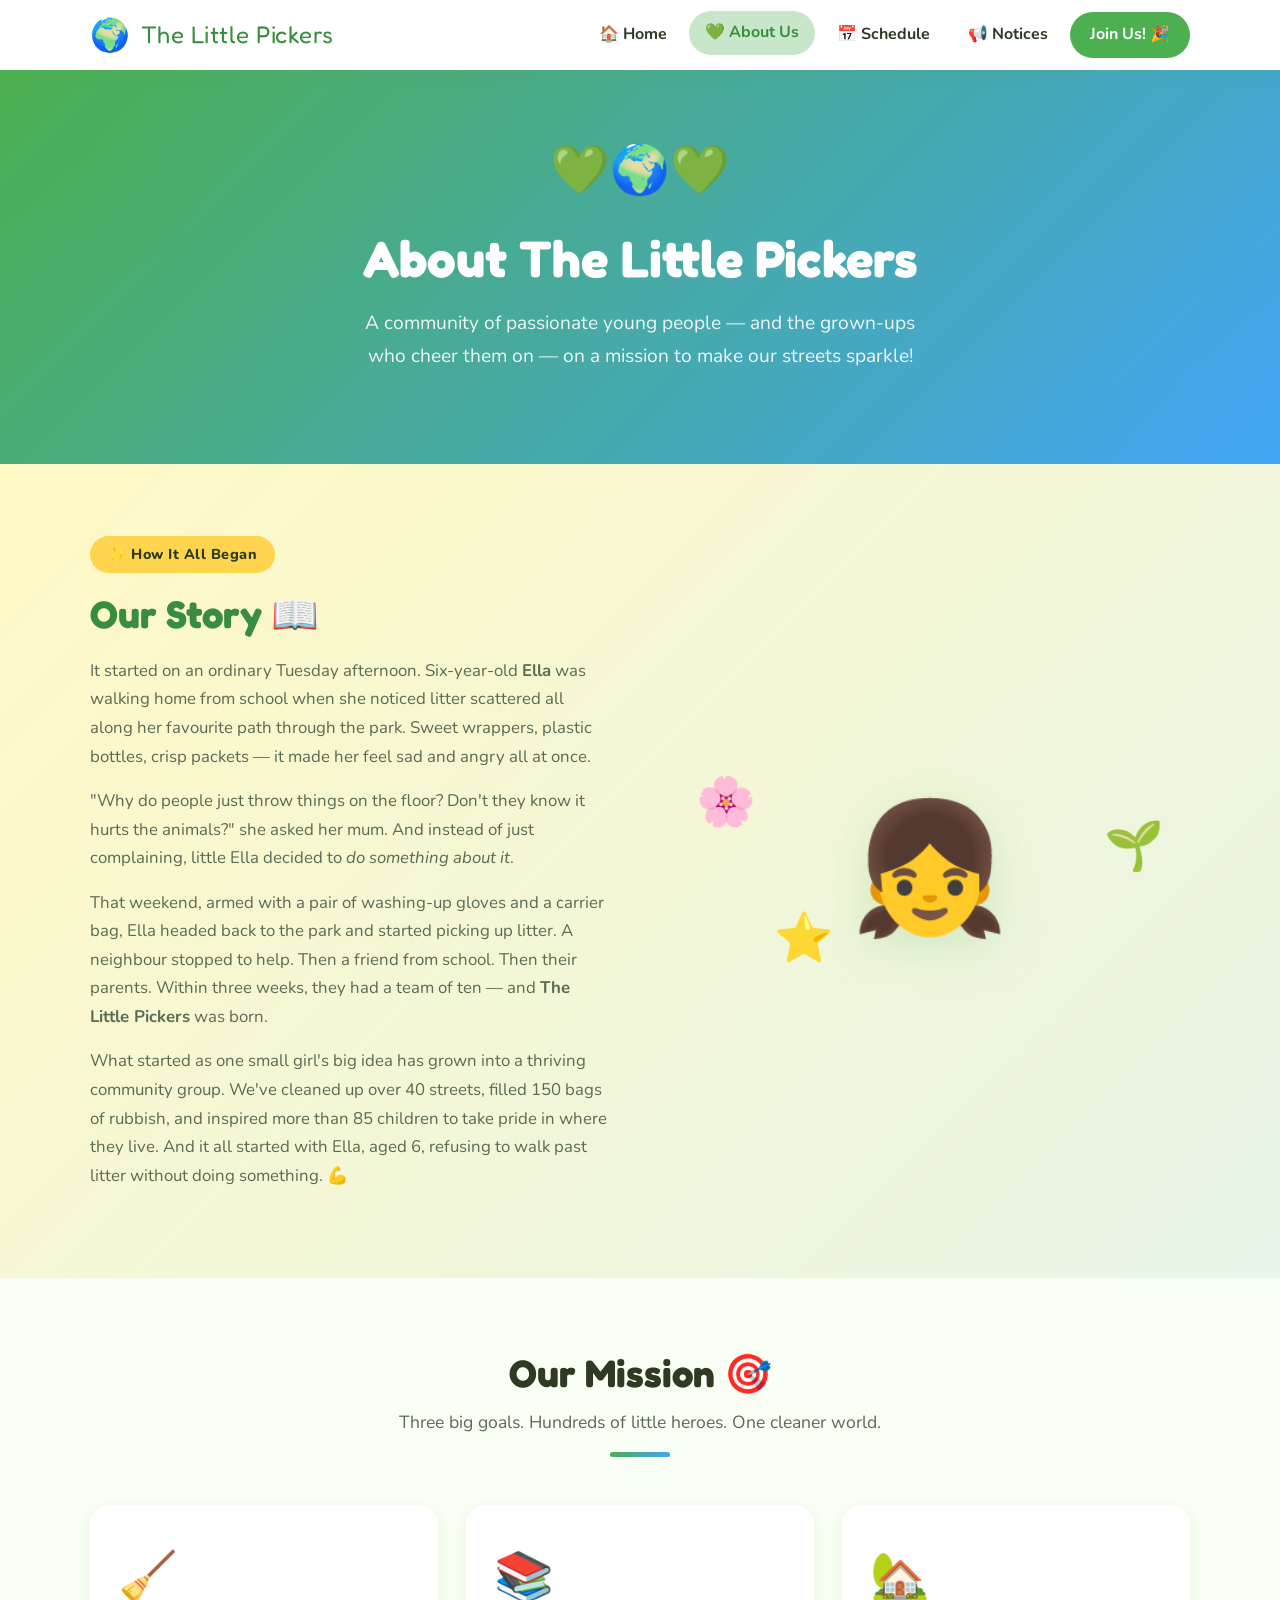
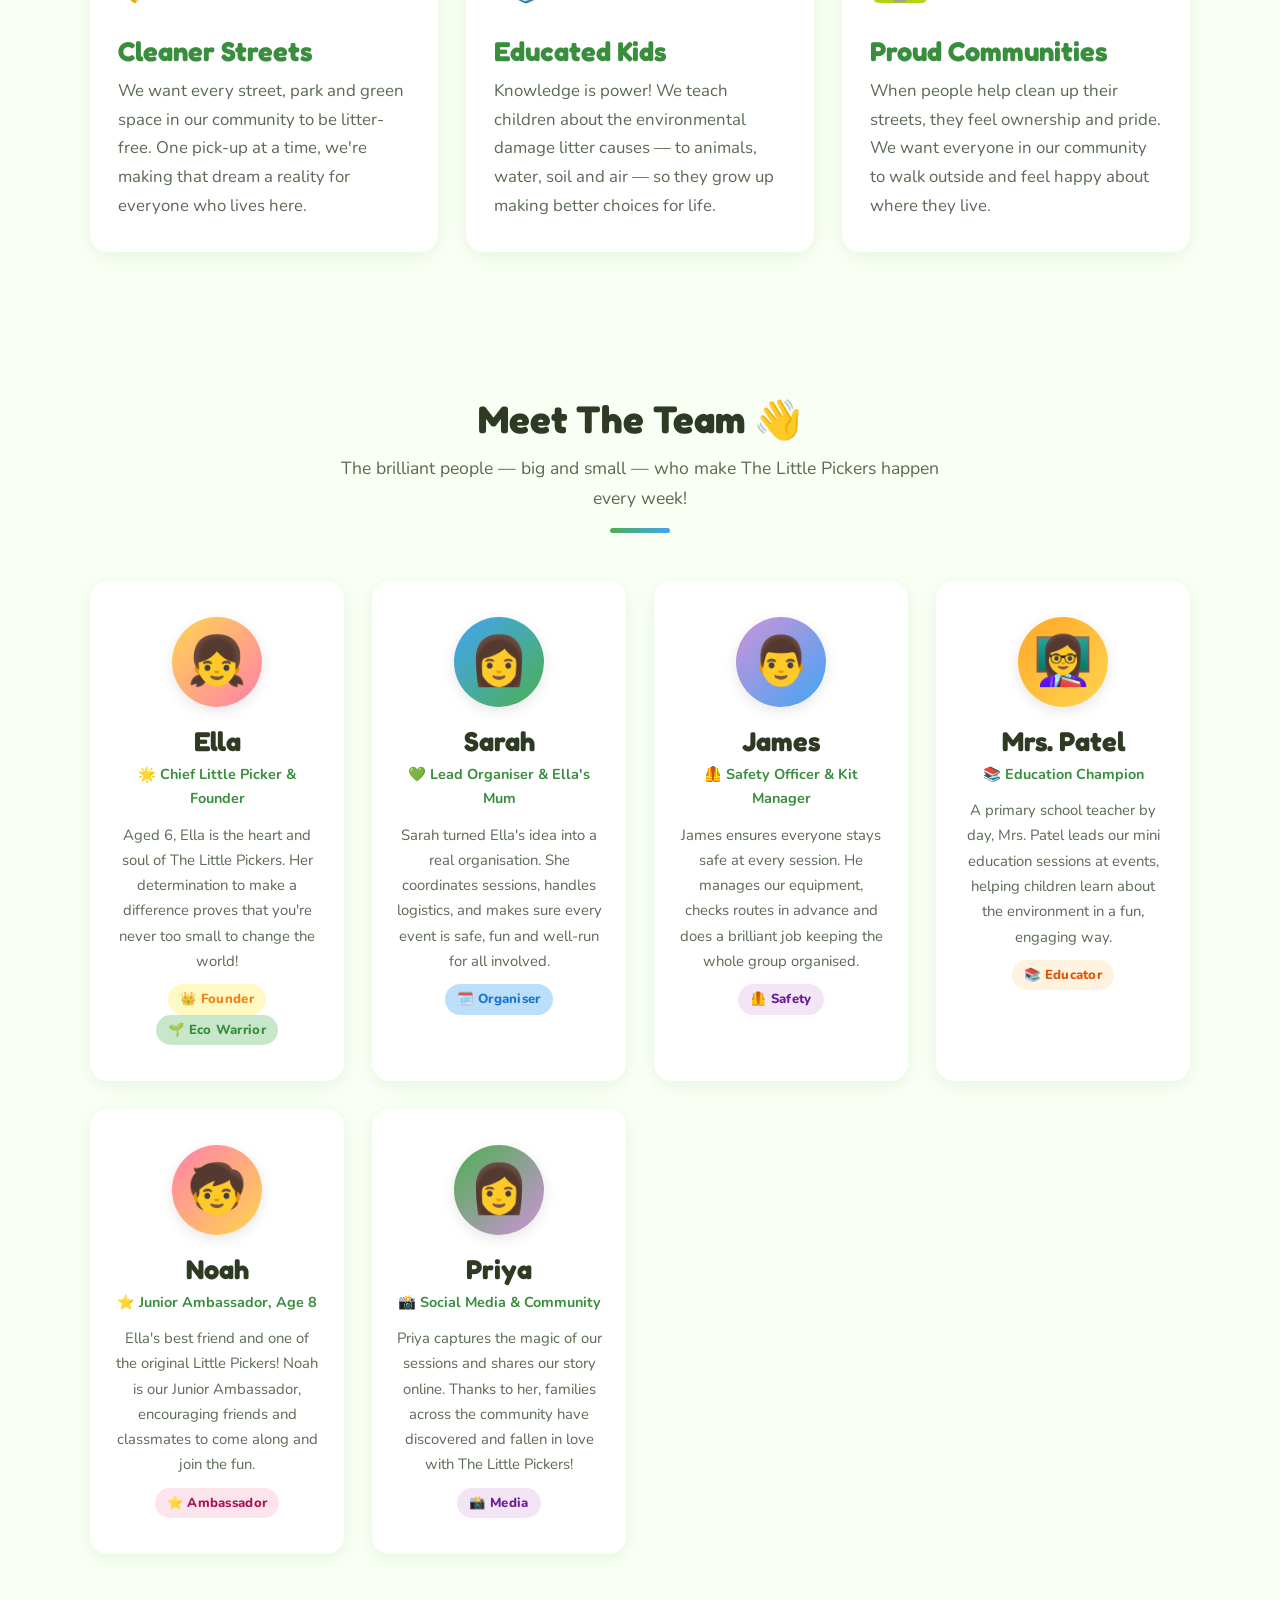
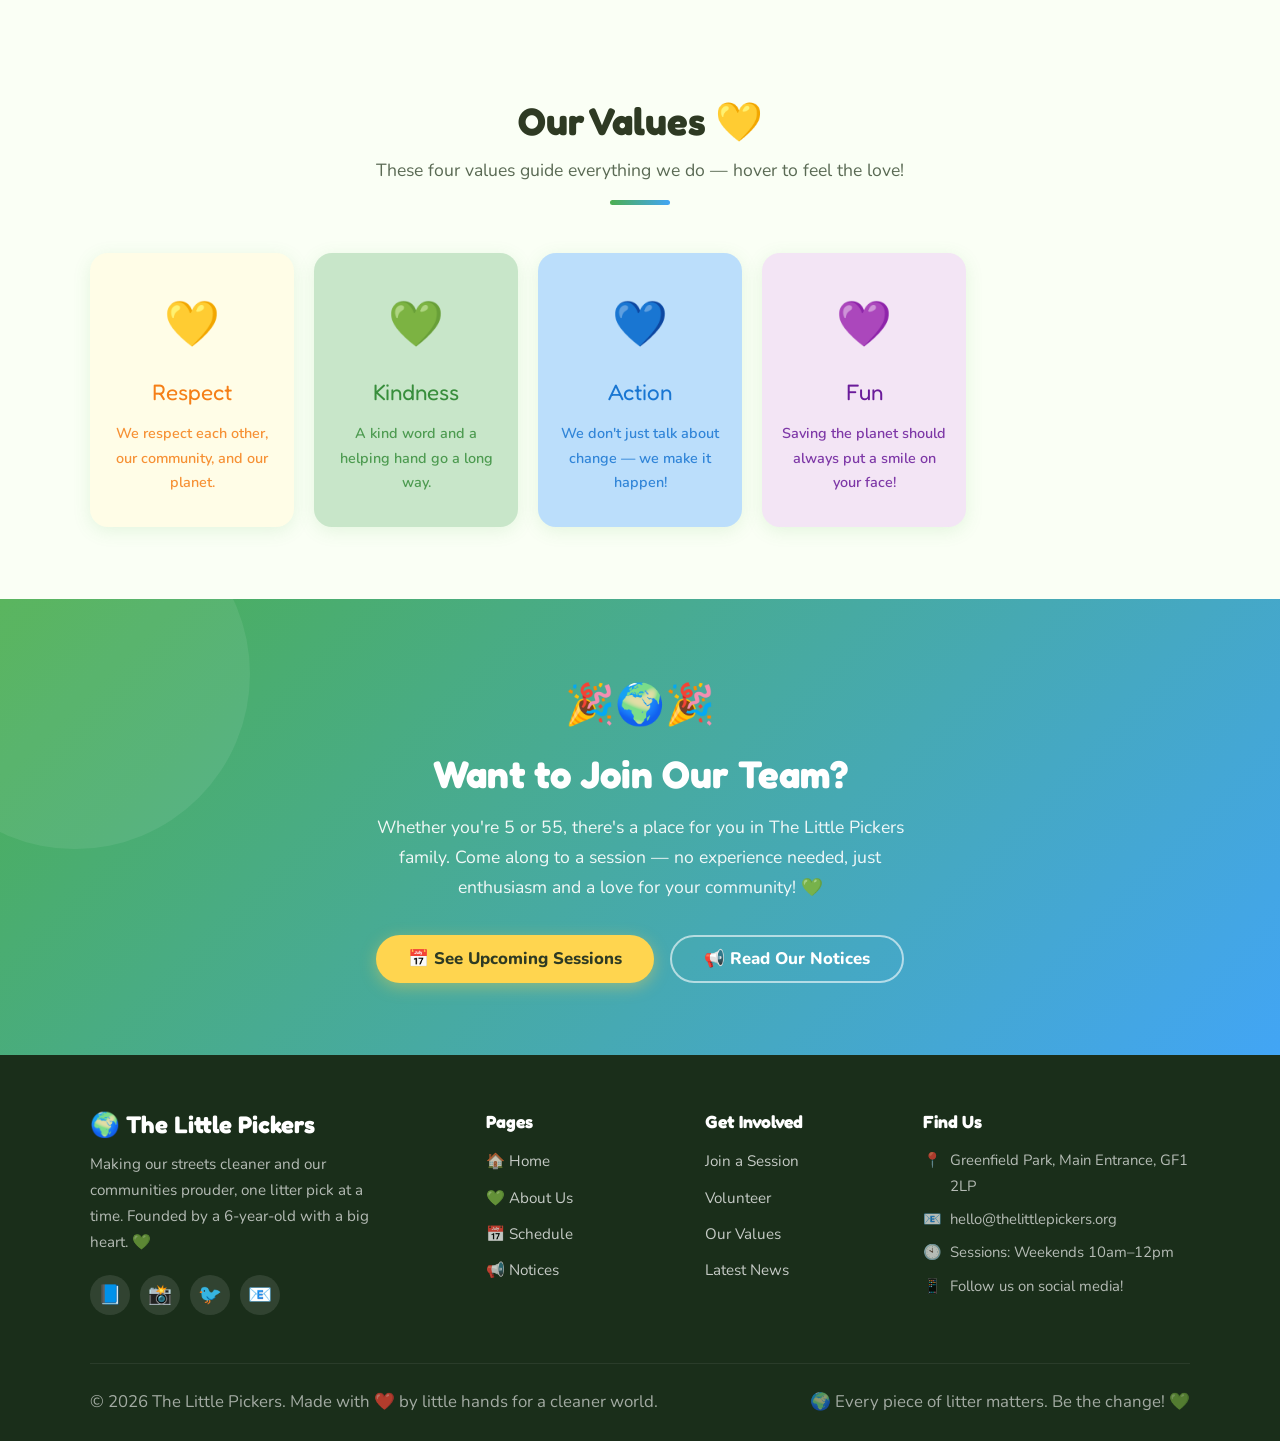
==== about.html @ 487d0db6 "Add complete static website for The Little Pickers Build full 4-page static HTML/CSS/JS website:  - " ====
<!DOCTYPE html>
<html lang="en">
<head>
  <meta charset="UTF-8" />
  <meta name="viewport" content="width=device-width, initial-scale=1.0" />
  <meta name="description" content="Learn about The Little Pickers – founded by 6-year-old Ella to clean up litter and make communities proud. Meet our team and discover our mission." />
  <title>About Us 💚 – The Little Pickers</title>
  <link rel="stylesheet" href="css/styles.css" />
</head>
<body>

  <!-- ===== NAVIGATION ===== -->
  <nav class="navbar" role="navigation" aria-label="Main navigation">
    <div class="container">
      <a href="index.html" class="nav-logo" aria-label="The Little Pickers home">
        <span class="logo-emoji">🌍</span>
        <span>The Little Pickers</span>
      </a>
      <ul class="nav-links" role="list">
        <li><a href="index.html">🏠 Home</a></li>
        <li><a href="about.html" class="active">💚 About Us</a></li>
        <li><a href="schedule.html">📅 Schedule</a></li>
        <li><a href="notifications.html">📢 Notices</a></li>
        <li><a href="schedule.html" class="nav-cta">Join Us! 🎉</a></li>
      </ul>
      <button class="hamburger" aria-label="Open menu" aria-expanded="false" aria-controls="mobile-nav">
        <span></span><span></span><span></span>
      </button>
    </div>
  </nav>

  <nav class="mobile-nav" id="mobile-nav" aria-label="Mobile navigation">
    <a href="index.html">🏠 Home</a>
    <a href="about.html" class="active">💚 About Us</a>
    <a href="schedule.html">📅 Schedule</a>
    <a href="notifications.html">📢 Notices</a>
    <a href="schedule.html" class="nav-cta">Join Us! 🎉</a>
  </nav>

  <!-- ===== HERO ===== -->
  <section class="hero hero-inner-hero" aria-labelledby="about-hero-heading">
    <div class="container">
      <div class="hero-emojis" aria-hidden="true">💚🌍💚</div>
      <h1 id="about-hero-heading">About The Little Pickers</h1>
      <p>A community of passionate young people — and the grown-ups who cheer them on — on a mission to make our streets sparkle!</p>
    </div>
  </section>

  <!-- ===== OUR STORY ===== -->
  <section class="story-section" aria-labelledby="story-heading">
    <div class="container">
      <div class="story-grid">
        <div class="story-text">
          <div class="hero-badge" style="animation:none;margin-bottom:18px;">✨ How It All Began</div>
          <h2 id="story-heading">Our Story 📖</h2>
          <p>It started on an ordinary Tuesday afternoon. Six-year-old <strong>Ella</strong> was walking home from school when she noticed litter scattered all along her favourite path through the park. Sweet wrappers, plastic bottles, crisp packets — it made her feel sad and angry all at once.</p>
          <p>"Why do people just throw things on the floor? Don't they know it hurts the animals?" she asked her mum. And instead of just complaining, little Ella decided to <em>do something about it</em>.</p>
          <p>That weekend, armed with a pair of washing-up gloves and a carrier bag, Ella headed back to the park and started picking up litter. A neighbour stopped to help. Then a friend from school. Then their parents. Within three weeks, they had a team of ten — and <strong>The Little Pickers</strong> was born.</p>
          <p>What started as one small girl's big idea has grown into a thriving community group. We've cleaned up over 40 streets, filled 150 bags of rubbish, and inspired more than 85 children to take pride in where they live. And it all started with Ella, aged 6, refusing to walk past litter without doing something. 💪</p>
        </div>
        <div class="story-visual" aria-hidden="true">
          <span class="story-emoji-main">👧</span>
          <span class="story-emoji-float">🌸</span>
          <span class="story-emoji-float">🌱</span>
          <span class="story-emoji-float">⭐</span>
        </div>
      </div>
    </div>
  </section>

  <!-- ===== OUR MISSION ===== -->
  <section class="mission-section section" aria-labelledby="mission-heading">
    <div class="container">
      <div class="section-header">
        <h2 id="mission-heading">Our Mission 🎯</h2>
        <p>Three big goals. Hundreds of little heroes. One cleaner world.</p>
        <div class="section-divider" aria-hidden="true"></div>
      </div>
      <div class="card-grid">
        <div class="card">
          <span class="card-icon" aria-hidden="true">🧹</span>
          <h3>Cleaner Streets</h3>
          <p>We want every street, park and green space in our community to be litter-free. One pick-up at a time, we're making that dream a reality for everyone who lives here.</p>
        </div>
        <div class="card">
          <span class="card-icon" aria-hidden="true">📚</span>
          <h3>Educated Kids</h3>
          <p>Knowledge is power! We teach children about the environmental damage litter causes — to animals, water, soil and air — so they grow up making better choices for life.</p>
        </div>
        <div class="card">
          <span class="card-icon" aria-hidden="true">🏡</span>
          <h3>Proud Communities</h3>
          <p>When people help clean up their streets, they feel ownership and pride. We want everyone in our community to walk outside and feel happy about where they live.</p>
        </div>
      </div>
    </div>
  </section>

  <!-- ===== MEET THE TEAM ===== -->
  <section class="team-section" id="team" aria-labelledby="team-heading">
    <div class="container">
      <div class="section-header">
        <h2 id="team-heading">Meet The Team 👋</h2>
        <p>The brilliant people — big and small — who make The Little Pickers happen every week!</p>
        <div class="section-divider" aria-hidden="true"></div>
      </div>
      <div class="team-grid">

        <div class="team-card">
          <div class="team-avatar" style="background:linear-gradient(135deg,#FFD54F,#FF80AB);" aria-hidden="true">👧</div>
          <h3>Ella</h3>
          <div class="team-role">🌟 Chief Little Picker &amp; Founder</div>
          <p>Aged 6, Ella is the heart and soul of The Little Pickers. Her determination to make a difference proves that you're never too small to change the world!</p>
          <div style="margin-top:10px;"><span class="badge badge-yellow">👑 Founder</span> <span class="badge badge-green">🌱 Eco Warrior</span></div>
        </div>

        <div class="team-card">
          <div class="team-avatar" style="background:linear-gradient(135deg,#42A5F5,#4CAF50);" aria-hidden="true">👩</div>
          <h3>Sarah</h3>
          <div class="team-role">💚 Lead Organiser &amp; Ella's Mum</div>
          <p>Sarah turned Ella's idea into a real organisation. She coordinates sessions, handles logistics, and makes sure every event is safe, fun and well-run for all involved.</p>
          <div style="margin-top:10px;"><span class="badge badge-blue">🗓️ Organiser</span></div>
        </div>

        <div class="team-card">
          <div class="team-avatar" style="background:linear-gradient(135deg,#CE93D8,#42A5F5);" aria-hidden="true">👨</div>
          <h3>James</h3>
          <div class="team-role">🦺 Safety Officer &amp; Kit Manager</div>
          <p>James ensures everyone stays safe at every session. He manages our equipment, checks routes in advance and does a brilliant job keeping the whole group organised.</p>
          <div style="margin-top:10px;"><span class="badge badge-purple">🦺 Safety</span></div>
        </div>

        <div class="team-card">
          <div class="team-avatar" style="background:linear-gradient(135deg,#FFA726,#FFD54F);" aria-hidden="true">👩‍🏫</div>
          <h3>Mrs. Patel</h3>
          <div class="team-role">📚 Education Champion</div>
          <p>A primary school teacher by day, Mrs. Patel leads our mini education sessions at events, helping children learn about the environment in a fun, engaging way.</p>
          <div style="margin-top:10px;"><span class="badge badge-orange">📚 Educator</span></div>
        </div>

        <div class="team-card">
          <div class="team-avatar" style="background:linear-gradient(135deg,#FF80AB,#FFD54F);" aria-hidden="true">🧒</div>
          <h3>Noah</h3>
          <div class="team-role">⭐ Junior Ambassador, Age 8</div>
          <p>Ella's best friend and one of the original Little Pickers! Noah is our Junior Ambassador, encouraging friends and classmates to come along and join the fun.</p>
          <div style="margin-top:10px;"><span class="badge badge-pink">⭐ Ambassador</span></div>
        </div>

        <div class="team-card">
          <div class="team-avatar" style="background:linear-gradient(135deg,#4CAF50,#CE93D8);" aria-hidden="true">👩</div>
          <h3>Priya</h3>
          <div class="team-role">📸 Social Media &amp; Community</div>
          <p>Priya captures the magic of our sessions and shares our story online. Thanks to her, families across the community have discovered and fallen in love with The Little Pickers!</p>
          <div style="margin-top:10px;"><span class="badge badge-purple">📸 Media</span></div>
        </div>

      </div>
    </div>
  </section>

  <!-- ===== OUR VALUES ===== -->
  <section class="values-section" id="values" aria-labelledby="values-heading">
    <div class="container">
      <div class="section-header">
        <h2 id="values-heading">Our Values 💛</h2>
        <p>These four values guide everything we do — hover to feel the love!</p>
        <div class="section-divider" aria-hidden="true"></div>
      </div>
      <div class="values-grid">
        <div class="value-block value-yellow">
          <span class="value-emoji" aria-hidden="true">💛</span>
          Respect
          <p style="font-family:var(--font-body);font-size:0.9rem;font-weight:600;margin-top:10px;opacity:0.85;">We respect each other, our community, and our planet.</p>
        </div>
        <div class="value-block value-green">
          <span class="value-emoji" aria-hidden="true">💚</span>
          Kindness
          <p style="font-family:var(--font-body);font-size:0.9rem;font-weight:600;margin-top:10px;opacity:0.85;">A kind word and a helping hand go a long way.</p>
        </div>
        <div class="value-block value-blue">
          <span class="value-emoji" aria-hidden="true">💙</span>
          Action
          <p style="font-family:var(--font-body);font-size:0.9rem;font-weight:600;margin-top:10px;opacity:0.85;">We don't just talk about change — we make it happen!</p>
        </div>
        <div class="value-block value-purple">
          <span class="value-emoji" aria-hidden="true">💜</span>
          Fun
          <p style="font-family:var(--font-body);font-size:0.9rem;font-weight:600;margin-top:10px;opacity:0.85;">Saving the planet should always put a smile on your face!</p>
        </div>
      </div>
    </div>
  </section>

  <!-- ===== WANT TO JOIN? ===== -->
  <section class="cta-section" aria-labelledby="join-cta-heading">
    <div class="container">
      <span class="cta-emojis" aria-hidden="true">🎉🌍🎉</span>
      <h2 id="join-cta-heading">Want to Join Our Team?</h2>
      <p>Whether you're 5 or 55, there's a place for you in The Little Pickers family. Come along to a session — no experience needed, just enthusiasm and a love for your community! 💚</p>
      <div style="display:flex;gap:16px;justify-content:center;flex-wrap:wrap;">
        <a href="schedule.html" class="btn btn-yellow">📅 See Upcoming Sessions</a>
        <a href="notifications.html" class="btn btn-outline" style="color:#fff;border-color:rgba(255,255,255,0.6);">📢 Read Our Notices</a>
      </div>
    </div>
  </section>

  <!-- ===== FOOTER ===== -->
  <footer class="footer" role="contentinfo">
    <div class="container">
      <div class="footer-grid">
        <div class="footer-brand">
          <h3>🌍 The Little Pickers</h3>
          <p>Making our streets cleaner and our communities prouder, one litter pick at a time. Founded by a 6-year-old with a big heart. 💚</p>
          <div class="footer-social">
            <a href="#" class="social-btn" aria-label="Facebook">📘</a>
            <a href="#" class="social-btn" aria-label="Instagram">📸</a>
            <a href="#" class="social-btn" aria-label="Twitter">🐦</a>
            <a href="#" class="social-btn" aria-label="Email">📧</a>
          </div>
        </div>
        <div class="footer-col">
          <h4>Pages</h4>
          <ul>
            <li><a href="index.html">🏠 Home</a></li>
            <li><a href="about.html">💚 About Us</a></li>
            <li><a href="schedule.html">📅 Schedule</a></li>
            <li><a href="notifications.html">📢 Notices</a></li>
          </ul>
        </div>
        <div class="footer-col">
          <h4>Get Involved</h4>
          <ul>
            <li><a href="schedule.html">Join a Session</a></li>
            <li><a href="about.html#team">Volunteer</a></li>
            <li><a href="about.html#values">Our Values</a></li>
            <li><a href="notifications.html">Latest News</a></li>
          </ul>
        </div>
        <div class="footer-col footer-contact">
          <h4>Find Us</h4>
          <p><span class="contact-emoji" aria-hidden="true">📍</span> Greenfield Park, Main Entrance, GF1 2LP</p>
          <p><span class="contact-emoji" aria-hidden="true">📧</span> hello@thelittlepickers.org</p>
          <p><span class="contact-emoji" aria-hidden="true">🕙</span> Sessions: Weekends 10am–12pm</p>
          <p><span class="contact-emoji" aria-hidden="true">📱</span> Follow us on social media!</p>
        </div>
      </div>
      <div class="footer-bottom">
        <p>© 2026 The Little Pickers. Made with <span class="footer-heart" aria-label="love">❤️</span> by little hands for a cleaner world.</p>
        <p>🌍 Every piece of litter matters. Be the change! 💚</p>
      </div>
    </div>
  </footer>

  <button class="back-to-top" aria-label="Back to top">⬆️</button>
  <script src="js/main.js"></script>
</body>
</html>
---- css/styles.css ----
/* =====================================================
   THE LITTLE PICKERS - Main Stylesheet
   Child-friendly, bright, fun design
   ===================================================== */

/* --- Google Fonts --- */
@import url('https://fonts.googleapis.com/css2?family=Fredoka+One&family=Nunito:wght@400;600;700;800&display=swap');

/* --- CSS Custom Properties --- */
:root {
  --green:      #4CAF50;
  --green-dark: #388E3C;
  --green-light:#C8E6C9;
  --blue:       #42A5F5;
  --blue-dark:  #1976D2;
  --blue-light: #BBDEFB;
  --yellow:     #FFD54F;
  --yellow-dark:#F9A825;
  --pink:       #FF80AB;
  --pink-dark:  #F50057;
  --pink-light: #FCE4EC;
  --orange:     #FFA726;
  --purple:     #CE93D8;
  --bg:         #FAFFF5;
  --bg-card:    #FFFFFF;
  --text:       #2E3A23;
  --text-light: #5a6a54;
  --shadow:     0 4px 18px rgba(76,175,80,0.13);
  --shadow-hover: 0 8px 32px rgba(76,175,80,0.22);
  --radius:     18px;
  --radius-sm:  10px;
  --radius-lg:  28px;
  --font-head:  'Fredoka One', cursive;
  --font-body:  'Nunito', sans-serif;
  --transition: 0.25s cubic-bezier(.4,0,.2,1);
  --nav-height: 70px;
}

/* --- Reset & Base --- */
*, *::before, *::after { box-sizing: border-box; margin: 0; padding: 0; }

html { scroll-behavior: smooth; font-size: 16px; }

body {
  font-family: var(--font-body);
  background: var(--bg);
  color: var(--text);
  line-height: 1.7;
  min-height: 100vh;
  overflow-x: hidden;
}

img { max-width: 100%; display: block; }
a { color: var(--green-dark); text-decoration: none; transition: color var(--transition); }
a:hover { color: var(--blue-dark); }
ul { list-style: none; }

/* --- Typography --- */
h1, h2, h3, h4 { font-family: var(--font-head); line-height: 1.2; }
h1 { font-size: clamp(2rem, 5vw, 3.2rem); }
h2 { font-size: clamp(1.6rem, 4vw, 2.4rem); }
h3 { font-size: clamp(1.2rem, 3vw, 1.7rem); }
h4 { font-size: 1.1rem; }
p  { font-size: 1.05rem; }

/* =====================================================
   NAVIGATION
   ===================================================== */
.navbar {
  position: sticky;
  top: 0;
  z-index: 1000;
  background: #fff;
  box-shadow: 0 2px 16px rgba(76,175,80,0.12);
  height: var(--nav-height);
  display: flex;
  align-items: center;
}

.navbar .container {
  display: flex;
  align-items: center;
  justify-content: space-between;
  width: 100%;
}

.nav-logo {
  display: flex;
  align-items: center;
  gap: 10px;
  font-family: var(--font-head);
  font-size: 1.5rem;
  color: var(--green-dark);
  text-decoration: none;
  letter-spacing: 0.5px;
}

.nav-logo .logo-emoji {
  font-size: 2rem;
  animation: float 3s ease-in-out infinite;
}

.nav-links {
  display: flex;
  align-items: center;
  gap: 6px;
}

.nav-links a {
  font-family: var(--font-body);
  font-weight: 700;
  font-size: 1rem;
  color: var(--text);
  padding: 8px 16px;
  border-radius: 50px;
  transition: background var(--transition), color var(--transition), transform var(--transition);
  display: flex;
  align-items: center;
  gap: 5px;
}

.nav-links a:hover,
.nav-links a.active {
  background: var(--green-light);
  color: var(--green-dark);
  transform: translateY(-2px);
}

.nav-links a.nav-cta {
  background: var(--green);
  color: #fff;
  padding: 9px 20px;
}
.nav-links a.nav-cta:hover {
  background: var(--green-dark);
  color: #fff;
  transform: translateY(-2px) scale(1.04);
}

/* Hamburger */
.hamburger {
  display: none;
  flex-direction: column;
  gap: 5px;
  cursor: pointer;
  padding: 6px;
  border-radius: var(--radius-sm);
  background: none;
  border: none;
  transition: background var(--transition);
}
.hamburger:hover { background: var(--green-light); }
.hamburger span {
  width: 26px; height: 3px;
  background: var(--green-dark);
  border-radius: 3px;
  transition: transform var(--transition), opacity var(--transition);
  display: block;
}
.hamburger.open span:nth-child(1) { transform: translateY(8px) rotate(45deg); }
.hamburger.open span:nth-child(2) { opacity: 0; }
.hamburger.open span:nth-child(3) { transform: translateY(-8px) rotate(-45deg); }

/* Mobile nav overlay */
.mobile-nav {
  display: none;
  position: fixed;
  top: var(--nav-height);
  left: 0; right: 0;
  background: #fff;
  padding: 24px 20px 32px;
  box-shadow: 0 8px 32px rgba(0,0,0,0.1);
  z-index: 999;
  flex-direction: column;
  gap: 8px;
  border-radius: 0 0 var(--radius-lg) var(--radius-lg);
  animation: slideDown 0.25s ease;
}
.mobile-nav.open { display: flex; }
.mobile-nav a {
  font-family: var(--font-body);
  font-weight: 700;
  font-size: 1.15rem;
  color: var(--text);
  padding: 12px 20px;
  border-radius: var(--radius);
  transition: background var(--transition), color var(--transition);
}
.mobile-nav a:hover, .mobile-nav a.active {
  background: var(--green-light);
  color: var(--green-dark);
}
.mobile-nav a.nav-cta {
  background: var(--green);
  color: #fff;
  text-align: center;
  margin-top: 8px;
}
.mobile-nav a.nav-cta:hover { background: var(--green-dark); }

/* =====================================================
   LAYOUT HELPERS
   ===================================================== */
.container {
  max-width: 1140px;
  margin: 0 auto;
  padding: 0 20px;
}

.section { padding: 72px 0; }
.section-sm { padding: 48px 0; }

.section-header { text-align: center; margin-bottom: 48px; }
.section-header h2 { margin-bottom: 12px; }
.section-header p { color: var(--text-light); font-size: 1.1rem; max-width: 600px; margin: 0 auto; }

.section-divider {
  width: 60px; height: 5px;
  background: linear-gradient(90deg, var(--green), var(--blue));
  border-radius: 3px;
  margin: 14px auto 0;
}

/* =====================================================
   HERO SECTIONS
   ===================================================== */
.hero {
  background: linear-gradient(135deg, #e8f5e9 0%, #e3f2fd 50%, #fce4ec 100%);
  padding: 90px 0 80px;
  text-align: center;
  position: relative;
  overflow: hidden;
}

.hero::before {
  content: '';
  position: absolute;
  top: -80px; left: -80px;
  width: 300px; height: 300px;
  background: radial-gradient(circle, rgba(76,175,80,0.12) 0%, transparent 70%);
  border-radius: 50%;
  pointer-events: none;
}
.hero::after {
  content: '';
  position: absolute;
  bottom: -60px; right: -60px;
  width: 250px; height: 250px;
  background: radial-gradient(circle, rgba(66,165,245,0.12) 0%, transparent 70%);
  border-radius: 50%;
  pointer-events: none;
}

.hero-badge {
  display: inline-block;
  background: var(--yellow);
  color: var(--text);
  font-weight: 800;
  font-size: 0.9rem;
  padding: 6px 18px;
  border-radius: 50px;
  margin-bottom: 20px;
  letter-spacing: 0.5px;
  animation: bounce 2s infinite;
}

.hero h1 { margin-bottom: 18px; color: var(--green-dark); }

.hero p {
  font-size: 1.2rem;
  color: var(--text-light);
  max-width: 580px;
  margin: 0 auto 32px;
}

.hero-emojis {
  font-size: 3rem;
  margin-bottom: 16px;
  animation: wiggle 3s ease-in-out infinite;
  display: inline-block;
}

.hero-inner-hero {
  background: linear-gradient(135deg, #4CAF50 0%, #42A5F5 100%);
  padding: 60px 0;
  text-align: center;
  color: #fff;
}
.hero-inner-hero h1 { color: #fff; }
.hero-inner-hero p { color: rgba(255,255,255,0.9); }

/* =====================================================
   BUTTONS
   ===================================================== */
.btn {
  display: inline-flex;
  align-items: center;
  gap: 8px;
  font-family: var(--font-body);
  font-weight: 800;
  font-size: 1.05rem;
  padding: 14px 32px;
  border-radius: 50px;
  border: none;
  cursor: pointer;
  transition: transform var(--transition), box-shadow var(--transition), background var(--transition);
  text-decoration: none;
  line-height: 1;
}
.btn:hover { transform: translateY(-3px) scale(1.04); }

.btn-primary {
  background: var(--green);
  color: #fff;
  box-shadow: 0 4px 16px rgba(76,175,80,0.35);
}
.btn-primary:hover {
  background: var(--green-dark);
  color: #fff;
  box-shadow: 0 8px 28px rgba(76,175,80,0.45);
}

.btn-secondary {
  background: var(--blue);
  color: #fff;
  box-shadow: 0 4px 16px rgba(66,165,245,0.3);
}
.btn-secondary:hover {
  background: var(--blue-dark);
  color: #fff;
  box-shadow: 0 8px 28px rgba(66,165,245,0.4);
}

.btn-outline {
  background: transparent;
  color: var(--green-dark);
  border: 2px solid var(--green);
  box-shadow: none;
}
.btn-outline:hover {
  background: var(--green);
  color: #fff;
  box-shadow: 0 4px 16px rgba(76,175,80,0.3);
}

.btn-yellow {
  background: var(--yellow);
  color: var(--text);
  box-shadow: 0 4px 16px rgba(255,213,79,0.4);
}
.btn-yellow:hover {
  background: var(--yellow-dark);
  color: #fff;
  box-shadow: 0 8px 28px rgba(255,213,79,0.5);
}

.btn-pink {
  background: var(--pink);
  color: #fff;
  box-shadow: 0 4px 16px rgba(255,128,171,0.35);
}
.btn-pink:hover {
  background: var(--pink-dark);
  box-shadow: 0 8px 28px rgba(255,128,171,0.45);
  color: #fff;
}

.btn-sm {
  padding: 9px 20px;
  font-size: 0.92rem;
}

/* =====================================================
   CARDS
   ===================================================== */
.card {
  background: var(--bg-card);
  border-radius: var(--radius);
  box-shadow: var(--shadow);
  padding: 32px 28px;
  transition: transform var(--transition), box-shadow var(--transition);
}
.card:hover {
  transform: translateY(-6px) scale(1.02);
  box-shadow: var(--shadow-hover);
}

.card-grid {
  display: grid;
  grid-template-columns: repeat(auto-fit, minmax(260px, 1fr));
  gap: 28px;
}

.card-icon {
  font-size: 3rem;
  margin-bottom: 16px;
  display: block;
  animation: float 4s ease-in-out infinite;
}

.card h3 { margin-bottom: 10px; color: var(--green-dark); }
.card p  { color: var(--text-light); }

/* =====================================================
   STATS BAR
   ===================================================== */
.stats-bar {
  background: linear-gradient(135deg, var(--green-dark) 0%, var(--blue-dark) 100%);
  padding: 48px 0;
  color: #fff;
}
.stats-grid {
  display: grid;
  grid-template-columns: repeat(auto-fit, minmax(180px, 1fr));
  gap: 24px;
  text-align: center;
}
.stat-item { padding: 16px; }
.stat-emoji { font-size: 2.8rem; display: block; margin-bottom: 8px; animation: bounce 2.5s infinite; }
.stat-number {
  font-family: var(--font-head);
  font-size: 2.8rem;
  color: var(--yellow);
  line-height: 1;
  margin-bottom: 4px;
  display: block;
}
.stat-label { font-size: 1rem; opacity: 0.9; font-weight: 600; }
.stat-item:nth-child(2) .stat-emoji { animation-delay: 0.3s; }
.stat-item:nth-child(3) .stat-emoji { animation-delay: 0.6s; }

/* =====================================================
   BADGES & TAGS
   ===================================================== */
.badge {
  display: inline-flex;
  align-items: center;
  gap: 4px;
  padding: 4px 12px;
  border-radius: 50px;
  font-size: 0.82rem;
  font-weight: 800;
  letter-spacing: 0.3px;
}
.badge-green  { background: var(--green-light);  color: var(--green-dark); }
.badge-blue   { background: var(--blue-light);   color: var(--blue-dark); }
.badge-yellow { background: #fff9c4;             color: #f57f17; }
.badge-pink   { background: var(--pink-light);   color: #ad1457; }
.badge-orange { background: #fff3e0;             color: #e65100; }
.badge-purple { background: #f3e5f5;             color: #6a1b9a; }

.tag {
  display: inline-block;
  padding: 3px 10px;
  border-radius: 50px;
  font-size: 0.78rem;
  font-weight: 700;
  background: var(--green-light);
  color: var(--green-dark);
  margin: 2px;
}

/* =====================================================
   NOTIFICATION BOARD
   ===================================================== */
.notice-board {
  background: var(--bg);
}

.pin-section { margin-bottom: 48px; }
.pin-label {
  display: inline-flex;
  align-items: center;
  gap: 8px;
  font-family: var(--font-head);
  font-size: 1.3rem;
  color: var(--pink-dark);
  margin-bottom: 20px;
}

.notice-card {
  background: #fff;
  border-radius: var(--radius);
  box-shadow: var(--shadow);
  padding: 28px;
  position: relative;
  transition: transform var(--transition), box-shadow var(--transition);
  border-left: 5px solid var(--green);
  overflow: hidden;
}
.notice-card:hover {
  transform: translateY(-4px);
  box-shadow: var(--shadow-hover);
}
.notice-card.pinned {
  border-left-color: var(--pink);
  background: linear-gradient(135deg, #fff9fc 0%, #fff 100%);
}
.notice-card.pinned::before {
  content: '📌';
  position: absolute;
  top: 16px; right: 16px;
  font-size: 1.4rem;
  animation: wiggle 3s ease-in-out infinite;
}
.notice-card.important { border-left-color: var(--yellow-dark); }
.notice-card.achievement { border-left-color: var(--green); }
.notice-card.event { border-left-color: var(--blue); }
.notice-card.update { border-left-color: var(--purple); }

.notice-meta {
  display: flex;
  align-items: center;
  gap: 10px;
  margin-bottom: 12px;
  flex-wrap: wrap;
}
.notice-date { font-size: 0.85rem; color: var(--text-light); font-weight: 600; }
.notice-card h3 { margin-bottom: 10px; color: var(--text); font-size: 1.2rem; }
.notice-card p  { color: var(--text-light); font-size: 0.98rem; }

.notice-grid {
  display: grid;
  grid-template-columns: repeat(auto-fill, minmax(300px, 1fr));
  gap: 24px;
}

/* Filter Buttons */
.filter-bar {
  display: flex;
  flex-wrap: wrap;
  gap: 10px;
  margin-bottom: 36px;
  justify-content: center;
}
.filter-btn {
  font-family: var(--font-body);
  font-weight: 700;
  font-size: 0.95rem;
  padding: 9px 20px;
  border-radius: 50px;
  border: 2px solid var(--green-light);
  background: #fff;
  color: var(--text-light);
  cursor: pointer;
  transition: all var(--transition);
}
.filter-btn:hover, .filter-btn.active {
  background: var(--green);
  color: #fff;
  border-color: var(--green);
  transform: translateY(-2px);
}
.filter-btn[data-filter="event"].active   { background: var(--blue);        border-color: var(--blue); }
.filter-btn[data-filter="achievement"].active { background: var(--green-dark);  border-color: var(--green-dark); }
.filter-btn[data-filter="important"].active   { background: var(--yellow-dark); border-color: var(--yellow-dark); }
.filter-btn[data-filter="update"].active  { background: var(--purple);      border-color: var(--purple); }

/* =====================================================
   SCHEDULE TABLE
   ===================================================== */
.schedule-section { padding: 72px 0; }

.schedule-grid {
  display: grid;
  grid-template-columns: repeat(auto-fill, minmax(320px, 1fr));
  gap: 24px;
}

.session-card {
  background: #fff;
  border-radius: var(--radius);
  box-shadow: var(--shadow);
  overflow: hidden;
  transition: transform var(--transition), box-shadow var(--transition);
  display: flex;
  flex-direction: column;
}
.session-card:hover {
  transform: translateY(-6px);
  box-shadow: var(--shadow-hover);
}

.session-date-strip {
  background: linear-gradient(135deg, var(--green) 0%, var(--blue) 100%);
  color: #fff;
  padding: 18px 24px;
  display: flex;
  align-items: center;
  justify-content: space-between;
}
.session-date-strip .date-big {
  font-family: var(--font-head);
  font-size: 2.2rem;
  line-height: 1;
}
.session-date-strip .date-month {
  font-size: 0.95rem;
  opacity: 0.85;
  font-weight: 700;
}
.session-date-strip .date-day {
  font-size: 0.85rem;
  opacity: 0.8;
}
.session-date-info { text-align: right; }

.session-body { padding: 22px 24px; flex: 1; }
.session-body h3 { color: var(--green-dark); margin-bottom: 10px; font-size: 1.15rem; }

.session-detail {
  display: flex;
  align-items: flex-start;
  gap: 8px;
  margin-bottom: 8px;
  font-size: 0.95rem;
  color: var(--text-light);
}
.session-detail-icon { font-size: 1.1rem; flex-shrink: 0; margin-top: 1px; }

.session-footer {
  padding: 14px 24px;
  background: var(--bg);
  border-top: 1px solid #f0f0f0;
  display: flex;
  align-items: center;
  justify-content: space-between;
  gap: 10px;
  flex-wrap: wrap;
}

.status-badge {
  display: inline-flex;
  align-items: center;
  gap: 5px;
  padding: 5px 14px;
  border-radius: 50px;
  font-size: 0.85rem;
  font-weight: 700;
}
.status-available { background: var(--green-light); color: var(--green-dark); }
.status-filling   { background: #fff3e0; color: #e65100; }
.status-full      { background: #fce4ec; color: #ad1457; }

.difficulty-badge {
  font-size: 0.8rem;
  font-weight: 700;
  padding: 4px 10px;
  border-radius: 50px;
}
.difficulty-easy   { background: var(--green-light); color: var(--green-dark); }
.difficulty-medium { background: #fff9c4; color: #f57f17; }

/* Schedule Filter */
.schedule-filters {
  display: flex;
  gap: 10px;
  flex-wrap: wrap;
  margin-bottom: 32px;
  justify-content: center;
}

/* =====================================================
   WHAT TO BRING CHECKLIST
   ===================================================== */
.bring-section { padding: 72px 0; background: linear-gradient(135deg, #e8f5e9 0%, #e3f2fd 100%); }

.bring-grid {
  display: grid;
  grid-template-columns: repeat(auto-fill, minmax(200px, 1fr));
  gap: 20px;
}

.bring-item {
  background: #fff;
  border-radius: var(--radius);
  padding: 24px 20px;
  text-align: center;
  box-shadow: var(--shadow);
  transition: transform var(--transition), box-shadow var(--transition);
}
.bring-item:hover { transform: translateY(-4px) rotate(-1deg); box-shadow: var(--shadow-hover); }
.bring-item .item-emoji { font-size: 2.6rem; margin-bottom: 10px; display: block; }
.bring-item h4 { font-family: var(--font-head); color: var(--green-dark); margin-bottom: 4px; }
.bring-item p  { font-size: 0.88rem; color: var(--text-light); }

/* =====================================================
   STEPS / HOW IT WORKS
   ===================================================== */
.steps-section { padding: 72px 0; }
.steps-grid {
  display: grid;
  grid-template-columns: repeat(auto-fit, minmax(240px, 1fr));
  gap: 32px;
  position: relative;
}
.step-card {
  text-align: center;
  padding: 36px 24px;
  background: #fff;
  border-radius: var(--radius);
  box-shadow: var(--shadow);
  position: relative;
  transition: transform var(--transition);
}
.step-card:hover { transform: translateY(-6px); }
.step-number {
  width: 56px; height: 56px;
  background: linear-gradient(135deg, var(--green), var(--blue));
  color: #fff;
  font-family: var(--font-head);
  font-size: 1.6rem;
  border-radius: 50%;
  display: flex;
  align-items: center;
  justify-content: center;
  margin: 0 auto 18px;
  box-shadow: 0 4px 14px rgba(76,175,80,0.3);
}
.step-emoji { font-size: 2.8rem; margin-bottom: 14px; display: block; }
.step-card h3 { margin-bottom: 8px; color: var(--green-dark); }
.step-card p  { color: var(--text-light); font-size: 0.97rem; }

/* =====================================================
   TEAM SECTION
   ===================================================== */
.team-section { padding: 72px 0; background: var(--bg); }
.team-grid {
  display: grid;
  grid-template-columns: repeat(auto-fill, minmax(220px, 1fr));
  gap: 28px;
}
.team-card {
  background: #fff;
  border-radius: var(--radius);
  box-shadow: var(--shadow);
  padding: 36px 24px;
  text-align: center;
  transition: transform var(--transition), box-shadow var(--transition);
}
.team-card:hover { transform: translateY(-6px) rotate(-1deg); box-shadow: var(--shadow-hover); }
.team-avatar {
  width: 90px; height: 90px;
  border-radius: 50%;
  margin: 0 auto 18px;
  font-size: 3rem;
  display: flex;
  align-items: center;
  justify-content: center;
  box-shadow: 0 4px 14px rgba(0,0,0,0.1);
}
.team-card h3 { margin-bottom: 4px; color: var(--text); }
.team-role {
  font-size: 0.9rem;
  font-weight: 700;
  color: var(--green-dark);
  margin-bottom: 12px;
}
.team-card p { font-size: 0.93rem; color: var(--text-light); }

/* =====================================================
   VALUES SECTION
   ===================================================== */
.values-section { padding: 72px 0; }
.values-grid {
  display: grid;
  grid-template-columns: repeat(auto-fill, minmax(200px, 1fr));
  gap: 20px;
}
.value-block {
  border-radius: var(--radius);
  padding: 32px 20px;
  text-align: center;
  font-family: var(--font-head);
  font-size: 1.4rem;
  box-shadow: var(--shadow);
  transition: transform var(--transition), box-shadow var(--transition);
  cursor: default;
}
.value-block:hover { transform: scale(1.06) rotate(2deg); box-shadow: var(--shadow-hover); }
.value-block .value-emoji { font-size: 2.8rem; display: block; margin-bottom: 12px; }
.value-yellow { background: #fffde7; color: #f57f17; }
.value-green  { background: var(--green-light); color: var(--green-dark); }
.value-blue   { background: var(--blue-light);  color: var(--blue-dark); }
.value-purple { background: #f3e5f5; color: #6a1b9a; }

/* =====================================================
   MAP / FIND US
   ===================================================== */
.map-section { padding: 72px 0; background: var(--bg); }
.map-wrapper {
  border-radius: var(--radius);
  overflow: hidden;
  box-shadow: var(--shadow);
  height: 380px;
  background: var(--green-light);
  display: flex;
  align-items: center;
  justify-content: center;
  font-size: 1.1rem;
  color: var(--green-dark);
  font-weight: 700;
}
.map-wrapper iframe {
  width: 100%;
  height: 100%;
  border: none;
  display: block;
}

.map-details {
  display: grid;
  grid-template-columns: repeat(auto-fit, minmax(220px, 1fr));
  gap: 20px;
  margin-top: 28px;
}
.map-detail-card {
  background: #fff;
  border-radius: var(--radius);
  padding: 22px 24px;
  box-shadow: var(--shadow);
  display: flex;
  align-items: flex-start;
  gap: 14px;
}
.map-detail-card .detail-icon { font-size: 2rem; flex-shrink: 0; }
.map-detail-card h4 { color: var(--green-dark); margin-bottom: 4px; }
.map-detail-card p  { color: var(--text-light); font-size: 0.93rem; }

/* =====================================================
   CTA SECTION
   ===================================================== */
.cta-section {
  background: linear-gradient(135deg, var(--green) 0%, var(--blue) 100%);
  padding: 72px 20px;
  text-align: center;
  color: #fff;
  position: relative;
  overflow: hidden;
}
.cta-section h2 { color: #fff; margin-bottom: 16px; }
.cta-section p  { opacity: 0.92; font-size: 1.1rem; max-width: 540px; margin: 0 auto 32px; }
.cta-emojis { font-size: 2.5rem; margin-bottom: 12px; display: block; animation: bounce 2s infinite; }

.cta-section::before {
  content: '';
  position: absolute;
  top: -100px; left: -100px;
  width: 350px; height: 350px;
  background: rgba(255,255,255,0.08);
  border-radius: 50%;
}

/* =====================================================
   NEXT SESSION CARD
   ===================================================== */
.next-session-section { padding: 72px 0; }
.next-session-card {
  background: linear-gradient(135deg, #e8f5e9 0%, #e3f2fd 100%);
  border-radius: var(--radius-lg);
  padding: 48px;
  display: grid;
  grid-template-columns: 1fr 1fr;
  gap: 40px;
  align-items: center;
  box-shadow: var(--shadow);
}
.next-session-card h2 { color: var(--green-dark); margin-bottom: 16px; }
.next-session-card p  { color: var(--text-light); margin-bottom: 12px; }
.next-session-meta {
  display: flex;
  flex-direction: column;
  gap: 12px;
  margin-bottom: 28px;
}
.next-session-detail {
  display: flex;
  align-items: center;
  gap: 10px;
  font-weight: 600;
  color: var(--text);
}
.next-session-detail .detail-emoji { font-size: 1.4rem; }

.next-session-visual {
  text-align: center;
  font-size: 7rem;
  animation: float 3s ease-in-out infinite;
  filter: drop-shadow(0 8px 20px rgba(76,175,80,0.2));
}

/* =====================================================
   STORY SECTION
   ===================================================== */
.story-section {
  padding: 72px 0;
  background: linear-gradient(135deg, #fff9c4 0%, #e8f5e9 100%);
}
.story-grid {
  display: grid;
  grid-template-columns: 1fr 1fr;
  gap: 60px;
  align-items: center;
}
.story-text h2 { color: var(--green-dark); margin-bottom: 20px; }
.story-text p  { color: var(--text-light); margin-bottom: 16px; font-size: 1.05rem; }
.story-visual {
  text-align: center;
  position: relative;
}
.story-emoji-main {
  font-size: 8rem;
  display: block;
  animation: float 3.5s ease-in-out infinite;
  filter: drop-shadow(0 10px 24px rgba(76,175,80,0.2));
}
.story-emoji-float {
  position: absolute;
  font-size: 3rem;
  animation: float 4s ease-in-out infinite;
}
.story-emoji-float:nth-child(2) { top: 0; left: 5%; animation-delay: 0.5s; }
.story-emoji-float:nth-child(3) { top: 20%; right: 5%; animation-delay: 1s; }
.story-emoji-float:nth-child(4) { bottom: 0; left: 20%; animation-delay: 1.5s; }

/* =====================================================
   RECENT NOTIFICATIONS (HOME)
   ===================================================== */
.recent-notices-section { padding: 72px 0; }

/* =====================================================
   FAQ / ACCORDION
   ===================================================== */
.accordion-item {
  background: #fff;
  border-radius: var(--radius);
  box-shadow: var(--shadow);
  margin-bottom: 14px;
  overflow: hidden;
}
.accordion-header {
  width: 100%;
  background: none;
  border: none;
  padding: 20px 28px;
  display: flex;
  align-items: center;
  justify-content: space-between;
  cursor: pointer;
  font-family: var(--font-body);
  font-weight: 700;
  font-size: 1.05rem;
  color: var(--text);
  text-align: left;
  transition: background var(--transition);
}
.accordion-header:hover { background: var(--green-light); }
.accordion-arrow {
  font-size: 1.2rem;
  transition: transform var(--transition);
  flex-shrink: 0;
}
.accordion-item.open .accordion-arrow { transform: rotate(180deg); }
.accordion-body {
  max-height: 0;
  overflow: hidden;
  transition: max-height 0.35s ease, padding 0.35s ease;
  padding: 0 28px;
}
.accordion-item.open .accordion-body {
  max-height: 400px;
  padding: 0 28px 20px;
}
.accordion-body p { color: var(--text-light); }

/* =====================================================
   FOOTER
   ===================================================== */
.footer {
  background: #1a2e1a;
  color: rgba(255,255,255,0.85);
  padding: 56px 0 24px;
}
.footer-grid {
  display: grid;
  grid-template-columns: 2fr 1fr 1fr 1.5fr;
  gap: 40px;
  margin-bottom: 48px;
}
.footer-brand h3 {
  font-family: var(--font-head);
  color: #fff;
  font-size: 1.5rem;
  margin-bottom: 12px;
  display: flex;
  align-items: center;
  gap: 8px;
}
.footer-brand p { font-size: 0.95rem; opacity: 0.8; margin-bottom: 20px; max-width: 280px; }
.footer-social { display: flex; gap: 10px; }
.social-btn {
  width: 40px; height: 40px;
  border-radius: 50%;
  background: rgba(255,255,255,0.1);
  display: flex;
  align-items: center;
  justify-content: center;
  font-size: 1.2rem;
  transition: background var(--transition), transform var(--transition);
  text-decoration: none;
}
.social-btn:hover { background: var(--green); transform: translateY(-3px); }

.footer-col h4 {
  font-family: var(--font-head);
  color: #fff;
  font-size: 1.1rem;
  margin-bottom: 16px;
}
.footer-col ul { display: flex; flex-direction: column; gap: 9px; }
.footer-col a {
  color: rgba(255,255,255,0.75);
  font-size: 0.95rem;
  transition: color var(--transition), padding-left var(--transition);
  display: inline-block;
}
.footer-col a:hover { color: var(--green); padding-left: 4px; }

.footer-contact p {
  display: flex;
  align-items: flex-start;
  gap: 8px;
  font-size: 0.93rem;
  margin-bottom: 8px;
  opacity: 0.8;
}
.footer-contact .contact-emoji { flex-shrink: 0; }

.footer-bottom {
  border-top: 1px solid rgba(255,255,255,0.1);
  padding-top: 24px;
  display: flex;
  align-items: center;
  justify-content: space-between;
  flex-wrap: wrap;
  gap: 10px;
  font-size: 0.88rem;
  opacity: 0.7;
}
.footer-heart { color: var(--pink); animation: heartbeat 1.5s ease-in-out infinite; }

/* =====================================================
   BACK TO TOP BUTTON
   ===================================================== */
.back-to-top {
  position: fixed;
  bottom: 28px; right: 28px;
  width: 52px; height: 52px;
  background: var(--green);
  color: #fff;
  border: none;
  border-radius: 50%;
  font-size: 1.4rem;
  cursor: pointer;
  box-shadow: 0 4px 16px rgba(76,175,80,0.4);
  display: flex;
  align-items: center;
  justify-content: center;
  opacity: 0;
  pointer-events: none;
  transition: opacity var(--transition), transform var(--transition);
  z-index: 900;
}
.back-to-top.visible {
  opacity: 1;
  pointer-events: all;
}
.back-to-top:hover { transform: translateY(-4px) scale(1.1); background: var(--green-dark); }

/* =====================================================
   CONFETTI
   ===================================================== */
.confetti-piece {
  position: fixed;
  width: 10px; height: 10px;
  border-radius: 2px;
  animation: confettiFall linear forwards;
  pointer-events: none;
  z-index: 9999;
}
@keyframes confettiFall {
  0%   { transform: translateY(-20px) rotate(0deg); opacity: 1; }
  100% { transform: translateY(100vh) rotate(720deg); opacity: 0; }
}

/* =====================================================
   ANIMATIONS
   ===================================================== */
@keyframes float {
  0%, 100% { transform: translateY(0); }
  50%       { transform: translateY(-12px); }
}
@keyframes bounce {
  0%, 100% { transform: translateY(0); }
  50%       { transform: translateY(-8px); }
}
@keyframes wiggle {
  0%, 100% { transform: rotate(-5deg); }
  50%       { transform: rotate(5deg); }
}
@keyframes heartbeat {
  0%, 100% { transform: scale(1); }
  50%       { transform: scale(1.25); }
}
@keyframes slideDown {
  from { opacity: 0; transform: translateY(-10px); }
  to   { opacity: 1; transform: translateY(0); }
}
@keyframes fadeInUp {
  from { opacity: 0; transform: translateY(30px); }
  to   { opacity: 1; transform: translateY(0); }
}
@keyframes popIn {
  0%   { transform: scale(0.8); opacity: 0; }
  70%  { transform: scale(1.05); }
  100% { transform: scale(1); opacity: 1; }
}
@keyframes spin {
  from { transform: rotate(0deg); }
  to   { transform: rotate(360deg); }
}

.animate-fadeInUp { animation: fadeInUp 0.6s ease both; }
.animate-popIn    { animation: popIn 0.5s ease both; }

/* =====================================================
   MISSION CARDS
   ===================================================== */
.mission-section { padding: 72px 0; background: var(--bg); }

/* =====================================================
   LOADING / PLACEHOLDER
   ===================================================== */
.hidden { display: none !important; }

/* =====================================================
   RESPONSIVE
   ===================================================== */
@media (max-width: 900px) {
  .story-grid,
  .next-session-card { grid-template-columns: 1fr; }
  .next-session-visual { font-size: 5rem; }
  .story-visual { display: none; }
  .footer-grid { grid-template-columns: 1fr 1fr; }
}

@media (max-width: 700px) {
  .nav-links { display: none; }
  .hamburger { display: flex; }
  .hero { padding: 60px 0 50px; }
  .section { padding: 52px 0; }
  .next-session-card { padding: 28px 20px; }
  .schedule-grid { grid-template-columns: 1fr; }
  .notice-grid { grid-template-columns: 1fr; }
  .footer-grid { grid-template-columns: 1fr; }
  .footer-bottom { flex-direction: column; text-align: center; }
}

@media (max-width: 460px) {
  .btn { padding: 12px 22px; font-size: 0.97rem; }
  .stats-grid { grid-template-columns: 1fr 1fr; }
  .bring-grid { grid-template-columns: repeat(2, 1fr); }
}

/* =====================================================
   NOTICE READ-MORE LINK
   ===================================================== */
.notice-read-more {
  display: inline-flex;
  align-items: center;
  gap: 4px;
  margin-top: 14px;
  font-weight: 700;
  font-size: 0.92rem;
  color: var(--green-dark);
  transition: gap var(--transition), color var(--transition);
}
.notice-read-more:hover { gap: 8px; color: var(--blue-dark); }

/* =====================================================
   HERO HOME EXTRA
   ===================================================== */
.hero-home {
  padding: 100px 0 90px;
  text-align: center;
  background: linear-gradient(160deg, #e8f5e9 0%, #e3f2fd 40%, #fff9c4 70%, #fce4ec 100%);
  position: relative;
  overflow: hidden;
}
.hero-home::before,
.hero-home::after {
  content: '';
  position: absolute;
  border-radius: 50%;
  pointer-events: none;
}
.hero-home::before {
  width: 400px; height: 400px;
  top: -120px; left: -100px;
  background: radial-gradient(circle, rgba(76,175,80,0.1) 0%, transparent 70%);
}
.hero-home::after {
  width: 300px; height: 300px;
  bottom: -80px; right: -60px;
  background: radial-gradient(circle, rgba(66,165,245,0.1) 0%, transparent 70%);
}

.hero-home .floating-emoji {
  position: absolute;
  pointer-events: none;
  animation: float 4s ease-in-out infinite;
  font-size: 2.5rem;
  opacity: 0.6;
}
.hero-home .floating-emoji:nth-child(1)  { top: 10%; left: 5%;   animation-duration: 3.5s; font-size: 2rem; }
.hero-home .floating-emoji:nth-child(2)  { top: 20%; right: 8%;  animation-duration: 4.2s; animation-delay: 0.5s; }
.hero-home .floating-emoji:nth-child(3)  { bottom: 15%; left: 3%; animation-duration: 3.8s; animation-delay: 1s; font-size: 2rem; }
.hero-home .floating-emoji:nth-child(4)  { bottom: 20%; right: 5%; animation-duration: 4.5s; animation-delay: 1.5s; font-size: 2rem; }

.hero-home h1 { position: relative; z-index: 1; }
.hero-home p  { position: relative; z-index: 1; }
.hero-home .hero-cta { position: relative; z-index: 1; display: flex; gap: 16px; justify-content: center; flex-wrap: wrap; }
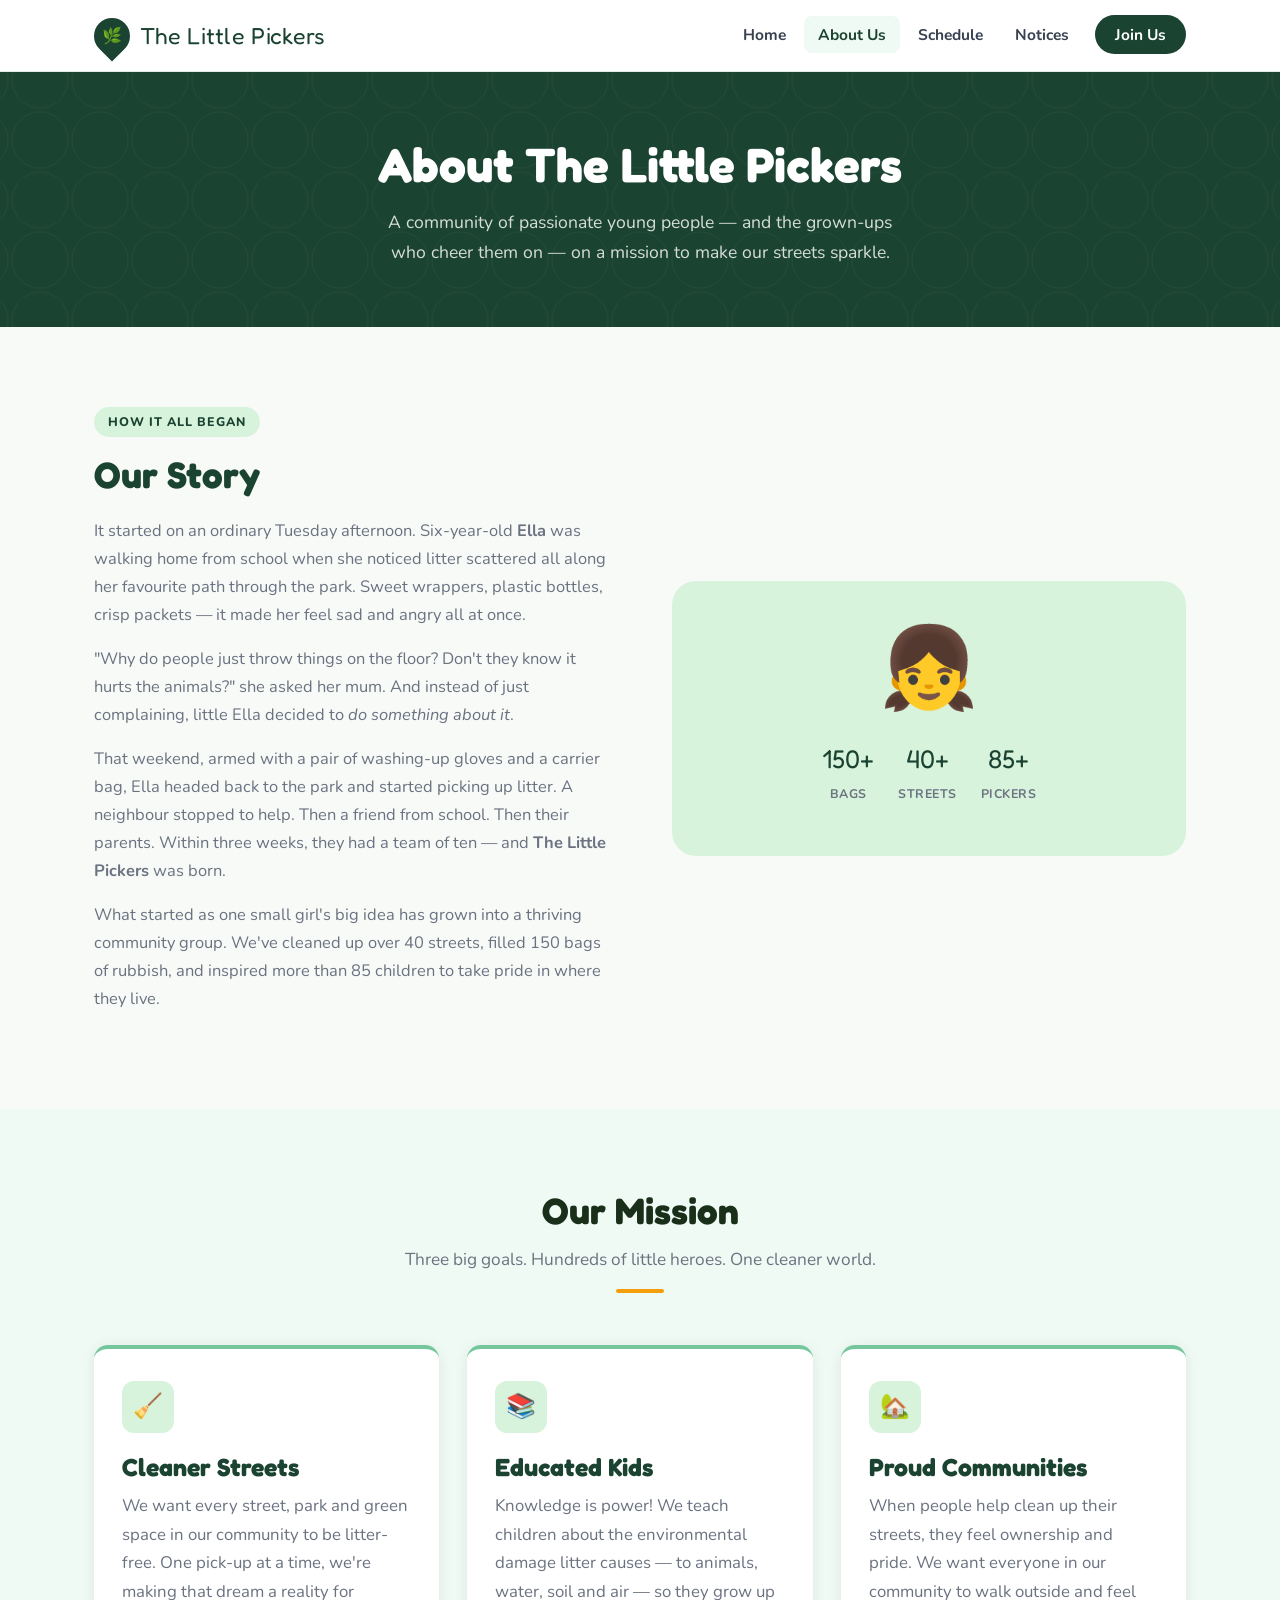
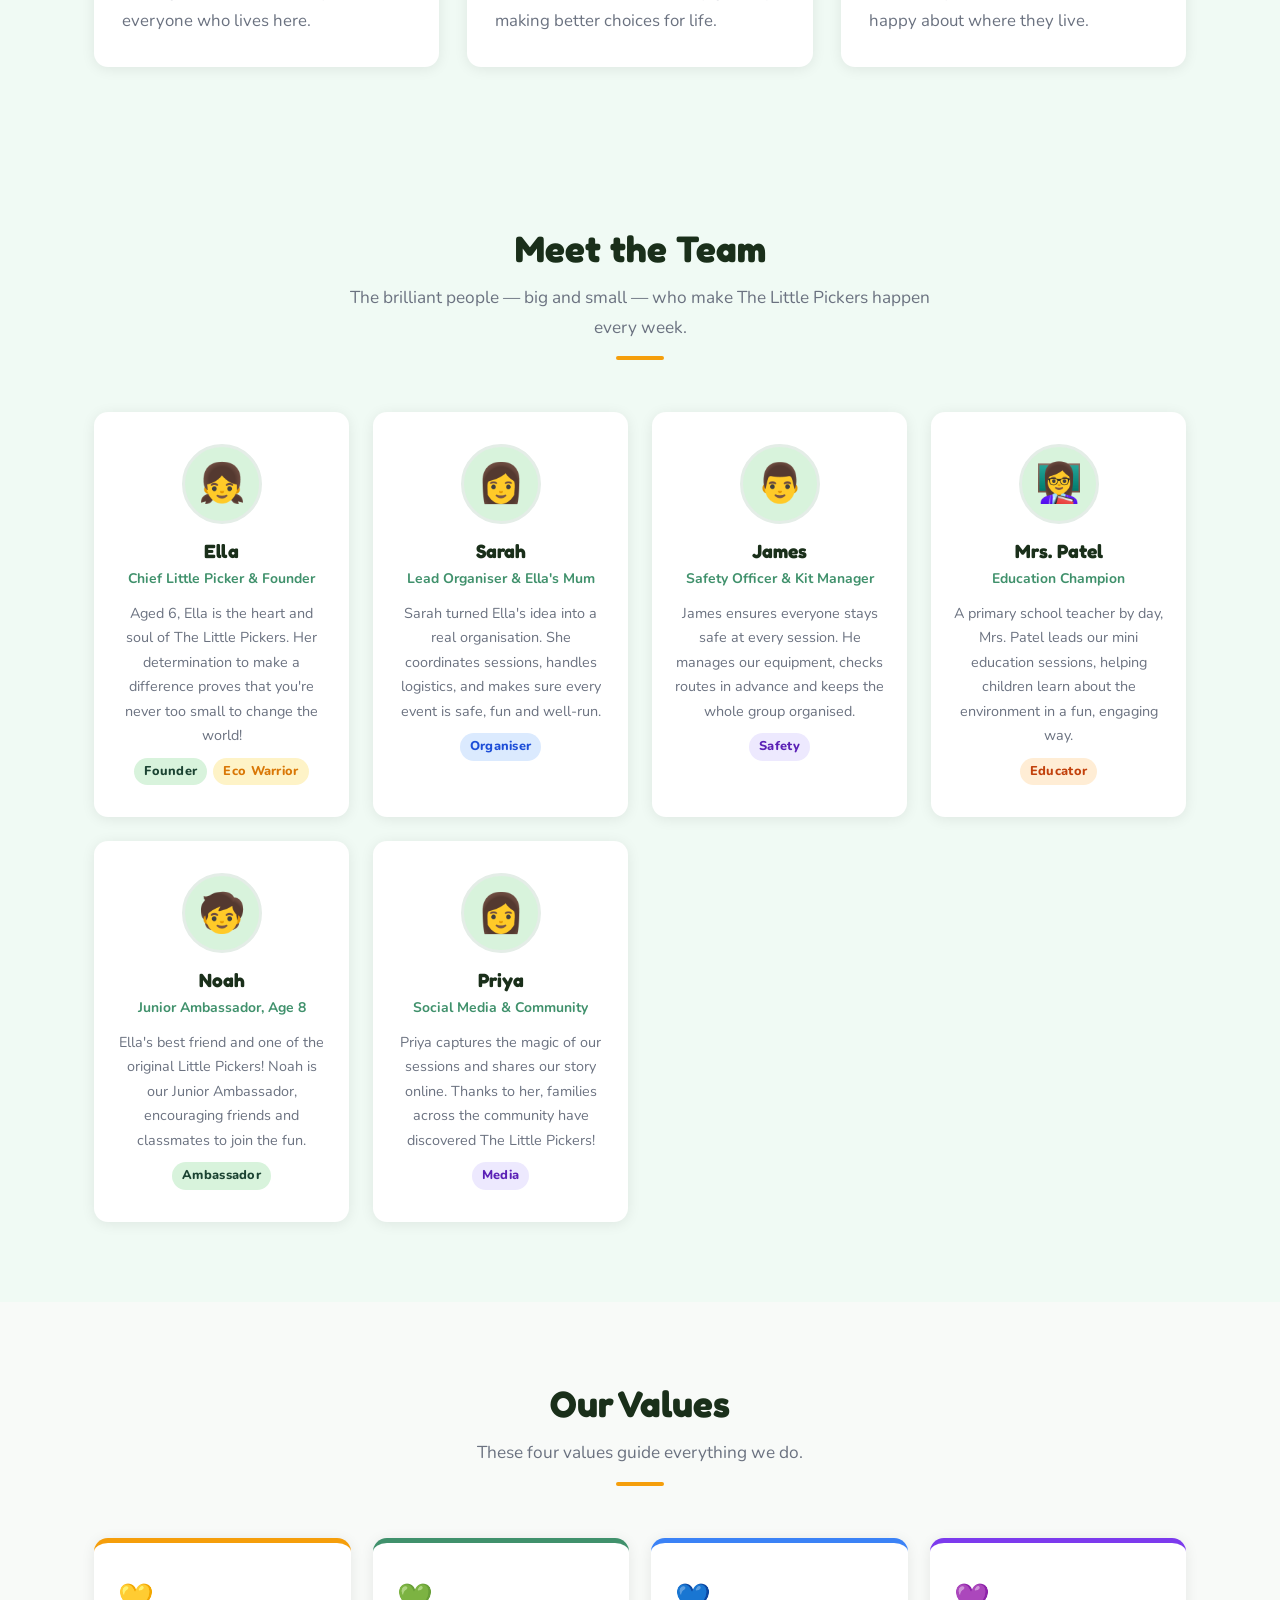
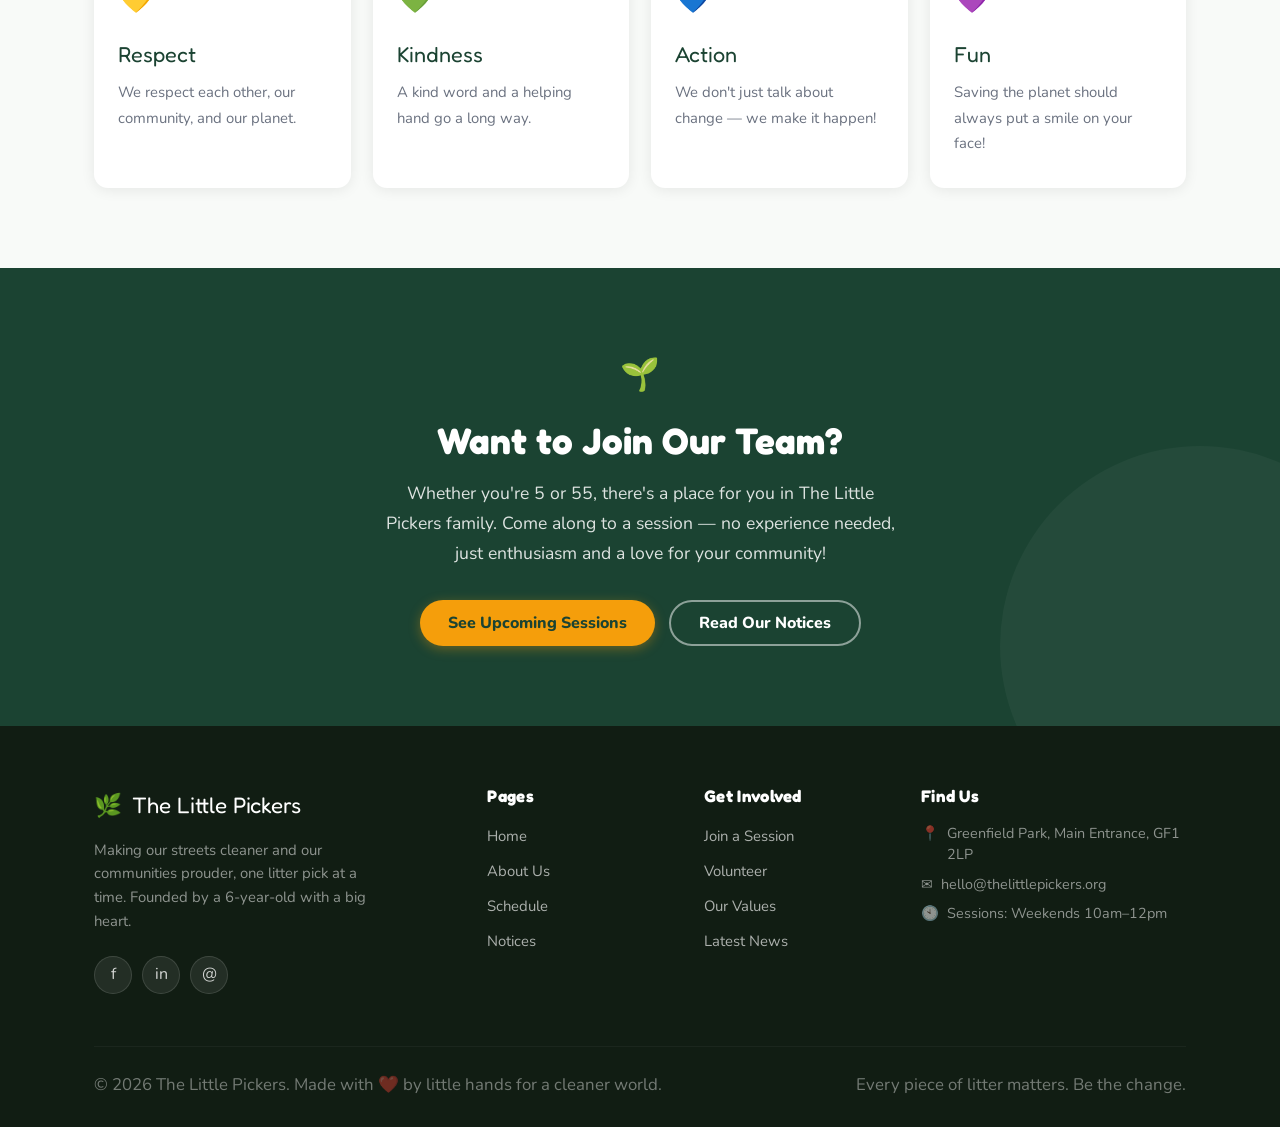
==== commit 566cfbe0: "Redesign site with professional forest-green theme - Replace rainbow gradients and bouncing emoji de" ====
--- a/about.html
+++ b/about.html
@@ -4,91 +4,100 @@
   <meta charset="UTF-8" />
   <meta name="viewport" content="width=device-width, initial-scale=1.0" />
   <meta name="description" content="Learn about The Little Pickers – founded by 6-year-old Ella to clean up litter and make communities proud. Meet our team and discover our mission." />
-  <title>About Us 💚 – The Little Pickers</title>
+  <title>About Us – The Little Pickers</title>
   <link rel="stylesheet" href="css/styles.css" />
 </head>
 <body>
 
-  <!-- ===== NAVIGATION ===== -->
+  <!-- NAV -->
   <nav class="navbar" role="navigation" aria-label="Main navigation">
     <div class="container">
       <a href="index.html" class="nav-logo" aria-label="The Little Pickers home">
-        <span class="logo-emoji">🌍</span>
+        <span class="logo-leaf" aria-hidden="true"><span class="logo-leaf-inner">🌿</span></span>
         <span>The Little Pickers</span>
       </a>
       <ul class="nav-links" role="list">
-        <li><a href="index.html">🏠 Home</a></li>
-        <li><a href="about.html" class="active">💚 About Us</a></li>
-        <li><a href="schedule.html">📅 Schedule</a></li>
-        <li><a href="notifications.html">📢 Notices</a></li>
-        <li><a href="schedule.html" class="nav-cta">Join Us! 🎉</a></li>
+        <li><a href="index.html">Home</a></li>
+        <li><a href="about.html" class="active">About Us</a></li>
+        <li><a href="schedule.html">Schedule</a></li>
+        <li><a href="notifications.html">Notices</a></li>
+        <li><a href="schedule.html" class="nav-cta">Join Us</a></li>
       </ul>
       <button class="hamburger" aria-label="Open menu" aria-expanded="false" aria-controls="mobile-nav">
         <span></span><span></span><span></span>
       </button>
     </div>
   </nav>
-
   <nav class="mobile-nav" id="mobile-nav" aria-label="Mobile navigation">
-    <a href="index.html">🏠 Home</a>
-    <a href="about.html" class="active">💚 About Us</a>
-    <a href="schedule.html">📅 Schedule</a>
-    <a href="notifications.html">📢 Notices</a>
-    <a href="schedule.html" class="nav-cta">Join Us! 🎉</a>
+    <a href="index.html">Home</a>
+    <a href="about.html" class="active">About Us</a>
+    <a href="schedule.html">Schedule</a>
+    <a href="notifications.html">Notices</a>
+    <a href="schedule.html" class="nav-cta">Join Us</a>
   </nav>
 
-  <!-- ===== HERO ===== -->
-  <section class="hero hero-inner-hero" aria-labelledby="about-hero-heading">
-    <div class="container">
-      <div class="hero-emojis" aria-hidden="true">💚🌍💚</div>
+  <!-- HERO -->
+  <section class="hero-inner-page" aria-labelledby="about-hero-heading">
+    <div class="container hero-inner">
       <h1 id="about-hero-heading">About The Little Pickers</h1>
-      <p>A community of passionate young people — and the grown-ups who cheer them on — on a mission to make our streets sparkle!</p>
-    </div>
-  </section>
-
-  <!-- ===== OUR STORY ===== -->
+      <p>A community of passionate young people — and the grown-ups who cheer them on — on a mission to make our streets sparkle.</p>
+    </div>
+  </section>
+
+  <!-- OUR STORY -->
   <section class="story-section" aria-labelledby="story-heading">
     <div class="container">
       <div class="story-grid">
         <div class="story-text">
-          <div class="hero-badge" style="animation:none;margin-bottom:18px;">✨ How It All Began</div>
-          <h2 id="story-heading">Our Story 📖</h2>
+          <span class="story-badge">How It All Began</span>
+          <h2 id="story-heading">Our Story</h2>
           <p>It started on an ordinary Tuesday afternoon. Six-year-old <strong>Ella</strong> was walking home from school when she noticed litter scattered all along her favourite path through the park. Sweet wrappers, plastic bottles, crisp packets — it made her feel sad and angry all at once.</p>
           <p>"Why do people just throw things on the floor? Don't they know it hurts the animals?" she asked her mum. And instead of just complaining, little Ella decided to <em>do something about it</em>.</p>
           <p>That weekend, armed with a pair of washing-up gloves and a carrier bag, Ella headed back to the park and started picking up litter. A neighbour stopped to help. Then a friend from school. Then their parents. Within three weeks, they had a team of ten — and <strong>The Little Pickers</strong> was born.</p>
-          <p>What started as one small girl's big idea has grown into a thriving community group. We've cleaned up over 40 streets, filled 150 bags of rubbish, and inspired more than 85 children to take pride in where they live. And it all started with Ella, aged 6, refusing to walk past litter without doing something. 💪</p>
+          <p>What started as one small girl's big idea has grown into a thriving community group. We've cleaned up over 40 streets, filled 150 bags of rubbish, and inspired more than 85 children to take pride in where they live.</p>
         </div>
         <div class="story-visual" aria-hidden="true">
-          <span class="story-emoji-main">👧</span>
-          <span class="story-emoji-float">🌸</span>
-          <span class="story-emoji-float">🌱</span>
-          <span class="story-emoji-float">⭐</span>
-        </div>
-      </div>
-    </div>
-  </section>
-
-  <!-- ===== OUR MISSION ===== -->
-  <section class="mission-section section" aria-labelledby="mission-heading">
+          <span class="story-big-emoji">👧</span>
+          <div class="story-visual-stats">
+            <div class="story-stat">
+              <span class="story-stat-num">150+</span>
+              <span class="story-stat-label">Bags</span>
+            </div>
+            <div class="story-stat">
+              <span class="story-stat-num">40+</span>
+              <span class="story-stat-label">Streets</span>
+            </div>
+            <div class="story-stat">
+              <span class="story-stat-num">85+</span>
+              <span class="story-stat-label">Pickers</span>
+            </div>
+          </div>
+        </div>
+      </div>
+    </div>
+  </section>
+
+  <!-- OUR MISSION -->
+  <section class="section section-alt" aria-labelledby="mission-heading">
     <div class="container">
       <div class="section-header">
-        <h2 id="mission-heading">Our Mission 🎯</h2>
+        <h2 id="mission-heading">Our Mission</h2>
         <p>Three big goals. Hundreds of little heroes. One cleaner world.</p>
-        <div class="section-divider" aria-hidden="true"></div>
+        <span class="section-rule" aria-hidden="true"></span>
       </div>
       <div class="card-grid">
         <div class="card">
-          <span class="card-icon" aria-hidden="true">🧹</span>
+          <div class="card-icon-wrap" aria-hidden="true">🧹</div>
           <h3>Cleaner Streets</h3>
           <p>We want every street, park and green space in our community to be litter-free. One pick-up at a time, we're making that dream a reality for everyone who lives here.</p>
         </div>
         <div class="card">
-          <span class="card-icon" aria-hidden="true">📚</span>
+          <div class="card-icon-wrap" aria-hidden="true">📚</div>
           <h3>Educated Kids</h3>
           <p>Knowledge is power! We teach children about the environmental damage litter causes — to animals, water, soil and air — so they grow up making better choices for life.</p>
         </div>
         <div class="card">
-          <span class="card-icon" aria-hidden="true">🏡</span>
+          <div class="card-icon-wrap" aria-hidden="true">🏡</div>
           <h3>Proud Communities</h3>
           <p>When people help clean up their streets, they feel ownership and pride. We want everyone in our community to walk outside and feel happy about where they live.</p>
         </div>
@@ -96,135 +105,137 @@
     </div>
   </section>
 
-  <!-- ===== MEET THE TEAM ===== -->
+  <!-- MEET THE TEAM -->
   <section class="team-section" id="team" aria-labelledby="team-heading">
     <div class="container">
       <div class="section-header">
-        <h2 id="team-heading">Meet The Team 👋</h2>
-        <p>The brilliant people — big and small — who make The Little Pickers happen every week!</p>
-        <div class="section-divider" aria-hidden="true"></div>
+        <h2 id="team-heading">Meet the Team</h2>
+        <p>The brilliant people — big and small — who make The Little Pickers happen every week.</p>
+        <span class="section-rule" aria-hidden="true"></span>
       </div>
       <div class="team-grid">
 
         <div class="team-card">
-          <div class="team-avatar" style="background:linear-gradient(135deg,#FFD54F,#FF80AB);" aria-hidden="true">👧</div>
+          <div class="team-avatar" aria-hidden="true">👧</div>
           <h3>Ella</h3>
-          <div class="team-role">🌟 Chief Little Picker &amp; Founder</div>
+          <div class="team-role">Chief Little Picker &amp; Founder</div>
           <p>Aged 6, Ella is the heart and soul of The Little Pickers. Her determination to make a difference proves that you're never too small to change the world!</p>
-          <div style="margin-top:10px;"><span class="badge badge-yellow">👑 Founder</span> <span class="badge badge-green">🌱 Eco Warrior</span></div>
-        </div>
-
-        <div class="team-card">
-          <div class="team-avatar" style="background:linear-gradient(135deg,#42A5F5,#4CAF50);" aria-hidden="true">👩</div>
+          <div class="team-tags">
+            <span class="badge badge-green">Founder</span>
+            <span class="badge badge-yellow">Eco Warrior</span>
+          </div>
+        </div>
+
+        <div class="team-card">
+          <div class="team-avatar" aria-hidden="true">👩</div>
           <h3>Sarah</h3>
-          <div class="team-role">💚 Lead Organiser &amp; Ella's Mum</div>
-          <p>Sarah turned Ella's idea into a real organisation. She coordinates sessions, handles logistics, and makes sure every event is safe, fun and well-run for all involved.</p>
-          <div style="margin-top:10px;"><span class="badge badge-blue">🗓️ Organiser</span></div>
-        </div>
-
-        <div class="team-card">
-          <div class="team-avatar" style="background:linear-gradient(135deg,#CE93D8,#42A5F5);" aria-hidden="true">👨</div>
+          <div class="team-role">Lead Organiser &amp; Ella's Mum</div>
+          <p>Sarah turned Ella's idea into a real organisation. She coordinates sessions, handles logistics, and makes sure every event is safe, fun and well-run.</p>
+          <div class="team-tags"><span class="badge badge-blue">Organiser</span></div>
+        </div>
+
+        <div class="team-card">
+          <div class="team-avatar" aria-hidden="true">👨</div>
           <h3>James</h3>
-          <div class="team-role">🦺 Safety Officer &amp; Kit Manager</div>
-          <p>James ensures everyone stays safe at every session. He manages our equipment, checks routes in advance and does a brilliant job keeping the whole group organised.</p>
-          <div style="margin-top:10px;"><span class="badge badge-purple">🦺 Safety</span></div>
-        </div>
-
-        <div class="team-card">
-          <div class="team-avatar" style="background:linear-gradient(135deg,#FFA726,#FFD54F);" aria-hidden="true">👩‍🏫</div>
+          <div class="team-role">Safety Officer &amp; Kit Manager</div>
+          <p>James ensures everyone stays safe at every session. He manages our equipment, checks routes in advance and keeps the whole group organised.</p>
+          <div class="team-tags"><span class="badge badge-purple">Safety</span></div>
+        </div>
+
+        <div class="team-card">
+          <div class="team-avatar" aria-hidden="true">👩‍🏫</div>
           <h3>Mrs. Patel</h3>
-          <div class="team-role">📚 Education Champion</div>
-          <p>A primary school teacher by day, Mrs. Patel leads our mini education sessions at events, helping children learn about the environment in a fun, engaging way.</p>
-          <div style="margin-top:10px;"><span class="badge badge-orange">📚 Educator</span></div>
-        </div>
-
-        <div class="team-card">
-          <div class="team-avatar" style="background:linear-gradient(135deg,#FF80AB,#FFD54F);" aria-hidden="true">🧒</div>
+          <div class="team-role">Education Champion</div>
+          <p>A primary school teacher by day, Mrs. Patel leads our mini education sessions, helping children learn about the environment in a fun, engaging way.</p>
+          <div class="team-tags"><span class="badge badge-orange">Educator</span></div>
+        </div>
+
+        <div class="team-card">
+          <div class="team-avatar" aria-hidden="true">🧒</div>
           <h3>Noah</h3>
-          <div class="team-role">⭐ Junior Ambassador, Age 8</div>
-          <p>Ella's best friend and one of the original Little Pickers! Noah is our Junior Ambassador, encouraging friends and classmates to come along and join the fun.</p>
-          <div style="margin-top:10px;"><span class="badge badge-pink">⭐ Ambassador</span></div>
-        </div>
-
-        <div class="team-card">
-          <div class="team-avatar" style="background:linear-gradient(135deg,#4CAF50,#CE93D8);" aria-hidden="true">👩</div>
+          <div class="team-role">Junior Ambassador, Age 8</div>
+          <p>Ella's best friend and one of the original Little Pickers! Noah is our Junior Ambassador, encouraging friends and classmates to join the fun.</p>
+          <div class="team-tags"><span class="badge badge-green">Ambassador</span></div>
+        </div>
+
+        <div class="team-card">
+          <div class="team-avatar" aria-hidden="true">👩</div>
           <h3>Priya</h3>
-          <div class="team-role">📸 Social Media &amp; Community</div>
-          <p>Priya captures the magic of our sessions and shares our story online. Thanks to her, families across the community have discovered and fallen in love with The Little Pickers!</p>
-          <div style="margin-top:10px;"><span class="badge badge-purple">📸 Media</span></div>
-        </div>
-
-      </div>
-    </div>
-  </section>
-
-  <!-- ===== OUR VALUES ===== -->
+          <div class="team-role">Social Media &amp; Community</div>
+          <p>Priya captures the magic of our sessions and shares our story online. Thanks to her, families across the community have discovered The Little Pickers!</p>
+          <div class="team-tags"><span class="badge badge-purple">Media</span></div>
+        </div>
+
+      </div>
+    </div>
+  </section>
+
+  <!-- OUR VALUES -->
   <section class="values-section" id="values" aria-labelledby="values-heading">
     <div class="container">
       <div class="section-header">
-        <h2 id="values-heading">Our Values 💛</h2>
-        <p>These four values guide everything we do — hover to feel the love!</p>
-        <div class="section-divider" aria-hidden="true"></div>
+        <h2 id="values-heading">Our Values</h2>
+        <p>These four values guide everything we do.</p>
+        <span class="section-rule" aria-hidden="true"></span>
       </div>
       <div class="values-grid">
         <div class="value-block value-yellow">
-          <span class="value-emoji" aria-hidden="true">💛</span>
-          Respect
-          <p style="font-family:var(--font-body);font-size:0.9rem;font-weight:600;margin-top:10px;opacity:0.85;">We respect each other, our community, and our planet.</p>
+          <span class="value-icon" aria-hidden="true">💛</span>
+          <span class="value-block-title">Respect</span>
+          <p>We respect each other, our community, and our planet.</p>
         </div>
         <div class="value-block value-green">
-          <span class="value-emoji" aria-hidden="true">💚</span>
-          Kindness
-          <p style="font-family:var(--font-body);font-size:0.9rem;font-weight:600;margin-top:10px;opacity:0.85;">A kind word and a helping hand go a long way.</p>
+          <span class="value-icon" aria-hidden="true">💚</span>
+          <span class="value-block-title">Kindness</span>
+          <p>A kind word and a helping hand go a long way.</p>
         </div>
         <div class="value-block value-blue">
-          <span class="value-emoji" aria-hidden="true">💙</span>
-          Action
-          <p style="font-family:var(--font-body);font-size:0.9rem;font-weight:600;margin-top:10px;opacity:0.85;">We don't just talk about change — we make it happen!</p>
+          <span class="value-icon" aria-hidden="true">💙</span>
+          <span class="value-block-title">Action</span>
+          <p>We don't just talk about change — we make it happen!</p>
         </div>
         <div class="value-block value-purple">
-          <span class="value-emoji" aria-hidden="true">💜</span>
-          Fun
-          <p style="font-family:var(--font-body);font-size:0.9rem;font-weight:600;margin-top:10px;opacity:0.85;">Saving the planet should always put a smile on your face!</p>
-        </div>
-      </div>
-    </div>
-  </section>
-
-  <!-- ===== WANT TO JOIN? ===== -->
+          <span class="value-icon" aria-hidden="true">💜</span>
+          <span class="value-block-title">Fun</span>
+          <p>Saving the planet should always put a smile on your face!</p>
+        </div>
+      </div>
+    </div>
+  </section>
+
+  <!-- CTA -->
   <section class="cta-section" aria-labelledby="join-cta-heading">
-    <div class="container">
-      <span class="cta-emojis" aria-hidden="true">🎉🌍🎉</span>
+    <div class="container cta-inner">
+      <span class="cta-icon" aria-hidden="true">🌱</span>
       <h2 id="join-cta-heading">Want to Join Our Team?</h2>
-      <p>Whether you're 5 or 55, there's a place for you in The Little Pickers family. Come along to a session — no experience needed, just enthusiasm and a love for your community! 💚</p>
-      <div style="display:flex;gap:16px;justify-content:center;flex-wrap:wrap;">
-        <a href="schedule.html" class="btn btn-yellow">📅 See Upcoming Sessions</a>
-        <a href="notifications.html" class="btn btn-outline" style="color:#fff;border-color:rgba(255,255,255,0.6);">📢 Read Our Notices</a>
-      </div>
-    </div>
-  </section>
-
-  <!-- ===== FOOTER ===== -->
+      <p>Whether you're 5 or 55, there's a place for you in The Little Pickers family. Come along to a session — no experience needed, just enthusiasm and a love for your community!</p>
+      <div class="cta-buttons">
+        <a href="schedule.html" class="btn btn-primary">See Upcoming Sessions</a>
+        <a href="notifications.html" class="btn btn-outline-white">Read Our Notices</a>
+      </div>
+    </div>
+  </section>
+
+  <!-- FOOTER -->
   <footer class="footer" role="contentinfo">
     <div class="container">
       <div class="footer-grid">
         <div class="footer-brand">
-          <h3>🌍 The Little Pickers</h3>
-          <p>Making our streets cleaner and our communities prouder, one litter pick at a time. Founded by a 6-year-old with a big heart. 💚</p>
+          <div class="footer-logo"><span aria-hidden="true">🌿</span> The Little Pickers</div>
+          <p>Making our streets cleaner and our communities prouder, one litter pick at a time. Founded by a 6-year-old with a big heart.</p>
           <div class="footer-social">
-            <a href="#" class="social-btn" aria-label="Facebook">📘</a>
-            <a href="#" class="social-btn" aria-label="Instagram">📸</a>
-            <a href="#" class="social-btn" aria-label="Twitter">🐦</a>
-            <a href="#" class="social-btn" aria-label="Email">📧</a>
+            <a href="#" class="social-btn" aria-label="Facebook">f</a>
+            <a href="#" class="social-btn" aria-label="Instagram">in</a>
+            <a href="#" class="social-btn" aria-label="Email">@</a>
           </div>
         </div>
         <div class="footer-col">
           <h4>Pages</h4>
           <ul>
-            <li><a href="index.html">🏠 Home</a></li>
-            <li><a href="about.html">💚 About Us</a></li>
-            <li><a href="schedule.html">📅 Schedule</a></li>
-            <li><a href="notifications.html">📢 Notices</a></li>
+            <li><a href="index.html">Home</a></li>
+            <li><a href="about.html">About Us</a></li>
+            <li><a href="schedule.html">Schedule</a></li>
+            <li><a href="notifications.html">Notices</a></li>
           </ul>
         </div>
         <div class="footer-col">
@@ -238,20 +249,19 @@
         </div>
         <div class="footer-col footer-contact">
           <h4>Find Us</h4>
-          <p><span class="contact-emoji" aria-hidden="true">📍</span> Greenfield Park, Main Entrance, GF1 2LP</p>
-          <p><span class="contact-emoji" aria-hidden="true">📧</span> hello@thelittlepickers.org</p>
-          <p><span class="contact-emoji" aria-hidden="true">🕙</span> Sessions: Weekends 10am–12pm</p>
-          <p><span class="contact-emoji" aria-hidden="true">📱</span> Follow us on social media!</p>
+          <p><span aria-hidden="true">📍</span> Greenfield Park, Main Entrance, GF1 2LP</p>
+          <p><span aria-hidden="true">✉</span> hello@thelittlepickers.org</p>
+          <p><span aria-hidden="true">🕙</span> Sessions: Weekends 10am–12pm</p>
         </div>
       </div>
       <div class="footer-bottom">
-        <p>© 2026 The Little Pickers. Made with <span class="footer-heart" aria-label="love">❤️</span> by little hands for a cleaner world.</p>
-        <p>🌍 Every piece of litter matters. Be the change! 💚</p>
+        <p>© 2026 The Little Pickers. Made with ❤️ by little hands for a cleaner world.</p>
+        <p>Every piece of litter matters. Be the change.</p>
       </div>
     </div>
   </footer>
 
-  <button class="back-to-top" aria-label="Back to top">⬆️</button>
+  <button class="back-to-top" aria-label="Back to top">↑</button>
   <script src="js/main.js"></script>
 </body>
 </html>
--- a/css/styles.css
+++ b/css/styles.css
@@ -1,1092 +1,894 @@
 /* =====================================================
-   THE LITTLE PICKERS - Main Stylesheet
-   Child-friendly, bright, fun design
-   ===================================================== */
-
-/* --- Google Fonts --- */
+   THE LITTLE PICKERS – Stylesheet
+   Professional, clean, child-friendly
+   ===================================================== */
+
 @import url('https://fonts.googleapis.com/css2?family=Fredoka+One&family=Nunito:wght@400;600;700;800&display=swap');
 
-/* --- CSS Custom Properties --- */
+/* --- Design Tokens --- */
 :root {
-  --green:      #4CAF50;
-  --green-dark: #388E3C;
-  --green-light:#C8E6C9;
-  --blue:       #42A5F5;
-  --blue-dark:  #1976D2;
-  --blue-light: #BBDEFB;
-  --yellow:     #FFD54F;
-  --yellow-dark:#F9A825;
-  --pink:       #FF80AB;
-  --pink-dark:  #F50057;
-  --pink-light: #FCE4EC;
-  --orange:     #FFA726;
-  --purple:     #CE93D8;
-  --bg:         #FAFFF5;
-  --bg-card:    #FFFFFF;
-  --text:       #2E3A23;
-  --text-light: #5a6a54;
-  --shadow:     0 4px 18px rgba(76,175,80,0.13);
-  --shadow-hover: 0 8px 32px rgba(76,175,80,0.22);
-  --radius:     18px;
-  --radius-sm:  10px;
-  --radius-lg:  28px;
-  --font-head:  'Fredoka One', cursive;
-  --font-body:  'Nunito', sans-serif;
-  --transition: 0.25s cubic-bezier(.4,0,.2,1);
-  --nav-height: 70px;
-}
-
-/* --- Reset & Base --- */
+  /* Greens */
+  --forest:        #1B4332;
+  --forest-mid:    #2D6A4F;
+  --forest-light:  #40916C;
+  --sage:          #74C69D;
+  --sage-pale:     #D8F3DC;
+  --sage-faint:    #F0FAF4;
+
+  /* Accent */
+  --amber:         #D97706;
+  --amber-mid:     #F59E0B;
+  --amber-pale:    #FEF3C7;
+
+  /* Neutrals */
+  --white:         #FFFFFF;
+  --bg:            #F8FAF8;
+  --border:        #E4EDE7;
+  --text:          #1A2F1A;
+  --text-mid:      #374151;
+  --text-light:    #6B7280;
+
+  /* Shadows */
+  --shadow-sm:     0 1px 4px rgba(0,0,0,0.06);
+  --shadow:        0 2px 14px rgba(0,0,0,0.08);
+  --shadow-md:     0 6px 24px rgba(0,0,0,0.11);
+  --shadow-hover:  0 10px 36px rgba(0,0,0,0.14);
+
+  /* Radii */
+  --radius-sm:  8px;
+  --radius:     14px;
+  --radius-lg:  24px;
+
+  /* Type */
+  --font-head: 'Fredoka One', cursive;
+  --font-body: 'Nunito', sans-serif;
+
+  /* Motion */
+  --ease:     cubic-bezier(.4,0,.2,1);
+  --duration: 0.22s;
+
+  --nav-height: 72px;
+}
+
+/* ─── Reset ─────────────────────────────────────────── */
 *, *::before, *::after { box-sizing: border-box; margin: 0; padding: 0; }
-
 html { scroll-behavior: smooth; font-size: 16px; }
-
 body {
   font-family: var(--font-body);
   background: var(--bg);
   color: var(--text);
   line-height: 1.7;
-  min-height: 100vh;
   overflow-x: hidden;
 }
-
 img { max-width: 100%; display: block; }
-a { color: var(--green-dark); text-decoration: none; transition: color var(--transition); }
-a:hover { color: var(--blue-dark); }
+a { color: var(--forest-light); text-decoration: none; transition: color var(--duration) var(--ease); }
+a:hover { color: var(--forest); }
 ul { list-style: none; }
 
-/* --- Typography --- */
-h1, h2, h3, h4 { font-family: var(--font-head); line-height: 1.2; }
-h1 { font-size: clamp(2rem, 5vw, 3.2rem); }
-h2 { font-size: clamp(1.6rem, 4vw, 2.4rem); }
-h3 { font-size: clamp(1.2rem, 3vw, 1.7rem); }
-h4 { font-size: 1.1rem; }
+/* ─── Typography ─────────────────────────────────────── */
+h1, h2, h3, h4 { font-family: var(--font-head); line-height: 1.2; color: var(--text); }
+h1 { font-size: clamp(2rem, 5vw, 3rem); }
+h2 { font-size: clamp(1.6rem, 4vw, 2.3rem); }
+h3 { font-size: clamp(1.15rem, 3vw, 1.55rem); }
+h4 { font-size: 1.05rem; }
 p  { font-size: 1.05rem; }
 
+/* ─── Layout ─────────────────────────────────────────── */
+.container { max-width: 1140px; margin: 0 auto; padding: 0 24px; }
+.section    { padding: 80px 0; }
+.section-alt { background: var(--sage-faint); }
+
+.section-header { max-width: 580px; margin: 0 auto 52px; text-align: center; }
+.section-header h2 { margin-bottom: 12px; }
+.section-header p  { color: var(--text-light); font-size: 1.08rem; }
+
+/* Decorative rule under section titles */
+.section-rule {
+  display: block;
+  width: 48px; height: 4px;
+  background: var(--amber-mid);
+  border-radius: 2px;
+  margin: 14px auto 0;
+}
+
+/* ─── Visually hidden (a11y) ──────────────────────────── */
+.visually-hidden {
+  position: absolute; width: 1px; height: 1px;
+  padding: 0; margin: -1px; overflow: hidden;
+  clip: rect(0,0,0,0); white-space: nowrap; border: 0;
+}
+.hidden { display: none !important; }
+
 /* =====================================================
    NAVIGATION
    ===================================================== */
 .navbar {
-  position: sticky;
-  top: 0;
-  z-index: 1000;
-  background: #fff;
-  box-shadow: 0 2px 16px rgba(76,175,80,0.12);
+  position: sticky; top: 0; z-index: 1000;
+  background: var(--white);
+  border-bottom: 1px solid var(--border);
   height: var(--nav-height);
-  display: flex;
-  align-items: center;
-}
-
+  display: flex; align-items: center;
+}
 .navbar .container {
-  display: flex;
-  align-items: center;
-  justify-content: space-between;
-  width: 100%;
-}
-
+  display: flex; align-items: center;
+  justify-content: space-between; width: 100%;
+}
+
+/* Logo */
 .nav-logo {
-  display: flex;
-  align-items: center;
-  gap: 10px;
-  font-family: var(--font-head);
-  font-size: 1.5rem;
-  color: var(--green-dark);
+  display: flex; align-items: center; gap: 10px;
+  font-family: var(--font-head); font-size: 1.45rem;
+  color: var(--forest); letter-spacing: 0.3px;
   text-decoration: none;
-  letter-spacing: 0.5px;
-}
-
-.nav-logo .logo-emoji {
-  font-size: 2rem;
-  animation: float 3s ease-in-out infinite;
-}
-
+}
+.logo-leaf {
+  width: 36px; height: 36px;
+  background: var(--forest);
+  border-radius: 50% 50% 50% 0;
+  transform: rotate(-45deg);
+  display: flex; align-items: center; justify-content: center;
+  font-size: 1rem; color: #fff;
+}
+.logo-leaf-inner { transform: rotate(45deg); }
+
+/* Nav links */
 .nav-links {
-  display: flex;
-  align-items: center;
-  gap: 6px;
-}
-
+  display: flex; align-items: center; gap: 4px;
+}
 .nav-links a {
-  font-family: var(--font-body);
-  font-weight: 700;
-  font-size: 1rem;
-  color: var(--text);
-  padding: 8px 16px;
-  border-radius: 50px;
-  transition: background var(--transition), color var(--transition), transform var(--transition);
-  display: flex;
-  align-items: center;
-  gap: 5px;
-}
-
-.nav-links a:hover,
-.nav-links a.active {
-  background: var(--green-light);
-  color: var(--green-dark);
-  transform: translateY(-2px);
-}
-
+  font-family: var(--font-body); font-weight: 700;
+  font-size: 0.97rem; color: var(--text-mid);
+  padding: 8px 14px; border-radius: 8px;
+  transition: background var(--duration) var(--ease), color var(--duration) var(--ease);
+}
+.nav-links a:hover, .nav-links a.active {
+  background: var(--sage-faint); color: var(--forest);
+}
 .nav-links a.nav-cta {
-  background: var(--green);
-  color: #fff;
-  padding: 9px 20px;
-}
-.nav-links a.nav-cta:hover {
-  background: var(--green-dark);
-  color: #fff;
-  transform: translateY(-2px) scale(1.04);
-}
+  background: var(--forest); color: #fff !important;
+  padding: 9px 20px; border-radius: 50px; margin-left: 8px;
+}
+.nav-links a.nav-cta:hover { background: var(--forest-mid); }
 
 /* Hamburger */
 .hamburger {
-  display: none;
-  flex-direction: column;
-  gap: 5px;
-  cursor: pointer;
-  padding: 6px;
-  border-radius: var(--radius-sm);
-  background: none;
-  border: none;
-  transition: background var(--transition);
-}
-.hamburger:hover { background: var(--green-light); }
+  display: none; flex-direction: column; gap: 5px;
+  cursor: pointer; padding: 6px;
+  background: none; border: none; border-radius: var(--radius-sm);
+  transition: background var(--duration) var(--ease);
+}
+.hamburger:hover { background: var(--sage-faint); }
 .hamburger span {
-  width: 26px; height: 3px;
-  background: var(--green-dark);
-  border-radius: 3px;
-  transition: transform var(--transition), opacity var(--transition);
-  display: block;
-}
-.hamburger.open span:nth-child(1) { transform: translateY(8px) rotate(45deg); }
+  width: 24px; height: 2.5px;
+  background: var(--forest); border-radius: 2px; display: block;
+  transition: transform var(--duration) var(--ease), opacity var(--duration) var(--ease);
+}
+.hamburger.open span:nth-child(1) { transform: translateY(7.5px) rotate(45deg); }
 .hamburger.open span:nth-child(2) { opacity: 0; }
-.hamburger.open span:nth-child(3) { transform: translateY(-8px) rotate(-45deg); }
-
-/* Mobile nav overlay */
+.hamburger.open span:nth-child(3) { transform: translateY(-7.5px) rotate(-45deg); }
+
+/* Mobile nav */
 .mobile-nav {
-  display: none;
-  position: fixed;
-  top: var(--nav-height);
-  left: 0; right: 0;
-  background: #fff;
-  padding: 24px 20px 32px;
-  box-shadow: 0 8px 32px rgba(0,0,0,0.1);
-  z-index: 999;
-  flex-direction: column;
-  gap: 8px;
-  border-radius: 0 0 var(--radius-lg) var(--radius-lg);
-  animation: slideDown 0.25s ease;
+  display: none; position: fixed;
+  top: var(--nav-height); left: 0; right: 0;
+  background: var(--white);
+  padding: 16px 20px 28px;
+  box-shadow: var(--shadow-md);
+  z-index: 999; flex-direction: column; gap: 6px;
+  border-top: 1px solid var(--border);
+  animation: slideDown 0.2s ease;
 }
 .mobile-nav.open { display: flex; }
 .mobile-nav a {
-  font-family: var(--font-body);
-  font-weight: 700;
-  font-size: 1.15rem;
-  color: var(--text);
-  padding: 12px 20px;
-  border-radius: var(--radius);
-  transition: background var(--transition), color var(--transition);
+  font-family: var(--font-body); font-weight: 700;
+  font-size: 1.1rem; color: var(--text-mid);
+  padding: 11px 16px; border-radius: var(--radius-sm);
+  transition: background var(--duration) var(--ease);
 }
 .mobile-nav a:hover, .mobile-nav a.active {
-  background: var(--green-light);
-  color: var(--green-dark);
+  background: var(--sage-faint); color: var(--forest);
 }
 .mobile-nav a.nav-cta {
-  background: var(--green);
-  color: #fff;
-  text-align: center;
-  margin-top: 8px;
-}
-.mobile-nav a.nav-cta:hover { background: var(--green-dark); }
-
-/* =====================================================
-   LAYOUT HELPERS
-   ===================================================== */
-.container {
-  max-width: 1140px;
-  margin: 0 auto;
-  padding: 0 20px;
-}
-
-.section { padding: 72px 0; }
-.section-sm { padding: 48px 0; }
-
-.section-header { text-align: center; margin-bottom: 48px; }
-.section-header h2 { margin-bottom: 12px; }
-.section-header p { color: var(--text-light); font-size: 1.1rem; max-width: 600px; margin: 0 auto; }
-
-.section-divider {
-  width: 60px; height: 5px;
-  background: linear-gradient(90deg, var(--green), var(--blue));
-  border-radius: 3px;
-  margin: 14px auto 0;
-}
-
-/* =====================================================
-   HERO SECTIONS
-   ===================================================== */
-.hero {
-  background: linear-gradient(135deg, #e8f5e9 0%, #e3f2fd 50%, #fce4ec 100%);
-  padding: 90px 0 80px;
+  background: var(--forest); color: #fff; text-align: center; margin-top: 8px;
+  border-radius: 50px;
+}
+.mobile-nav a.nav-cta:hover { background: var(--forest-mid); }
+
+/* =====================================================
+   HERO — HOME
+   ===================================================== */
+.hero-home {
+  background: var(--forest);
+  padding: 100px 0 90px;
   text-align: center;
   position: relative;
   overflow: hidden;
 }
 
-.hero::before {
+/* Subtle leaf-pattern watermark shapes */
+.hero-home::before {
   content: '';
-  position: absolute;
-  top: -80px; left: -80px;
-  width: 300px; height: 300px;
-  background: radial-gradient(circle, rgba(76,175,80,0.12) 0%, transparent 70%);
+  position: absolute; bottom: -120px; left: -100px;
+  width: 500px; height: 500px;
+  background: rgba(255,255,255,0.04);
   border-radius: 50%;
   pointer-events: none;
 }
-.hero::after {
+.hero-home::after {
   content: '';
-  position: absolute;
-  bottom: -60px; right: -60px;
-  width: 250px; height: 250px;
-  background: radial-gradient(circle, rgba(66,165,245,0.12) 0%, transparent 70%);
+  position: absolute; top: -80px; right: -80px;
+  width: 380px; height: 380px;
+  background: rgba(255,255,255,0.03);
   border-radius: 50%;
   pointer-events: none;
 }
 
-.hero-badge {
+.hero-home .hero-inner { position: relative; z-index: 1; }
+.hero-eyebrow {
   display: inline-block;
-  background: var(--yellow);
-  color: var(--text);
-  font-weight: 800;
-  font-size: 0.9rem;
+  background: rgba(255,255,255,0.15);
+  color: rgba(255,255,255,0.92);
+  font-family: var(--font-body); font-weight: 800;
+  font-size: 0.85rem; letter-spacing: 1.2px;
+  text-transform: uppercase;
   padding: 6px 18px;
   border-radius: 50px;
-  margin-bottom: 20px;
-  letter-spacing: 0.5px;
-  animation: bounce 2s infinite;
-}
-
-.hero h1 { margin-bottom: 18px; color: var(--green-dark); }
-
-.hero p {
-  font-size: 1.2rem;
-  color: var(--text-light);
-  max-width: 580px;
-  margin: 0 auto 32px;
-}
-
-.hero-emojis {
-  font-size: 3rem;
-  margin-bottom: 16px;
-  animation: wiggle 3s ease-in-out infinite;
-  display: inline-block;
-}
-
-.hero-inner-hero {
-  background: linear-gradient(135deg, #4CAF50 0%, #42A5F5 100%);
-  padding: 60px 0;
+  margin-bottom: 24px;
+  border: 1px solid rgba(255,255,255,0.2);
+}
+.hero-home h1 {
+  color: #fff; margin-bottom: 20px;
+  font-size: clamp(2.2rem, 5.5vw, 3.4rem);
+  line-height: 1.15;
+}
+.hero-home p {
+  font-size: 1.18rem; color: rgba(255,255,255,0.82);
+  max-width: 540px; margin: 0 auto 36px;
+}
+.hero-cta {
+  display: flex; gap: 14px; justify-content: center; flex-wrap: wrap;
+}
+
+/* =====================================================
+   HERO — INNER PAGES
+   ===================================================== */
+.hero-inner-page {
+  background: var(--forest);
+  padding: 64px 0 60px;
   text-align: center;
   color: #fff;
-}
-.hero-inner-hero h1 { color: #fff; }
-.hero-inner-hero p { color: rgba(255,255,255,0.9); }
+  position: relative; overflow: hidden;
+}
+.hero-inner-page::before {
+  content: '';
+  position: absolute; inset: 0;
+  background: url("data:image/svg+xml,%3Csvg width='60' height='60' viewBox='0 0 60 60' xmlns='http://www.w3.org/2000/svg'%3E%3Ccircle cx='30' cy='30' r='28' fill='none' stroke='rgba(255,255,255,0.04)' stroke-width='1'/%3E%3C/svg%3E") center/60px;
+  pointer-events: none;
+}
+.hero-inner-page .hero-inner { position: relative; z-index: 1; }
+.hero-inner-page h1 { color: #fff; margin-bottom: 14px; }
+.hero-inner-page p  { color: rgba(255,255,255,0.82); font-size: 1.1rem; max-width: 540px; margin: 0 auto; }
 
 /* =====================================================
    BUTTONS
    ===================================================== */
 .btn {
-  display: inline-flex;
-  align-items: center;
-  gap: 8px;
-  font-family: var(--font-body);
-  font-weight: 800;
-  font-size: 1.05rem;
-  padding: 14px 32px;
-  border-radius: 50px;
-  border: none;
-  cursor: pointer;
-  transition: transform var(--transition), box-shadow var(--transition), background var(--transition);
-  text-decoration: none;
-  line-height: 1;
-}
-.btn:hover { transform: translateY(-3px) scale(1.04); }
+  display: inline-flex; align-items: center; gap: 8px;
+  font-family: var(--font-body); font-weight: 800;
+  font-size: 1rem; padding: 13px 28px;
+  border-radius: 50px; border: none; cursor: pointer;
+  transition: transform var(--duration) var(--ease),
+              box-shadow var(--duration) var(--ease),
+              background var(--duration) var(--ease);
+  text-decoration: none; line-height: 1;
+}
+.btn:hover { transform: translateY(-2px); }
 
 .btn-primary {
-  background: var(--green);
-  color: #fff;
-  box-shadow: 0 4px 16px rgba(76,175,80,0.35);
+  background: var(--amber-mid); color: var(--forest);
+  box-shadow: 0 3px 12px rgba(245,158,11,0.35);
 }
 .btn-primary:hover {
-  background: var(--green-dark);
-  color: #fff;
-  box-shadow: 0 8px 28px rgba(76,175,80,0.45);
+  background: var(--amber); color: var(--forest);
+  box-shadow: 0 6px 22px rgba(245,158,11,0.45);
 }
 
 .btn-secondary {
-  background: var(--blue);
-  color: #fff;
-  box-shadow: 0 4px 16px rgba(66,165,245,0.3);
+  background: var(--forest-light); color: #fff;
+  box-shadow: 0 3px 12px rgba(64,145,108,0.3);
 }
 .btn-secondary:hover {
-  background: var(--blue-dark);
-  color: #fff;
-  box-shadow: 0 8px 28px rgba(66,165,245,0.4);
+  background: var(--forest-mid); color: #fff;
+  box-shadow: 0 6px 22px rgba(64,145,108,0.4);
 }
 
 .btn-outline {
-  background: transparent;
-  color: var(--green-dark);
-  border: 2px solid var(--green);
-  box-shadow: none;
+  background: transparent; color: var(--forest);
+  border: 2px solid var(--forest-light);
 }
 .btn-outline:hover {
-  background: var(--green);
-  color: #fff;
-  box-shadow: 0 4px 16px rgba(76,175,80,0.3);
-}
-
-.btn-yellow {
-  background: var(--yellow);
-  color: var(--text);
-  box-shadow: 0 4px 16px rgba(255,213,79,0.4);
-}
-.btn-yellow:hover {
-  background: var(--yellow-dark);
-  color: #fff;
-  box-shadow: 0 8px 28px rgba(255,213,79,0.5);
-}
-
-.btn-pink {
-  background: var(--pink);
-  color: #fff;
-  box-shadow: 0 4px 16px rgba(255,128,171,0.35);
-}
-.btn-pink:hover {
-  background: var(--pink-dark);
-  box-shadow: 0 8px 28px rgba(255,128,171,0.45);
-  color: #fff;
-}
-
-.btn-sm {
-  padding: 9px 20px;
-  font-size: 0.92rem;
-}
+  background: var(--forest); color: #fff;
+  border-color: var(--forest);
+}
+
+.btn-outline-white {
+  background: transparent; color: #fff;
+  border: 2px solid rgba(255,255,255,0.5);
+}
+.btn-outline-white:hover {
+  background: rgba(255,255,255,0.15); color: #fff;
+  border-color: rgba(255,255,255,0.7);
+}
+
+.btn-sm { padding: 9px 20px; font-size: 0.92rem; }
 
 /* =====================================================
    CARDS
    ===================================================== */
 .card {
-  background: var(--bg-card);
+  background: var(--white);
   border-radius: var(--radius);
   box-shadow: var(--shadow);
   padding: 32px 28px;
-  transition: transform var(--transition), box-shadow var(--transition);
+  border-top: 4px solid var(--sage);
+  transition: transform var(--duration) var(--ease),
+              box-shadow var(--duration) var(--ease);
 }
 .card:hover {
-  transform: translateY(-6px) scale(1.02);
+  transform: translateY(-5px);
   box-shadow: var(--shadow-hover);
 }
-
 .card-grid {
   display: grid;
   grid-template-columns: repeat(auto-fit, minmax(260px, 1fr));
   gap: 28px;
 }
-
-.card-icon {
-  font-size: 3rem;
-  margin-bottom: 16px;
-  display: block;
-  animation: float 4s ease-in-out infinite;
-}
-
-.card h3 { margin-bottom: 10px; color: var(--green-dark); }
+.card-icon-wrap {
+  width: 52px; height: 52px;
+  background: var(--sage-pale);
+  border-radius: 12px;
+  display: flex; align-items: center; justify-content: center;
+  font-size: 1.5rem; margin-bottom: 20px;
+}
+.card h3 { margin-bottom: 10px; color: var(--forest); }
 .card p  { color: var(--text-light); }
 
 /* =====================================================
    STATS BAR
    ===================================================== */
-.stats-bar {
-  background: linear-gradient(135deg, var(--green-dark) 0%, var(--blue-dark) 100%);
-  padding: 48px 0;
-  color: #fff;
-}
+.stats-bar { background: var(--forest); padding: 60px 0; }
 .stats-grid {
   display: grid;
   grid-template-columns: repeat(auto-fit, minmax(180px, 1fr));
-  gap: 24px;
+  gap: 0;
   text-align: center;
 }
-.stat-item { padding: 16px; }
-.stat-emoji { font-size: 2.8rem; display: block; margin-bottom: 8px; animation: bounce 2.5s infinite; }
+.stat-item {
+  padding: 16px 24px;
+  border-right: 1px solid rgba(255,255,255,0.1);
+}
+.stat-item:last-child { border-right: none; }
 .stat-number {
   font-family: var(--font-head);
-  font-size: 2.8rem;
-  color: var(--yellow);
-  line-height: 1;
-  margin-bottom: 4px;
-  display: block;
-}
-.stat-label { font-size: 1rem; opacity: 0.9; font-weight: 600; }
-.stat-item:nth-child(2) .stat-emoji { animation-delay: 0.3s; }
-.stat-item:nth-child(3) .stat-emoji { animation-delay: 0.6s; }
+  font-size: 3rem; color: var(--amber-mid);
+  line-height: 1; display: block; margin-bottom: 6px;
+}
+.stat-label { font-size: 0.97rem; color: rgba(255,255,255,0.75); font-weight: 600; }
 
 /* =====================================================
    BADGES & TAGS
    ===================================================== */
 .badge {
-  display: inline-flex;
-  align-items: center;
-  gap: 4px;
-  padding: 4px 12px;
-  border-radius: 50px;
-  font-size: 0.82rem;
-  font-weight: 800;
+  display: inline-flex; align-items: center; gap: 4px;
+  padding: 3px 10px; border-radius: 50px;
+  font-size: 0.8rem; font-weight: 800; letter-spacing: 0.3px;
+}
+.badge-green  { background: var(--sage-pale);  color: var(--forest); }
+.badge-blue   { background: #dbeafe;           color: #1d4ed8; }
+.badge-yellow { background: var(--amber-pale); color: var(--amber); }
+.badge-pink   { background: #fce7f3;           color: #9d174d; }
+.badge-orange { background: #ffedd5;           color: #c2410c; }
+.badge-purple { background: #ede9fe;           color: #5b21b6; }
+
+/* =====================================================
+   NOTICE BOARD
+   ===================================================== */
+.notice-board { background: var(--bg); }
+.pin-section { margin-bottom: 52px; }
+.pin-label {
+  display: inline-flex; align-items: center; gap: 8px;
+  font-family: var(--font-head); font-size: 1.1rem;
+  color: var(--text-mid); margin-bottom: 20px;
   letter-spacing: 0.3px;
 }
-.badge-green  { background: var(--green-light);  color: var(--green-dark); }
-.badge-blue   { background: var(--blue-light);   color: var(--blue-dark); }
-.badge-yellow { background: #fff9c4;             color: #f57f17; }
-.badge-pink   { background: var(--pink-light);   color: #ad1457; }
-.badge-orange { background: #fff3e0;             color: #e65100; }
-.badge-purple { background: #f3e5f5;             color: #6a1b9a; }
-
-.tag {
-  display: inline-block;
-  padding: 3px 10px;
-  border-radius: 50px;
-  font-size: 0.78rem;
-  font-weight: 700;
-  background: var(--green-light);
-  color: var(--green-dark);
-  margin: 2px;
-}
-
-/* =====================================================
-   NOTIFICATION BOARD
-   ===================================================== */
-.notice-board {
-  background: var(--bg);
-}
-
-.pin-section { margin-bottom: 48px; }
-.pin-label {
-  display: inline-flex;
-  align-items: center;
-  gap: 8px;
-  font-family: var(--font-head);
-  font-size: 1.3rem;
-  color: var(--pink-dark);
-  margin-bottom: 20px;
-}
 
 .notice-card {
-  background: #fff;
+  background: var(--white);
   border-radius: var(--radius);
   box-shadow: var(--shadow);
-  padding: 28px;
+  padding: 26px 28px;
   position: relative;
-  transition: transform var(--transition), box-shadow var(--transition);
-  border-left: 5px solid var(--green);
+  transition: transform var(--duration) var(--ease),
+              box-shadow var(--duration) var(--ease);
+  border-left: 4px solid var(--forest-light);
   overflow: hidden;
 }
-.notice-card:hover {
-  transform: translateY(-4px);
-  box-shadow: var(--shadow-hover);
-}
+.notice-card:hover { transform: translateY(-3px); box-shadow: var(--shadow-md); }
 .notice-card.pinned {
-  border-left-color: var(--pink);
-  background: linear-gradient(135deg, #fff9fc 0%, #fff 100%);
+  border-left-color: var(--amber-mid);
+  background: var(--white);
+  border-left-color: var(--amber-mid);
 }
 .notice-card.pinned::before {
   content: '📌';
-  position: absolute;
-  top: 16px; right: 16px;
-  font-size: 1.4rem;
-  animation: wiggle 3s ease-in-out infinite;
-}
-.notice-card.important { border-left-color: var(--yellow-dark); }
-.notice-card.achievement { border-left-color: var(--green); }
-.notice-card.event { border-left-color: var(--blue); }
-.notice-card.update { border-left-color: var(--purple); }
+  position: absolute; top: 14px; right: 16px;
+  font-size: 1rem; opacity: 0.6;
+}
+.notice-card.important   { border-left-color: var(--amber); }
+.notice-card.achievement { border-left-color: var(--forest-light); }
+.notice-card.event       { border-left-color: #2563eb; }
+.notice-card.update      { border-left-color: #7c3aed; }
 
 .notice-meta {
-  display: flex;
-  align-items: center;
-  gap: 10px;
-  margin-bottom: 12px;
-  flex-wrap: wrap;
-}
-.notice-date { font-size: 0.85rem; color: var(--text-light); font-weight: 600; }
-.notice-card h3 { margin-bottom: 10px; color: var(--text); font-size: 1.2rem; }
-.notice-card p  { color: var(--text-light); font-size: 0.98rem; }
+  display: flex; align-items: center; gap: 10px;
+  margin-bottom: 12px; flex-wrap: wrap;
+}
+.notice-date { font-size: 0.83rem; color: var(--text-light); font-weight: 600; }
+.notice-card h3 { margin-bottom: 8px; color: var(--text); font-size: 1.12rem; }
+.notice-card p  { color: var(--text-light); font-size: 0.97rem; }
 
 .notice-grid {
   display: grid;
   grid-template-columns: repeat(auto-fill, minmax(300px, 1fr));
-  gap: 24px;
-}
-
-/* Filter Buttons */
+  gap: 22px;
+}
+
+/* Notice filter */
 .filter-bar {
-  display: flex;
-  flex-wrap: wrap;
-  gap: 10px;
-  margin-bottom: 36px;
-  justify-content: center;
+  display: flex; flex-wrap: wrap; gap: 8px;
+  margin-bottom: 36px; justify-content: center;
 }
 .filter-btn {
-  font-family: var(--font-body);
-  font-weight: 700;
-  font-size: 0.95rem;
-  padding: 9px 20px;
-  border-radius: 50px;
-  border: 2px solid var(--green-light);
-  background: #fff;
-  color: var(--text-light);
-  cursor: pointer;
-  transition: all var(--transition);
+  font-family: var(--font-body); font-weight: 700;
+  font-size: 0.92rem; padding: 8px 18px;
+  border-radius: 50px; border: 1.5px solid var(--border);
+  background: var(--white); color: var(--text-mid);
+  cursor: pointer; transition: all var(--duration) var(--ease);
 }
 .filter-btn:hover, .filter-btn.active {
-  background: var(--green);
-  color: #fff;
-  border-color: var(--green);
-  transform: translateY(-2px);
-}
-.filter-btn[data-filter="event"].active   { background: var(--blue);        border-color: var(--blue); }
-.filter-btn[data-filter="achievement"].active { background: var(--green-dark);  border-color: var(--green-dark); }
-.filter-btn[data-filter="important"].active   { background: var(--yellow-dark); border-color: var(--yellow-dark); }
-.filter-btn[data-filter="update"].active  { background: var(--purple);      border-color: var(--purple); }
-
-/* =====================================================
-   SCHEDULE TABLE
-   ===================================================== */
-.schedule-section { padding: 72px 0; }
-
+  background: var(--forest); color: #fff; border-color: var(--forest);
+}
+
+/* =====================================================
+   NOTICE READ-MORE
+   ===================================================== */
+.notice-read-more {
+  display: inline-flex; align-items: center; gap: 4px;
+  margin-top: 14px; font-weight: 700; font-size: 0.9rem;
+  color: var(--forest-light);
+  transition: gap var(--duration) var(--ease), color var(--duration) var(--ease);
+}
+.notice-read-more:hover { gap: 8px; color: var(--forest); }
+
+/* =====================================================
+   NOTICE DISMISS
+   ===================================================== */
+.notice-dismiss {
+  position: absolute; top: 12px; right: 14px;
+  background: none; border: none;
+  font-size: 1rem; cursor: pointer; opacity: 0.3;
+  transition: opacity 0.2s; line-height: 1;
+  padding: 2px 4px; border-radius: 4px;
+}
+.notice-dismiss:hover, .notice-dismiss:focus-visible {
+  opacity: 1; outline: 2px solid var(--forest-light);
+}
+
+/* =====================================================
+   SCHEDULE
+   ===================================================== */
+.schedule-section { padding: 80px 0; }
 .schedule-grid {
   display: grid;
   grid-template-columns: repeat(auto-fill, minmax(320px, 1fr));
   gap: 24px;
 }
+.schedule-filters {
+  display: flex; gap: 8px; flex-wrap: wrap;
+  margin-bottom: 32px; justify-content: center;
+}
 
 .session-card {
-  background: #fff;
+  background: var(--white);
   border-radius: var(--radius);
   box-shadow: var(--shadow);
   overflow: hidden;
-  transition: transform var(--transition), box-shadow var(--transition);
-  display: flex;
-  flex-direction: column;
-}
-.session-card:hover {
-  transform: translateY(-6px);
-  box-shadow: var(--shadow-hover);
-}
+  transition: transform var(--duration) var(--ease),
+              box-shadow var(--duration) var(--ease);
+  display: flex; flex-direction: column;
+}
+.session-card:hover { transform: translateY(-4px); box-shadow: var(--shadow-md); }
 
 .session-date-strip {
-  background: linear-gradient(135deg, var(--green) 0%, var(--blue) 100%);
-  color: #fff;
-  padding: 18px 24px;
-  display: flex;
-  align-items: center;
-  justify-content: space-between;
-}
-.session-date-strip .date-big {
-  font-family: var(--font-head);
-  font-size: 2.2rem;
-  line-height: 1;
-}
-.session-date-strip .date-month {
-  font-size: 0.95rem;
-  opacity: 0.85;
-  font-weight: 700;
-}
-.session-date-strip .date-day {
-  font-size: 0.85rem;
-  opacity: 0.8;
-}
+  background: var(--forest);
+  color: #fff; padding: 18px 22px;
+  display: flex; align-items: center; justify-content: space-between;
+}
+.date-big {
+  font-family: var(--font-head); font-size: 2.2rem; line-height: 1;
+}
+.date-month { font-size: 0.88rem; opacity: 0.75; font-weight: 700; }
+.date-day   { font-size: 0.82rem; opacity: 0.7; }
 .session-date-info { text-align: right; }
 
-.session-body { padding: 22px 24px; flex: 1; }
-.session-body h3 { color: var(--green-dark); margin-bottom: 10px; font-size: 1.15rem; }
-
+.session-body { padding: 20px 22px; flex: 1; }
+.session-body h3 { color: var(--forest); margin-bottom: 10px; font-size: 1.08rem; }
 .session-detail {
-  display: flex;
-  align-items: flex-start;
-  gap: 8px;
-  margin-bottom: 8px;
-  font-size: 0.95rem;
-  color: var(--text-light);
-}
-.session-detail-icon { font-size: 1.1rem; flex-shrink: 0; margin-top: 1px; }
+  display: flex; align-items: flex-start; gap: 8px;
+  margin-bottom: 7px; font-size: 0.93rem; color: var(--text-light);
+}
+.session-detail-icon { font-size: 1rem; flex-shrink: 0; margin-top: 2px; }
 
 .session-footer {
-  padding: 14px 24px;
-  background: var(--bg);
-  border-top: 1px solid #f0f0f0;
-  display: flex;
-  align-items: center;
-  justify-content: space-between;
-  gap: 10px;
-  flex-wrap: wrap;
+  padding: 12px 22px;
+  background: var(--sage-faint);
+  border-top: 1px solid var(--border);
+  display: flex; align-items: center;
+  justify-content: space-between; gap: 8px; flex-wrap: wrap;
 }
 
 .status-badge {
-  display: inline-flex;
-  align-items: center;
-  gap: 5px;
-  padding: 5px 14px;
-  border-radius: 50px;
-  font-size: 0.85rem;
-  font-weight: 700;
-}
-.status-available { background: var(--green-light); color: var(--green-dark); }
-.status-filling   { background: #fff3e0; color: #e65100; }
-.status-full      { background: #fce4ec; color: #ad1457; }
+  display: inline-flex; align-items: center; gap: 4px;
+  padding: 4px 12px; border-radius: 50px;
+  font-size: 0.82rem; font-weight: 700;
+}
+.status-available { background: var(--sage-pale); color: var(--forest); }
+.status-filling   { background: var(--amber-pale); color: var(--amber); }
+.status-full      { background: #fee2e2; color: #b91c1c; }
 
 .difficulty-badge {
-  font-size: 0.8rem;
-  font-weight: 700;
-  padding: 4px 10px;
-  border-radius: 50px;
-}
-.difficulty-easy   { background: var(--green-light); color: var(--green-dark); }
-.difficulty-medium { background: #fff9c4; color: #f57f17; }
-
-/* Schedule Filter */
-.schedule-filters {
-  display: flex;
-  gap: 10px;
-  flex-wrap: wrap;
-  margin-bottom: 32px;
-  justify-content: center;
-}
-
-/* =====================================================
-   WHAT TO BRING CHECKLIST
-   ===================================================== */
-.bring-section { padding: 72px 0; background: linear-gradient(135deg, #e8f5e9 0%, #e3f2fd 100%); }
-
+  font-size: 0.78rem; font-weight: 700;
+  padding: 3px 10px; border-radius: 50px;
+}
+.difficulty-easy   { background: var(--sage-pale); color: var(--forest); }
+.difficulty-medium { background: var(--amber-pale); color: var(--amber); }
+
+/* =====================================================
+   WHAT TO BRING
+   ===================================================== */
+.bring-section { padding: 80px 0; background: var(--sage-faint); }
 .bring-grid {
   display: grid;
   grid-template-columns: repeat(auto-fill, minmax(200px, 1fr));
-  gap: 20px;
-}
-
+  gap: 18px;
+}
 .bring-item {
-  background: #fff;
+  background: var(--white);
   border-radius: var(--radius);
-  padding: 24px 20px;
+  padding: 22px 18px;
   text-align: center;
-  box-shadow: var(--shadow);
-  transition: transform var(--transition), box-shadow var(--transition);
-}
-.bring-item:hover { transform: translateY(-4px) rotate(-1deg); box-shadow: var(--shadow-hover); }
-.bring-item .item-emoji { font-size: 2.6rem; margin-bottom: 10px; display: block; }
-.bring-item h4 { font-family: var(--font-head); color: var(--green-dark); margin-bottom: 4px; }
-.bring-item p  { font-size: 0.88rem; color: var(--text-light); }
-
-/* =====================================================
-   STEPS / HOW IT WORKS
-   ===================================================== */
-.steps-section { padding: 72px 0; }
+  box-shadow: var(--shadow-sm);
+  transition: transform var(--duration) var(--ease),
+              box-shadow var(--duration) var(--ease);
+}
+.bring-item:hover { transform: translateY(-3px); box-shadow: var(--shadow); }
+.bring-item .item-emoji { font-size: 1.8rem; margin-bottom: 8px; display: block; }
+.bring-item h4 { font-family: var(--font-head); color: var(--forest); margin-bottom: 4px; font-size: 1rem; }
+.bring-item p  { font-size: 0.85rem; color: var(--text-light); }
+
+/* =====================================================
+   HOW IT WORKS
+   ===================================================== */
+.steps-section { padding: 80px 0; }
 .steps-grid {
   display: grid;
   grid-template-columns: repeat(auto-fit, minmax(240px, 1fr));
   gap: 32px;
-  position: relative;
 }
 .step-card {
-  text-align: center;
-  padding: 36px 24px;
-  background: #fff;
+  text-align: center; padding: 36px 24px;
+  background: var(--white);
   border-radius: var(--radius);
   box-shadow: var(--shadow);
   position: relative;
-  transition: transform var(--transition);
-}
-.step-card:hover { transform: translateY(-6px); }
+  transition: transform var(--duration) var(--ease);
+}
+.step-card:hover { transform: translateY(-4px); }
 .step-number {
-  width: 56px; height: 56px;
-  background: linear-gradient(135deg, var(--green), var(--blue));
-  color: #fff;
-  font-family: var(--font-head);
-  font-size: 1.6rem;
+  width: 52px; height: 52px;
+  background: var(--forest); color: #fff;
+  font-family: var(--font-head); font-size: 1.5rem;
   border-radius: 50%;
-  display: flex;
-  align-items: center;
-  justify-content: center;
-  margin: 0 auto 18px;
-  box-shadow: 0 4px 14px rgba(76,175,80,0.3);
-}
-.step-emoji { font-size: 2.8rem; margin-bottom: 14px; display: block; }
-.step-card h3 { margin-bottom: 8px; color: var(--green-dark); }
+  display: flex; align-items: center; justify-content: center;
+  margin: 0 auto 16px;
+}
+.step-emoji { font-size: 1.8rem; margin-bottom: 12px; display: block; }
+.step-card h3 { margin-bottom: 8px; color: var(--forest); }
 .step-card p  { color: var(--text-light); font-size: 0.97rem; }
 
 /* =====================================================
-   TEAM SECTION
-   ===================================================== */
-.team-section { padding: 72px 0; background: var(--bg); }
+   TEAM
+   ===================================================== */
+.team-section { padding: 80px 0; background: var(--sage-faint); }
 .team-grid {
   display: grid;
   grid-template-columns: repeat(auto-fill, minmax(220px, 1fr));
-  gap: 28px;
+  gap: 24px;
 }
 .team-card {
-  background: #fff;
+  background: var(--white);
   border-radius: var(--radius);
   box-shadow: var(--shadow);
-  padding: 36px 24px;
+  padding: 32px 22px;
   text-align: center;
-  transition: transform var(--transition), box-shadow var(--transition);
-}
-.team-card:hover { transform: translateY(-6px) rotate(-1deg); box-shadow: var(--shadow-hover); }
+  transition: transform var(--duration) var(--ease),
+              box-shadow var(--duration) var(--ease);
+}
+.team-card:hover { transform: translateY(-4px); box-shadow: var(--shadow-md); }
 .team-avatar {
-  width: 90px; height: 90px;
+  width: 80px; height: 80px;
   border-radius: 50%;
-  margin: 0 auto 18px;
-  font-size: 3rem;
-  display: flex;
-  align-items: center;
-  justify-content: center;
-  box-shadow: 0 4px 14px rgba(0,0,0,0.1);
-}
-.team-card h3 { margin-bottom: 4px; color: var(--text); }
-.team-role {
-  font-size: 0.9rem;
-  font-weight: 700;
-  color: var(--green-dark);
-  margin-bottom: 12px;
-}
-.team-card p { font-size: 0.93rem; color: var(--text-light); }
-
-/* =====================================================
-   VALUES SECTION
-   ===================================================== */
-.values-section { padding: 72px 0; }
+  background: var(--sage-pale);
+  margin: 0 auto 16px;
+  font-size: 2.4rem;
+  display: flex; align-items: center; justify-content: center;
+  border: 3px solid var(--border);
+}
+.team-card h3 { margin-bottom: 4px; color: var(--text); font-size: 1.2rem; }
+.team-role { font-size: 0.87rem; font-weight: 700; color: var(--forest-light); margin-bottom: 10px; }
+.team-card p  { font-size: 0.9rem; color: var(--text-light); }
+.team-tags { margin-top: 10px; display: flex; gap: 6px; justify-content: center; flex-wrap: wrap; }
+
+/* =====================================================
+   VALUES
+   ===================================================== */
+.values-section { padding: 80px 0; }
 .values-grid {
   display: grid;
-  grid-template-columns: repeat(auto-fill, minmax(200px, 1fr));
-  gap: 20px;
+  grid-template-columns: repeat(auto-fill, minmax(230px, 1fr));
+  gap: 22px;
 }
 .value-block {
+  background: var(--white);
   border-radius: var(--radius);
-  padding: 32px 20px;
+  box-shadow: var(--shadow);
+  padding: 32px 24px;
+  border-top: 5px solid var(--sage);
+  transition: transform var(--duration) var(--ease),
+              box-shadow var(--duration) var(--ease);
+}
+.value-block:hover { transform: translateY(-4px); box-shadow: var(--shadow-md); }
+.value-icon { font-size: 1.8rem; margin-bottom: 12px; display: block; }
+.value-block-title {
+  font-family: var(--font-head); font-size: 1.35rem;
+  color: var(--forest); margin-bottom: 8px; display: block;
+}
+.value-block p { font-size: 0.93rem; color: var(--text-light); }
+
+/* Value accent colors */
+.value-yellow { border-top-color: var(--amber-mid); }
+.value-green  { border-top-color: var(--forest-light); }
+.value-blue   { border-top-color: #3b82f6; }
+.value-purple { border-top-color: #7c3aed; }
+
+/* =====================================================
+   NEXT SESSION CARD (home)
+   ===================================================== */
+.next-session-section { padding: 80px 0; background: var(--sage-faint); }
+.next-session-card {
+  background: var(--white);
+  border-radius: var(--radius-lg);
+  padding: 52px 56px;
+  box-shadow: var(--shadow-md);
+  display: grid;
+  grid-template-columns: 1fr auto;
+  gap: 48px; align-items: center;
+}
+.next-session-card h2 { color: var(--forest); margin-bottom: 12px; }
+.next-session-card > div:last-child p { color: var(--text-light); margin-bottom: 8px; }
+.next-session-label {
+  display: inline-block;
+  background: var(--amber-pale);
+  color: var(--amber);
+  font-family: var(--font-body); font-weight: 800;
+  font-size: 0.78rem; letter-spacing: 1px;
+  text-transform: uppercase;
+  padding: 4px 14px; border-radius: 50px;
+  margin-bottom: 16px;
+}
+.next-session-meta { display: flex; flex-direction: column; gap: 10px; margin-bottom: 28px; }
+.next-session-detail {
+  display: flex; align-items: center; gap: 10px;
+  font-weight: 600; color: var(--text-mid); font-size: 0.98rem;
+}
+.detail-icon { font-size: 1rem; }
+
+.session-date-block {
+  background: var(--forest);
+  color: #fff;
+  border-radius: var(--radius);
+  padding: 32px 40px;
   text-align: center;
-  font-family: var(--font-head);
-  font-size: 1.4rem;
-  box-shadow: var(--shadow);
-  transition: transform var(--transition), box-shadow var(--transition);
-  cursor: default;
-}
-.value-block:hover { transform: scale(1.06) rotate(2deg); box-shadow: var(--shadow-hover); }
-.value-block .value-emoji { font-size: 2.8rem; display: block; margin-bottom: 12px; }
-.value-yellow { background: #fffde7; color: #f57f17; }
-.value-green  { background: var(--green-light); color: var(--green-dark); }
-.value-blue   { background: var(--blue-light);  color: var(--blue-dark); }
-.value-purple { background: #f3e5f5; color: #6a1b9a; }
+  min-width: 160px;
+}
+.session-date-block .sdb-day   { font-size: 0.85rem; opacity: 0.7; font-weight: 700; text-transform: uppercase; letter-spacing: 1px; margin-bottom: 4px; }
+.session-date-block .sdb-num   { font-family: var(--font-head); font-size: 3.5rem; line-height: 1; color: var(--amber-mid); }
+.session-date-block .sdb-month { font-family: var(--font-head); font-size: 1.2rem; opacity: 0.85; margin-top: 2px; }
+
+/* =====================================================
+   STORY SECTION
+   ===================================================== */
+.story-section { padding: 80px 0; }
+.story-grid {
+  display: grid; grid-template-columns: 1fr 1fr;
+  gap: 64px; align-items: center;
+}
+.story-text h2 { color: var(--forest); margin-bottom: 20px; }
+.story-text p  { color: var(--text-light); margin-bottom: 16px; font-size: 1.03rem; }
+.story-badge {
+  display: inline-block;
+  background: var(--sage-pale); color: var(--forest);
+  font-family: var(--font-body); font-weight: 800;
+  font-size: 0.78rem; letter-spacing: 1px; text-transform: uppercase;
+  padding: 4px 14px; border-radius: 50px; margin-bottom: 16px;
+}
+.story-visual {
+  background: var(--sage-pale);
+  border-radius: var(--radius-lg);
+  padding: 48px 32px;
+  text-align: center;
+  display: flex; flex-direction: column;
+  align-items: center; justify-content: center; gap: 12px;
+}
+.story-visual .story-big-emoji { font-size: 5rem; line-height: 1; }
+.story-visual-stats {
+  display: flex; gap: 24px; margin-top: 16px;
+}
+.story-stat {
+  text-align: center;
+}
+.story-stat-num {
+  font-family: var(--font-head); font-size: 1.6rem;
+  color: var(--forest); display: block;
+}
+.story-stat-label { font-size: 0.78rem; color: var(--text-light); font-weight: 700; text-transform: uppercase; letter-spacing: 0.5px; }
+
+/* =====================================================
+   RECENT NOTICES (home)
+   ===================================================== */
+.recent-notices-section { padding: 80px 0; }
 
 /* =====================================================
    MAP / FIND US
    ===================================================== */
-.map-section { padding: 72px 0; background: var(--bg); }
+.map-section { padding: 80px 0; background: var(--sage-faint); }
 .map-wrapper {
   border-radius: var(--radius);
   overflow: hidden;
   box-shadow: var(--shadow);
   height: 380px;
-  background: var(--green-light);
-  display: flex;
-  align-items: center;
-  justify-content: center;
-  font-size: 1.1rem;
-  color: var(--green-dark);
-  font-weight: 700;
-}
-.map-wrapper iframe {
-  width: 100%;
-  height: 100%;
-  border: none;
-  display: block;
-}
-
+}
+.map-wrapper iframe { width: 100%; height: 100%; border: none; display: block; }
 .map-details {
   display: grid;
   grid-template-columns: repeat(auto-fit, minmax(220px, 1fr));
-  gap: 20px;
-  margin-top: 28px;
+  gap: 18px; margin-top: 24px;
 }
 .map-detail-card {
-  background: #fff;
-  border-radius: var(--radius);
-  padding: 22px 24px;
-  box-shadow: var(--shadow);
-  display: flex;
-  align-items: flex-start;
-  gap: 14px;
-}
-.map-detail-card .detail-icon { font-size: 2rem; flex-shrink: 0; }
-.map-detail-card h4 { color: var(--green-dark); margin-bottom: 4px; }
-.map-detail-card p  { color: var(--text-light); font-size: 0.93rem; }
+  background: var(--white); border-radius: var(--radius);
+  padding: 20px 22px; box-shadow: var(--shadow-sm);
+  display: flex; align-items: flex-start; gap: 14px;
+}
+.map-detail-card .detail-icon { font-size: 1.2rem; flex-shrink: 0; margin-top: 2px; }
+.map-detail-card h4 { color: var(--forest); margin-bottom: 4px; font-size: 1rem; }
+.map-detail-card p  { color: var(--text-light); font-size: 0.9rem; }
 
 /* =====================================================
    CTA SECTION
    ===================================================== */
 .cta-section {
-  background: linear-gradient(135deg, var(--green) 0%, var(--blue) 100%);
-  padding: 72px 20px;
-  text-align: center;
-  color: #fff;
-  position: relative;
-  overflow: hidden;
-}
-.cta-section h2 { color: #fff; margin-bottom: 16px; }
-.cta-section p  { opacity: 0.92; font-size: 1.1rem; max-width: 540px; margin: 0 auto 32px; }
-.cta-emojis { font-size: 2.5rem; margin-bottom: 12px; display: block; animation: bounce 2s infinite; }
-
+  background: var(--forest);
+  padding: 80px 24px;
+  text-align: center; color: #fff;
+  position: relative; overflow: hidden;
+}
 .cta-section::before {
   content: '';
-  position: absolute;
-  top: -100px; left: -100px;
-  width: 350px; height: 350px;
-  background: rgba(255,255,255,0.08);
-  border-radius: 50%;
-}
-
-/* =====================================================
-   NEXT SESSION CARD
-   ===================================================== */
-.next-session-section { padding: 72px 0; }
-.next-session-card {
-  background: linear-gradient(135deg, #e8f5e9 0%, #e3f2fd 100%);
-  border-radius: var(--radius-lg);
-  padding: 48px;
-  display: grid;
-  grid-template-columns: 1fr 1fr;
-  gap: 40px;
-  align-items: center;
-  box-shadow: var(--shadow);
-}
-.next-session-card h2 { color: var(--green-dark); margin-bottom: 16px; }
-.next-session-card p  { color: var(--text-light); margin-bottom: 12px; }
-.next-session-meta {
-  display: flex;
-  flex-direction: column;
-  gap: 12px;
-  margin-bottom: 28px;
-}
-.next-session-detail {
-  display: flex;
-  align-items: center;
-  gap: 10px;
-  font-weight: 600;
-  color: var(--text);
-}
-.next-session-detail .detail-emoji { font-size: 1.4rem; }
-
-.next-session-visual {
-  text-align: center;
-  font-size: 7rem;
-  animation: float 3s ease-in-out infinite;
-  filter: drop-shadow(0 8px 20px rgba(76,175,80,0.2));
-}
-
-/* =====================================================
-   STORY SECTION
-   ===================================================== */
-.story-section {
-  padding: 72px 0;
-  background: linear-gradient(135deg, #fff9c4 0%, #e8f5e9 100%);
-}
-.story-grid {
-  display: grid;
-  grid-template-columns: 1fr 1fr;
-  gap: 60px;
-  align-items: center;
-}
-.story-text h2 { color: var(--green-dark); margin-bottom: 20px; }
-.story-text p  { color: var(--text-light); margin-bottom: 16px; font-size: 1.05rem; }
-.story-visual {
-  text-align: center;
-  position: relative;
-}
-.story-emoji-main {
-  font-size: 8rem;
-  display: block;
-  animation: float 3.5s ease-in-out infinite;
-  filter: drop-shadow(0 10px 24px rgba(76,175,80,0.2));
-}
-.story-emoji-float {
-  position: absolute;
-  font-size: 3rem;
-  animation: float 4s ease-in-out infinite;
-}
-.story-emoji-float:nth-child(2) { top: 0; left: 5%; animation-delay: 0.5s; }
-.story-emoji-float:nth-child(3) { top: 20%; right: 5%; animation-delay: 1s; }
-.story-emoji-float:nth-child(4) { bottom: 0; left: 20%; animation-delay: 1.5s; }
-
-/* =====================================================
-   RECENT NOTIFICATIONS (HOME)
-   ===================================================== */
-.recent-notices-section { padding: 72px 0; }
-
-/* =====================================================
-   FAQ / ACCORDION
-   ===================================================== */
-.accordion-item {
-  background: #fff;
-  border-radius: var(--radius);
-  box-shadow: var(--shadow);
+  position: absolute; bottom: -120px; right: -120px;
+  width: 400px; height: 400px;
+  background: rgba(255,255,255,0.04); border-radius: 50%;
+  pointer-events: none;
+}
+.cta-section .cta-inner { position: relative; z-index: 1; }
+.cta-section h2 { color: #fff; margin-bottom: 16px; }
+.cta-section p  { opacity: 0.85; font-size: 1.1rem; max-width: 520px; margin: 0 auto 32px; }
+.cta-icon { font-size: 2rem; margin-bottom: 16px; display: block; }
+.cta-buttons { display: flex; gap: 14px; justify-content: center; flex-wrap: wrap; }
+
+/* =====================================================
+   FOOTER
+   ===================================================== */
+.footer {
+  background: #111d13;
+  color: rgba(255,255,255,0.75);
+  padding: 60px 0 28px;
+}
+.footer-grid {
+  display: grid;
+  grid-template-columns: 2fr 1fr 1fr 1.5fr;
+  gap: 40px; margin-bottom: 52px;
+}
+.footer-brand .footer-logo {
+  font-family: var(--font-head);
+  color: #fff; font-size: 1.4rem;
+  display: flex; align-items: center; gap: 10px;
   margin-bottom: 14px;
-  overflow: hidden;
-}
-.accordion-header {
-  width: 100%;
-  background: none;
-  border: none;
-  padding: 20px 28px;
-  display: flex;
-  align-items: center;
-  justify-content: space-between;
-  cursor: pointer;
-  font-family: var(--font-body);
-  font-weight: 700;
-  font-size: 1.05rem;
-  color: var(--text);
-  text-align: left;
-  transition: background var(--transition);
-}
-.accordion-header:hover { background: var(--green-light); }
-.accordion-arrow {
-  font-size: 1.2rem;
-  transition: transform var(--transition);
-  flex-shrink: 0;
-}
-.accordion-item.open .accordion-arrow { transform: rotate(180deg); }
-.accordion-body {
-  max-height: 0;
-  overflow: hidden;
-  transition: max-height 0.35s ease, padding 0.35s ease;
-  padding: 0 28px;
-}
-.accordion-item.open .accordion-body {
-  max-height: 400px;
-  padding: 0 28px 20px;
-}
-.accordion-body p { color: var(--text-light); }
-
-/* =====================================================
-   FOOTER
-   ===================================================== */
-.footer {
-  background: #1a2e1a;
-  color: rgba(255,255,255,0.85);
-  padding: 56px 0 24px;
-}
-.footer-grid {
-  display: grid;
-  grid-template-columns: 2fr 1fr 1fr 1.5fr;
-  gap: 40px;
-  margin-bottom: 48px;
-}
-.footer-brand h3 {
-  font-family: var(--font-head);
-  color: #fff;
-  font-size: 1.5rem;
-  margin-bottom: 12px;
-  display: flex;
-  align-items: center;
-  gap: 8px;
-}
-.footer-brand p { font-size: 0.95rem; opacity: 0.8; margin-bottom: 20px; max-width: 280px; }
+}
+.footer-brand p { font-size: 0.93rem; opacity: 0.7; margin-bottom: 22px; max-width: 280px; line-height: 1.6; }
 .footer-social { display: flex; gap: 10px; }
 .social-btn {
-  width: 40px; height: 40px;
+  width: 38px; height: 38px;
   border-radius: 50%;
-  background: rgba(255,255,255,0.1);
-  display: flex;
-  align-items: center;
-  justify-content: center;
-  font-size: 1.2rem;
-  transition: background var(--transition), transform var(--transition);
-  text-decoration: none;
-}
-.social-btn:hover { background: var(--green); transform: translateY(-3px); }
+  background: rgba(255,255,255,0.08);
+  border: 1px solid rgba(255,255,255,0.12);
+  display: flex; align-items: center; justify-content: center;
+  font-size: 1rem; color: rgba(255,255,255,0.8);
+  transition: background var(--duration) var(--ease),
+              transform var(--duration) var(--ease);
+}
+.social-btn:hover {
+  background: var(--forest-light); color: #fff;
+  transform: translateY(-2px);
+}
 
 .footer-col h4 {
-  font-family: var(--font-head);
-  color: #fff;
-  font-size: 1.1rem;
-  margin-bottom: 16px;
-}
-.footer-col ul { display: flex; flex-direction: column; gap: 9px; }
+  font-family: var(--font-head); color: #fff;
+  font-size: 1.05rem; margin-bottom: 16px; letter-spacing: 0.3px;
+}
+.footer-col ul { display: flex; flex-direction: column; gap: 8px; }
 .footer-col a {
-  color: rgba(255,255,255,0.75);
-  font-size: 0.95rem;
-  transition: color var(--transition), padding-left var(--transition);
+  color: rgba(255,255,255,0.65); font-size: 0.93rem;
+  transition: color var(--duration) var(--ease), padding-left var(--duration) var(--ease);
   display: inline-block;
 }
-.footer-col a:hover { color: var(--green); padding-left: 4px; }
+.footer-col a:hover { color: var(--sage); padding-left: 3px; }
 
 .footer-contact p {
-  display: flex;
-  align-items: flex-start;
-  gap: 8px;
-  font-size: 0.93rem;
-  margin-bottom: 8px;
-  opacity: 0.8;
-}
-.footer-contact .contact-emoji { flex-shrink: 0; }
-
+  display: flex; align-items: flex-start; gap: 8px;
+  font-size: 0.9rem; margin-bottom: 8px; opacity: 0.7; line-height: 1.5;
+}
 .footer-bottom {
-  border-top: 1px solid rgba(255,255,255,0.1);
+  border-top: 1px solid rgba(255,255,255,0.08);
   padding-top: 24px;
-  display: flex;
-  align-items: center;
-  justify-content: space-between;
-  flex-wrap: wrap;
-  gap: 10px;
-  font-size: 0.88rem;
-  opacity: 0.7;
-}
-.footer-heart { color: var(--pink); animation: heartbeat 1.5s ease-in-out infinite; }
-
-/* =====================================================
-   BACK TO TOP BUTTON
+  display: flex; align-items: center; justify-content: space-between;
+  flex-wrap: wrap; gap: 10px; font-size: 0.85rem; opacity: 0.55;
+}
+
+/* =====================================================
+   BACK TO TOP
    ===================================================== */
 .back-to-top {
-  position: fixed;
-  bottom: 28px; right: 28px;
-  width: 52px; height: 52px;
-  background: var(--green);
-  color: #fff;
-  border: none;
-  border-radius: 50%;
-  font-size: 1.4rem;
-  cursor: pointer;
-  box-shadow: 0 4px 16px rgba(76,175,80,0.4);
-  display: flex;
-  align-items: center;
-  justify-content: center;
-  opacity: 0;
-  pointer-events: none;
-  transition: opacity var(--transition), transform var(--transition);
+  position: fixed; bottom: 28px; right: 28px;
+  width: 48px; height: 48px;
+  background: var(--forest); color: #fff;
+  border: none; border-radius: 50%; font-size: 1.1rem;
+  cursor: pointer; box-shadow: 0 3px 14px rgba(0,0,0,0.25);
+  display: flex; align-items: center; justify-content: center;
+  opacity: 0; pointer-events: none;
+  transition: opacity var(--duration) var(--ease),
+              transform var(--duration) var(--ease);
   z-index: 900;
 }
-.back-to-top.visible {
-  opacity: 1;
-  pointer-events: all;
-}
-.back-to-top:hover { transform: translateY(-4px) scale(1.1); background: var(--green-dark); }
+.back-to-top.visible { opacity: 1; pointer-events: all; }
+.back-to-top:hover { transform: translateY(-3px); background: var(--forest-mid); }
 
 /* =====================================================
    CONFETTI
    ===================================================== */
 .confetti-piece {
-  position: fixed;
-  width: 10px; height: 10px;
-  border-radius: 2px;
-  animation: confettiFall linear forwards;
-  pointer-events: none;
-  z-index: 9999;
+  position: fixed; width: 9px; height: 9px;
+  border-radius: 2px; animation: confettiFall linear forwards;
+  pointer-events: none; z-index: 9999;
 }
 @keyframes confettiFall {
   0%   { transform: translateY(-20px) rotate(0deg); opacity: 1; }
@@ -1096,137 +898,51 @@
 /* =====================================================
    ANIMATIONS
    ===================================================== */
-@keyframes float {
-  0%, 100% { transform: translateY(0); }
-  50%       { transform: translateY(-12px); }
-}
-@keyframes bounce {
-  0%, 100% { transform: translateY(0); }
-  50%       { transform: translateY(-8px); }
-}
-@keyframes wiggle {
-  0%, 100% { transform: rotate(-5deg); }
-  50%       { transform: rotate(5deg); }
-}
-@keyframes heartbeat {
-  0%, 100% { transform: scale(1); }
-  50%       { transform: scale(1.25); }
-}
 @keyframes slideDown {
-  from { opacity: 0; transform: translateY(-10px); }
+  from { opacity: 0; transform: translateY(-8px); }
   to   { opacity: 1; transform: translateY(0); }
 }
 @keyframes fadeInUp {
-  from { opacity: 0; transform: translateY(30px); }
+  from { opacity: 0; transform: translateY(24px); }
   to   { opacity: 1; transform: translateY(0); }
 }
-@keyframes popIn {
-  0%   { transform: scale(0.8); opacity: 0; }
-  70%  { transform: scale(1.05); }
-  100% { transform: scale(1); opacity: 1; }
-}
-@keyframes spin {
-  from { transform: rotate(0deg); }
-  to   { transform: rotate(360deg); }
-}
-
-.animate-fadeInUp { animation: fadeInUp 0.6s ease both; }
-.animate-popIn    { animation: popIn 0.5s ease both; }
-
-/* =====================================================
-   MISSION CARDS
-   ===================================================== */
-.mission-section { padding: 72px 0; background: var(--bg); }
-
-/* =====================================================
-   LOADING / PLACEHOLDER
-   ===================================================== */
-.hidden { display: none !important; }
+
+/* Scroll-reveal */
+.reveal-pending {
+  opacity: 0; transform: translateY(16px);
+  transition: opacity 0.45s ease, transform 0.45s ease;
+}
+.reveal-pending.revealed { opacity: 1; transform: translateY(0); }
+
+.animate-fadeInUp { animation: fadeInUp 0.55s ease both; }
 
 /* =====================================================
    RESPONSIVE
    ===================================================== */
-@media (max-width: 900px) {
-  .story-grid,
+@media (max-width: 960px) {
+  .story-grid { grid-template-columns: 1fr; }
+  .story-visual { display: none; }
   .next-session-card { grid-template-columns: 1fr; }
-  .next-session-visual { font-size: 5rem; }
-  .story-visual { display: none; }
+  .session-date-block { display: none; }
   .footer-grid { grid-template-columns: 1fr 1fr; }
 }
 
 @media (max-width: 700px) {
   .nav-links { display: none; }
   .hamburger { display: flex; }
-  .hero { padding: 60px 0 50px; }
-  .section { padding: 52px 0; }
-  .next-session-card { padding: 28px 20px; }
+  .hero-home  { padding: 70px 0 60px; }
+  .section    { padding: 56px 0; }
+  .next-session-card { padding: 28px 24px; }
   .schedule-grid { grid-template-columns: 1fr; }
-  .notice-grid { grid-template-columns: 1fr; }
-  .footer-grid { grid-template-columns: 1fr; }
+  .notice-grid   { grid-template-columns: 1fr; }
+  .footer-grid   { grid-template-columns: 1fr; }
   .footer-bottom { flex-direction: column; text-align: center; }
 }
 
 @media (max-width: 460px) {
-  .btn { padding: 12px 22px; font-size: 0.97rem; }
+  .btn { padding: 12px 22px; font-size: 0.95rem; }
   .stats-grid { grid-template-columns: 1fr 1fr; }
+  .stat-item  { border-right: none; border-bottom: 1px solid rgba(255,255,255,0.1); }
+  .stat-item:last-child { border-bottom: none; }
   .bring-grid { grid-template-columns: repeat(2, 1fr); }
 }
-
-/* =====================================================
-   NOTICE READ-MORE LINK
-   ===================================================== */
-.notice-read-more {
-  display: inline-flex;
-  align-items: center;
-  gap: 4px;
-  margin-top: 14px;
-  font-weight: 700;
-  font-size: 0.92rem;
-  color: var(--green-dark);
-  transition: gap var(--transition), color var(--transition);
-}
-.notice-read-more:hover { gap: 8px; color: var(--blue-dark); }
-
-/* =====================================================
-   HERO HOME EXTRA
-   ===================================================== */
-.hero-home {
-  padding: 100px 0 90px;
-  text-align: center;
-  background: linear-gradient(160deg, #e8f5e9 0%, #e3f2fd 40%, #fff9c4 70%, #fce4ec 100%);
-  position: relative;
-  overflow: hidden;
-}
-.hero-home::before,
-.hero-home::after {
-  content: '';
-  position: absolute;
-  border-radius: 50%;
-  pointer-events: none;
-}
-.hero-home::before {
-  width: 400px; height: 400px;
-  top: -120px; left: -100px;
-  background: radial-gradient(circle, rgba(76,175,80,0.1) 0%, transparent 70%);
-}
-.hero-home::after {
-  width: 300px; height: 300px;
-  bottom: -80px; right: -60px;
-  background: radial-gradient(circle, rgba(66,165,245,0.1) 0%, transparent 70%);
-}
-
-.hero-home .floating-emoji {
-  position: absolute;
-  pointer-events: none;
-  animation: float 4s ease-in-out infinite;
-  font-size: 2.5rem;
-  opacity: 0.6;
-}
-.hero-home .floating-emoji:nth-child(1)  { top: 10%; left: 5%;   animation-duration: 3.5s; font-size: 2rem; }
-.hero-home .floating-emoji:nth-child(2)  { top: 20%; right: 8%;  animation-duration: 4.2s; animation-delay: 0.5s; }
-.hero-home .floating-emoji:nth-child(3)  { bottom: 15%; left: 3%; animation-duration: 3.8s; animation-delay: 1s; font-size: 2rem; }
-.hero-home .floating-emoji:nth-child(4)  { bottom: 20%; right: 5%; animation-duration: 4.5s; animation-delay: 1.5s; font-size: 2rem; }
-
-.hero-home h1 { position: relative; z-index: 1; }
-.hero-home p  { position: relative; z-index: 1; }
-.hero-home .hero-cta { position: relative; z-index: 1; display: flex; gap: 16px; justify-content: center; flex-wrap: wrap; }
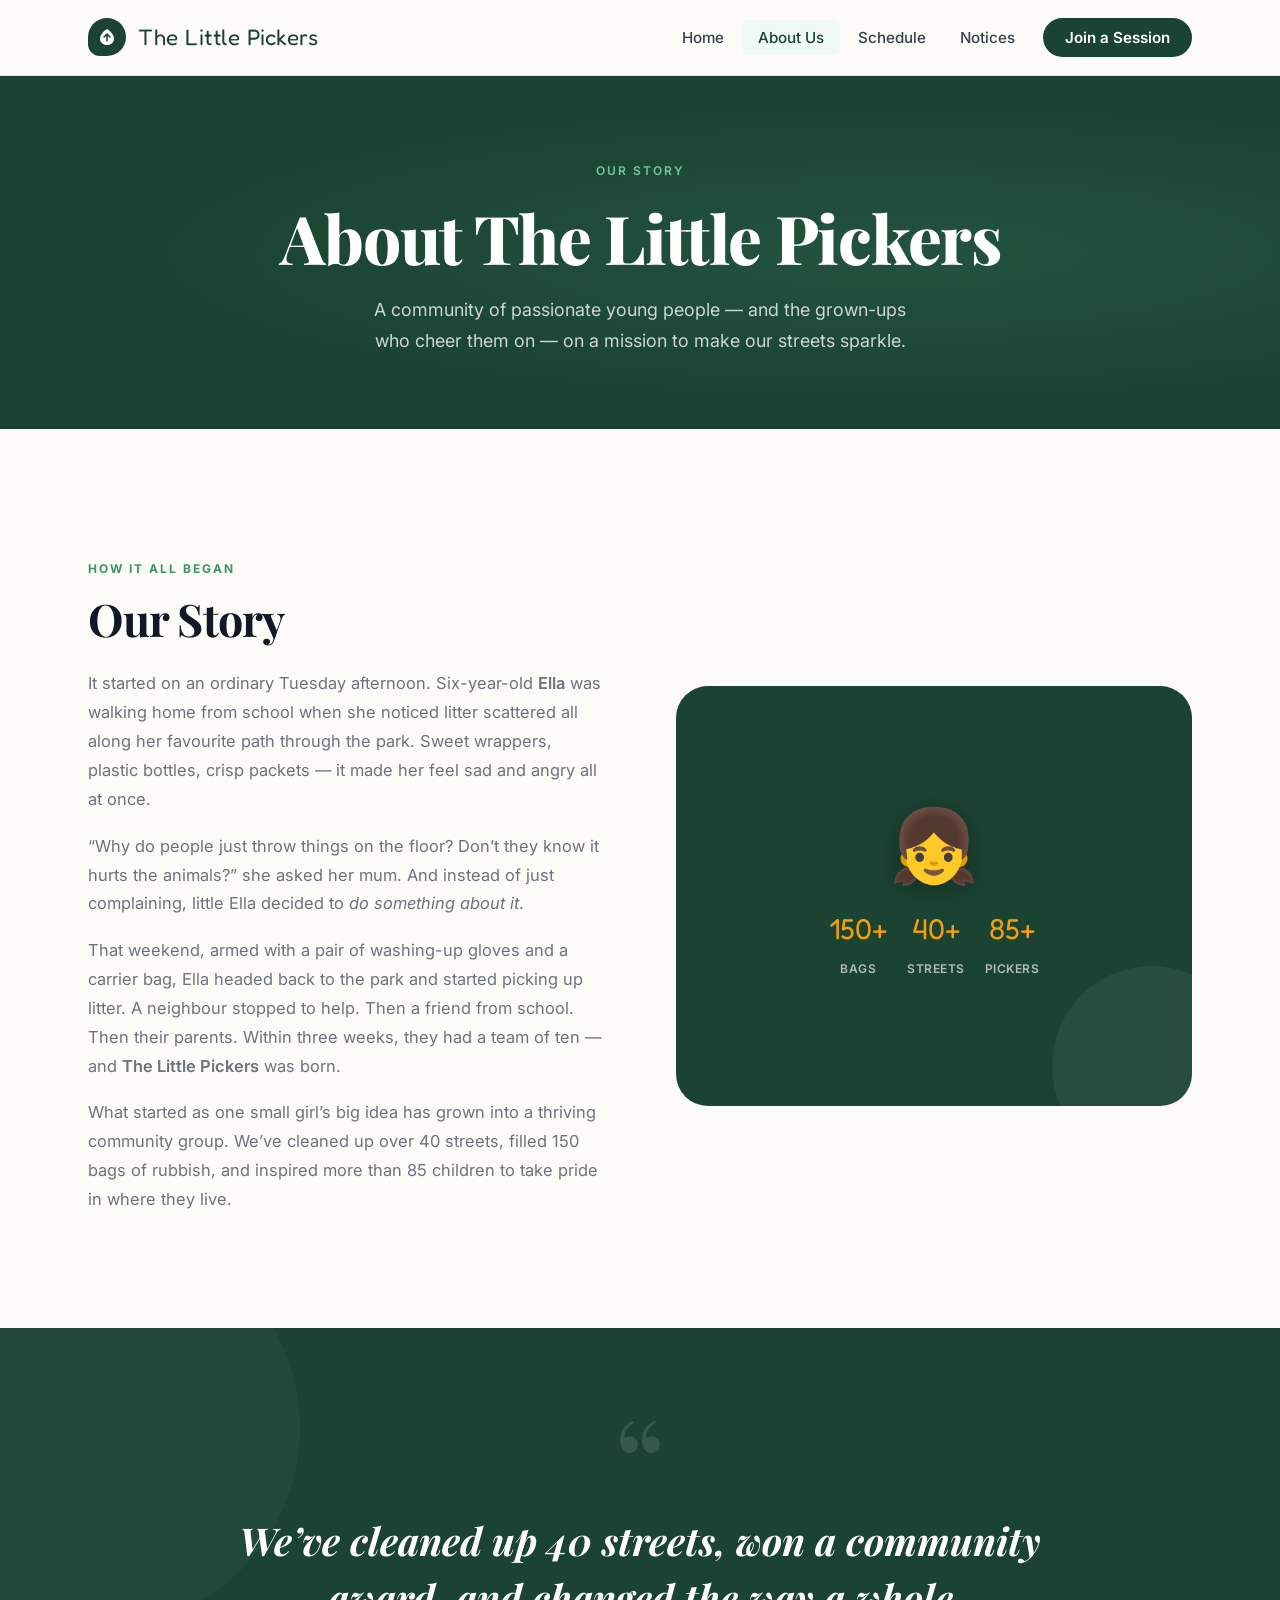
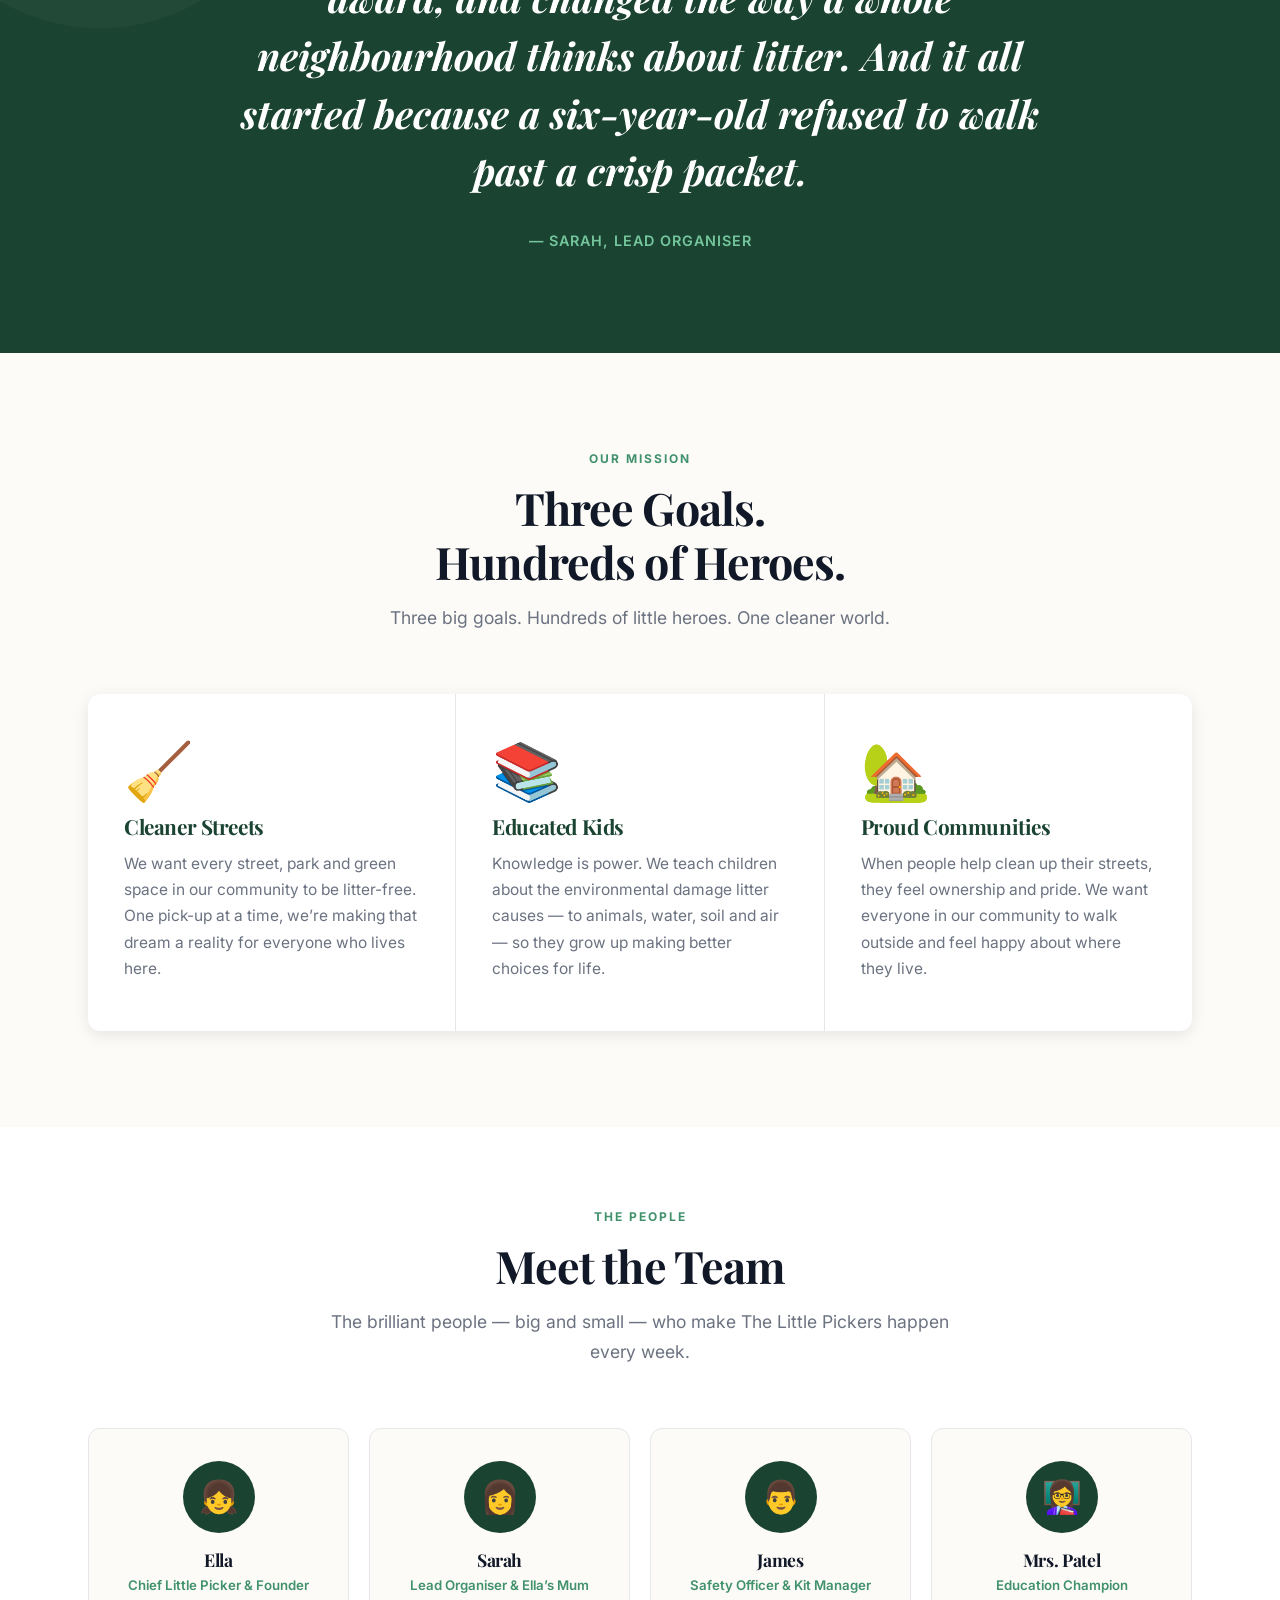
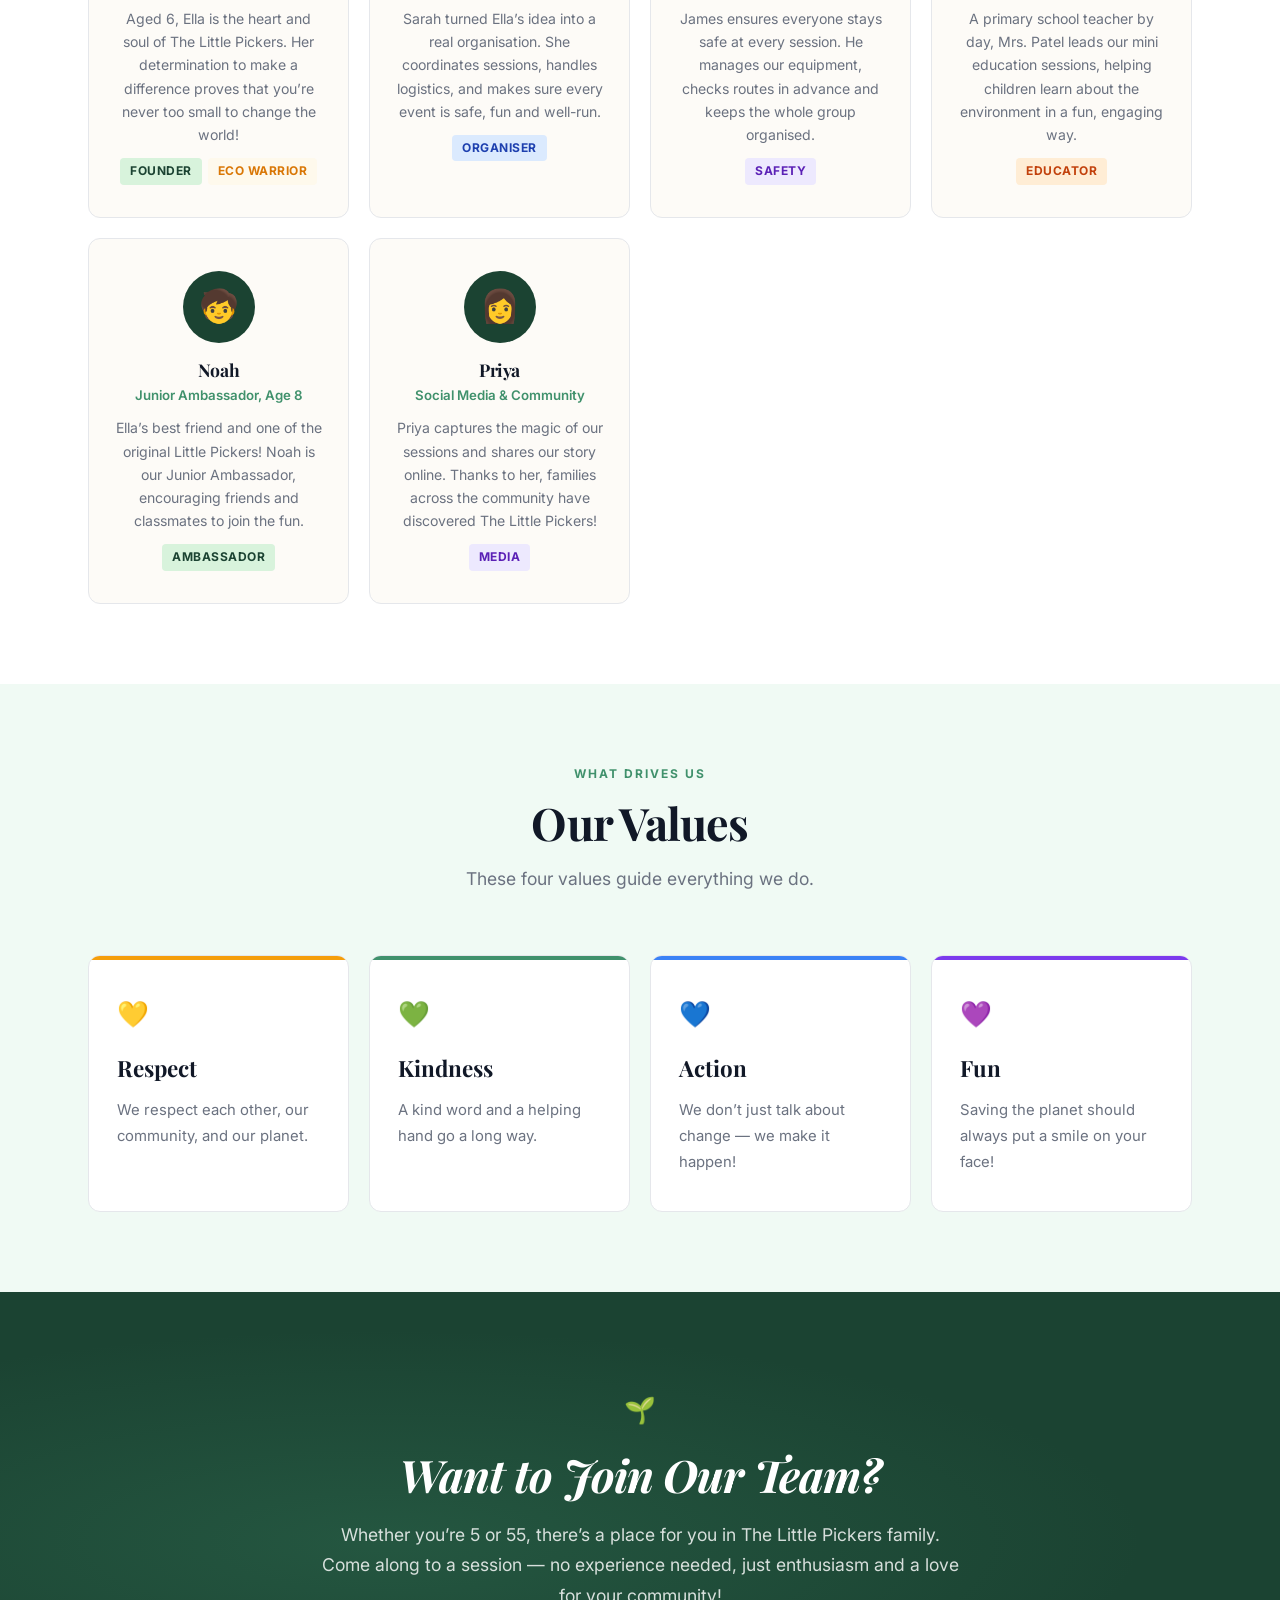
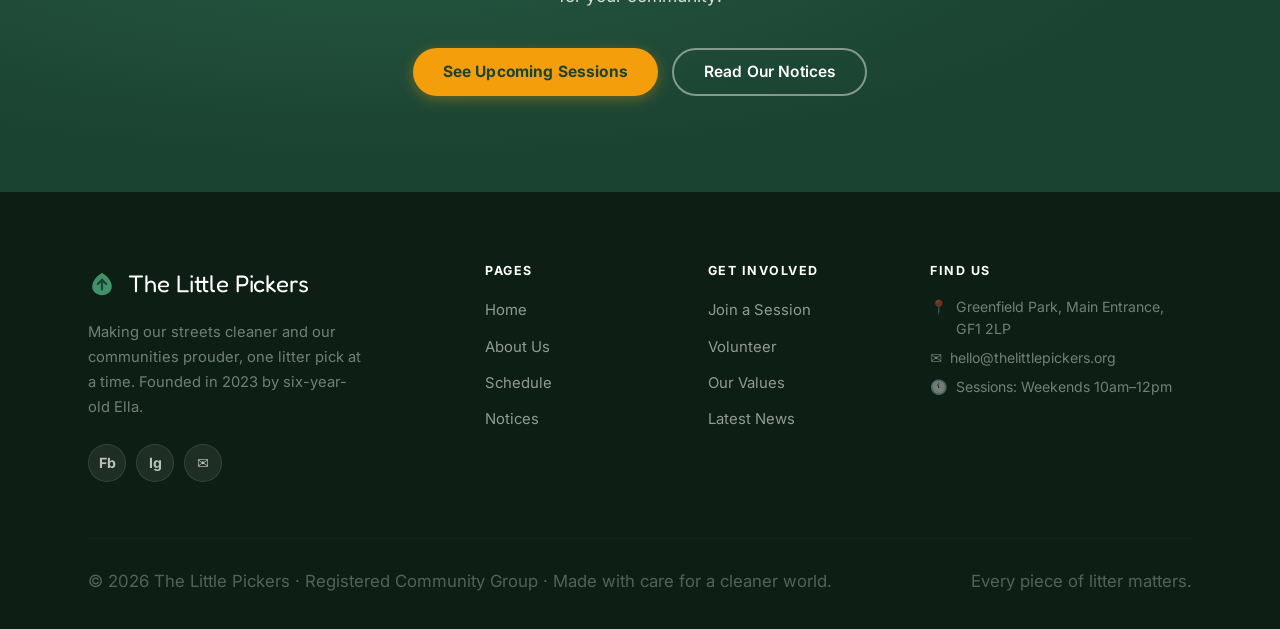
==== commit 0aa0567b: "Redesign: world-class charity website for The Little Pickers - Full CSS rewrite: Playfair Display + " ====
--- a/about.html
+++ b/about.html
@@ -13,7 +13,13 @@
   <nav class="navbar" role="navigation" aria-label="Main navigation">
     <div class="container">
       <a href="index.html" class="nav-logo" aria-label="The Little Pickers home">
-        <span class="logo-leaf" aria-hidden="true"><span class="logo-leaf-inner">🌿</span></span>
+        <span class="logo-mark" aria-hidden="true">
+          <svg width="20" height="20" viewBox="0 0 20 20" fill="none">
+            <path d="M10 2C10 2 3 6 3 12C3 15.31 6.13 18 10 18C13.87 18 17 15.31 17 12C17 6 10 2 10 2Z" fill="#fff"/>
+            <path d="M10 7L10 14" stroke="#1B4332" stroke-width="1.5" stroke-linecap="round"/>
+            <path d="M7 10L10 7L13 10" stroke="#1B4332" stroke-width="1.5" stroke-linecap="round" stroke-linejoin="round"/>
+          </svg>
+        </span>
         <span>The Little Pickers</span>
       </a>
       <ul class="nav-links" role="list">
@@ -21,7 +27,7 @@
         <li><a href="about.html" class="active">About Us</a></li>
         <li><a href="schedule.html">Schedule</a></li>
         <li><a href="notifications.html">Notices</a></li>
-        <li><a href="schedule.html" class="nav-cta">Join Us</a></li>
+        <li><a href="schedule.html" class="nav-cta">Join a Session</a></li>
       </ul>
       <button class="hamburger" aria-label="Open menu" aria-expanded="false" aria-controls="mobile-nav">
         <span></span><span></span><span></span>
@@ -33,16 +39,22 @@
     <a href="about.html" class="active">About Us</a>
     <a href="schedule.html">Schedule</a>
     <a href="notifications.html">Notices</a>
-    <a href="schedule.html" class="nav-cta">Join Us</a>
+    <a href="schedule.html" class="nav-cta">Join a Session</a>
   </nav>
 
   <!-- HERO -->
   <section class="hero-inner-page" aria-labelledby="about-hero-heading">
     <div class="container hero-inner">
+      <span class="page-eyebrow">Our Story</span>
       <h1 id="about-hero-heading">About The Little Pickers</h1>
       <p>A community of passionate young people — and the grown-ups who cheer them on — on a mission to make our streets sparkle.</p>
     </div>
   </section>
+  <div class="hero-inner-wave" aria-hidden="true">
+    <svg viewBox="0 0 1440 40" xmlns="http://www.w3.org/2000/svg" preserveAspectRatio="none">
+      <path d="M0,40 L0,20 Q360,0 720,20 Q1080,40 1440,20 L1440,40 Z" fill="#FDFBF7"/>
+    </svg>
+  </div>
 
   <!-- OUR STORY -->
   <section class="story-section" aria-labelledby="story-heading">
@@ -52,9 +64,9 @@
           <span class="story-badge">How It All Began</span>
           <h2 id="story-heading">Our Story</h2>
           <p>It started on an ordinary Tuesday afternoon. Six-year-old <strong>Ella</strong> was walking home from school when she noticed litter scattered all along her favourite path through the park. Sweet wrappers, plastic bottles, crisp packets — it made her feel sad and angry all at once.</p>
-          <p>"Why do people just throw things on the floor? Don't they know it hurts the animals?" she asked her mum. And instead of just complaining, little Ella decided to <em>do something about it</em>.</p>
+          <p>“Why do people just throw things on the floor? Don’t they know it hurts the animals?” she asked her mum. And instead of just complaining, little Ella decided to <em>do something about it</em>.</p>
           <p>That weekend, armed with a pair of washing-up gloves and a carrier bag, Ella headed back to the park and started picking up litter. A neighbour stopped to help. Then a friend from school. Then their parents. Within three weeks, they had a team of ten — and <strong>The Little Pickers</strong> was born.</p>
-          <p>What started as one small girl's big idea has grown into a thriving community group. We've cleaned up over 40 streets, filled 150 bags of rubbish, and inspired more than 85 children to take pride in where they live.</p>
+          <p>What started as one small girl’s big idea has grown into a thriving community group. We’ve cleaned up over 40 streets, filled 150 bags of rubbish, and inspired more than 85 children to take pride in where they live.</p>
         </div>
         <div class="story-visual" aria-hidden="true">
           <span class="story-big-emoji">👧</span>
@@ -77,27 +89,38 @@
     </div>
   </section>
 
+  <!-- PULL QUOTE -->
+  <section class="pullquote-section" aria-label="Quote from our Lead Organiser">
+    <div class="container">
+      <div class="pullquote-inner">
+        <span class="quote-marks" aria-hidden="true">“</span>
+        <p class="pullquote-text">We’ve cleaned up 40 streets, won a community award, and changed the way a whole neighbourhood thinks about litter. And it all started because a six-year-old refused to walk past a crisp packet.</p>
+        <p class="pullquote-attribution">— Sarah, Lead Organiser</p>
+      </div>
+    </div>
+  </section>
+
   <!-- OUR MISSION -->
-  <section class="section section-alt" aria-labelledby="mission-heading">
+  <section class="section bg-cream" aria-labelledby="mission-heading">
     <div class="container">
       <div class="section-header">
-        <h2 id="mission-heading">Our Mission</h2>
+        <span class="section-overline">Our Mission</span>
+        <h2 id="mission-heading">Three Goals.<br>Hundreds of Heroes.</h2>
         <p>Three big goals. Hundreds of little heroes. One cleaner world.</p>
-        <span class="section-rule" aria-hidden="true"></span>
-      </div>
-      <div class="card-grid">
-        <div class="card">
-          <div class="card-icon-wrap" aria-hidden="true">🧹</div>
+      </div>
+      <div class="features-row">
+        <div class="feature-panel">
+          <span class="feature-num" aria-hidden="true">🧹</span>
           <h3>Cleaner Streets</h3>
-          <p>We want every street, park and green space in our community to be litter-free. One pick-up at a time, we're making that dream a reality for everyone who lives here.</p>
-        </div>
-        <div class="card">
-          <div class="card-icon-wrap" aria-hidden="true">📚</div>
+          <p>We want every street, park and green space in our community to be litter-free. One pick-up at a time, we’re making that dream a reality for everyone who lives here.</p>
+        </div>
+        <div class="feature-panel">
+          <span class="feature-num" aria-hidden="true">📚</span>
           <h3>Educated Kids</h3>
-          <p>Knowledge is power! We teach children about the environmental damage litter causes — to animals, water, soil and air — so they grow up making better choices for life.</p>
-        </div>
-        <div class="card">
-          <div class="card-icon-wrap" aria-hidden="true">🏡</div>
+          <p>Knowledge is power. We teach children about the environmental damage litter causes — to animals, water, soil and air — so they grow up making better choices for life.</p>
+        </div>
+        <div class="feature-panel">
+          <span class="feature-num" aria-hidden="true">🏡</span>
           <h3>Proud Communities</h3>
           <p>When people help clean up their streets, they feel ownership and pride. We want everyone in our community to walk outside and feel happy about where they live.</p>
         </div>
@@ -109,9 +132,9 @@
   <section class="team-section" id="team" aria-labelledby="team-heading">
     <div class="container">
       <div class="section-header">
+        <span class="section-overline">The People</span>
         <h2 id="team-heading">Meet the Team</h2>
         <p>The brilliant people — big and small — who make The Little Pickers happen every week.</p>
-        <span class="section-rule" aria-hidden="true"></span>
       </div>
       <div class="team-grid">
 
@@ -119,7 +142,7 @@
           <div class="team-avatar" aria-hidden="true">👧</div>
           <h3>Ella</h3>
           <div class="team-role">Chief Little Picker &amp; Founder</div>
-          <p>Aged 6, Ella is the heart and soul of The Little Pickers. Her determination to make a difference proves that you're never too small to change the world!</p>
+          <p>Aged 6, Ella is the heart and soul of The Little Pickers. Her determination to make a difference proves that you’re never too small to change the world!</p>
           <div class="team-tags">
             <span class="badge badge-green">Founder</span>
             <span class="badge badge-yellow">Eco Warrior</span>
@@ -129,8 +152,8 @@
         <div class="team-card">
           <div class="team-avatar" aria-hidden="true">👩</div>
           <h3>Sarah</h3>
-          <div class="team-role">Lead Organiser &amp; Ella's Mum</div>
-          <p>Sarah turned Ella's idea into a real organisation. She coordinates sessions, handles logistics, and makes sure every event is safe, fun and well-run.</p>
+          <div class="team-role">Lead Organiser &amp; Ella’s Mum</div>
+          <p>Sarah turned Ella’s idea into a real organisation. She coordinates sessions, handles logistics, and makes sure every event is safe, fun and well-run.</p>
           <div class="team-tags"><span class="badge badge-blue">Organiser</span></div>
         </div>
 
@@ -154,7 +177,7 @@
           <div class="team-avatar" aria-hidden="true">🧒</div>
           <h3>Noah</h3>
           <div class="team-role">Junior Ambassador, Age 8</div>
-          <p>Ella's best friend and one of the original Little Pickers! Noah is our Junior Ambassador, encouraging friends and classmates to join the fun.</p>
+          <p>Ella’s best friend and one of the original Little Pickers! Noah is our Junior Ambassador, encouraging friends and classmates to join the fun.</p>
           <div class="team-tags"><span class="badge badge-green">Ambassador</span></div>
         </div>
 
@@ -171,12 +194,12 @@
   </section>
 
   <!-- OUR VALUES -->
-  <section class="values-section" id="values" aria-labelledby="values-heading">
+  <section class="values-section bg-sage-faint" id="values" aria-labelledby="values-heading">
     <div class="container">
       <div class="section-header">
+        <span class="section-overline">What Drives Us</span>
         <h2 id="values-heading">Our Values</h2>
         <p>These four values guide everything we do.</p>
-        <span class="section-rule" aria-hidden="true"></span>
       </div>
       <div class="values-grid">
         <div class="value-block value-yellow">
@@ -192,7 +215,7 @@
         <div class="value-block value-blue">
           <span class="value-icon" aria-hidden="true">💙</span>
           <span class="value-block-title">Action</span>
-          <p>We don't just talk about change — we make it happen!</p>
+          <p>We don’t just talk about change — we make it happen!</p>
         </div>
         <div class="value-block value-purple">
           <span class="value-icon" aria-hidden="true">💜</span>
@@ -205,13 +228,15 @@
 
   <!-- CTA -->
   <section class="cta-section" aria-labelledby="join-cta-heading">
-    <div class="container cta-inner">
-      <span class="cta-icon" aria-hidden="true">🌱</span>
-      <h2 id="join-cta-heading">Want to Join Our Team?</h2>
-      <p>Whether you're 5 or 55, there's a place for you in The Little Pickers family. Come along to a session — no experience needed, just enthusiasm and a love for your community!</p>
-      <div class="cta-buttons">
-        <a href="schedule.html" class="btn btn-primary">See Upcoming Sessions</a>
-        <a href="notifications.html" class="btn btn-outline-white">Read Our Notices</a>
+    <div class="container">
+      <div class="cta-inner">
+        <span class="cta-icon" aria-hidden="true">🌱</span>
+        <h2 id="join-cta-heading">Want to Join Our Team?</h2>
+        <p>Whether you’re 5 or 55, there’s a place for you in The Little Pickers family. Come along to a session — no experience needed, just enthusiasm and a love for your community!</p>
+        <div class="cta-buttons">
+          <a href="schedule.html" class="btn btn-primary">See Upcoming Sessions</a>
+          <a href="notifications.html" class="btn btn-outline-white">Read Our Notices</a>
+        </div>
       </div>
     </div>
   </section>
@@ -221,12 +246,19 @@
     <div class="container">
       <div class="footer-grid">
         <div class="footer-brand">
-          <div class="footer-logo"><span aria-hidden="true">🌿</span> The Little Pickers</div>
-          <p>Making our streets cleaner and our communities prouder, one litter pick at a time. Founded by a 6-year-old with a big heart.</p>
+          <div class="footer-logo">
+            <svg width="28" height="28" viewBox="0 0 20 20" fill="none" aria-hidden="true">
+              <path d="M10 2C10 2 3 6 3 12C3 15.31 6.13 18 10 18C13.87 18 17 15.31 17 12C17 6 10 2 10 2Z" fill="#40916C"/>
+              <path d="M10 7L10 14" stroke="#1B4332" stroke-width="1.5" stroke-linecap="round"/>
+              <path d="M7 10L10 7L13 10" stroke="#1B4332" stroke-width="1.5" stroke-linecap="round" stroke-linejoin="round"/>
+            </svg>
+            The Little Pickers
+          </div>
+          <p>Making our streets cleaner and our communities prouder, one litter pick at a time. Founded in 2023 by six-year-old Ella.</p>
           <div class="footer-social">
-            <a href="#" class="social-btn" aria-label="Facebook">f</a>
-            <a href="#" class="social-btn" aria-label="Instagram">in</a>
-            <a href="#" class="social-btn" aria-label="Email">@</a>
+            <a href="#" class="social-btn" aria-label="Facebook">Fb</a>
+            <a href="#" class="social-btn" aria-label="Instagram">Ig</a>
+            <a href="#" class="social-btn" aria-label="Email">✉</a>
           </div>
         </div>
         <div class="footer-col">
@@ -251,12 +283,12 @@
           <h4>Find Us</h4>
           <p><span aria-hidden="true">📍</span> Greenfield Park, Main Entrance, GF1 2LP</p>
           <p><span aria-hidden="true">✉</span> hello@thelittlepickers.org</p>
-          <p><span aria-hidden="true">🕙</span> Sessions: Weekends 10am–12pm</p>
+          <p><span aria-hidden="true">🕚</span> Sessions: Weekends 10am–12pm</p>
         </div>
       </div>
       <div class="footer-bottom">
-        <p>© 2026 The Little Pickers. Made with ❤️ by little hands for a cleaner world.</p>
-        <p>Every piece of litter matters. Be the change.</p>
+        <p>© 2026 The Little Pickers · Registered Community Group · Made with care for a cleaner world.</p>
+        <p>Every piece of litter matters.</p>
       </div>
     </div>
   </footer>
@@ -264,4 +296,4 @@
   <button class="back-to-top" aria-label="Back to top">↑</button>
   <script src="js/main.js"></script>
 </body>
-</html>
+</html>
--- a/css/styles.css
+++ b/css/styles.css
@@ -1,64 +1,57 @@
 /* =====================================================
-   THE LITTLE PICKERS – Stylesheet
-   Professional, clean, child-friendly
-   ===================================================== */
-
-@import url('https://fonts.googleapis.com/css2?family=Fredoka+One&family=Nunito:wght@400;600;700;800&display=swap');
-
-/* --- Design Tokens --- */
+   THE LITTLE PICKERS
+   World-class charity website design
+   ===================================================== */
+
+@import url('https://fonts.googleapis.com/css2?family=Playfair+Display:ital,wght@0,700;0,800;1,700;1,800&family=Inter:wght@400;500;600;700&family=Fredoka+One&display=swap');
+
+/* ─── Design Tokens ──────────────────────────────────── */
 :root {
-  /* Greens */
-  --forest:        #1B4332;
-  --forest-mid:    #2D6A4F;
-  --forest-light:  #40916C;
-  --sage:          #74C69D;
-  --sage-pale:     #D8F3DC;
-  --sage-faint:    #F0FAF4;
-
-  /* Accent */
-  --amber:         #D97706;
-  --amber-mid:     #F59E0B;
-  --amber-pale:    #FEF3C7;
-
-  /* Neutrals */
-  --white:         #FFFFFF;
-  --bg:            #F8FAF8;
-  --border:        #E4EDE7;
-  --text:          #1A2F1A;
-  --text-mid:      #374151;
-  --text-light:    #6B7280;
-
-  /* Shadows */
-  --shadow-sm:     0 1px 4px rgba(0,0,0,0.06);
-  --shadow:        0 2px 14px rgba(0,0,0,0.08);
-  --shadow-md:     0 6px 24px rgba(0,0,0,0.11);
-  --shadow-hover:  0 10px 36px rgba(0,0,0,0.14);
-
-  /* Radii */
-  --radius-sm:  8px;
-  --radius:     14px;
-  --radius-lg:  24px;
-
-  /* Type */
-  --font-head: 'Fredoka One', cursive;
-  --font-body: 'Nunito', sans-serif;
-
-  /* Motion */
-  --ease:     cubic-bezier(.4,0,.2,1);
-  --duration: 0.22s;
-
-  --nav-height: 72px;
-}
-
-/* ─── Reset ─────────────────────────────────────────── */
+  --forest:       #1B4332;
+  --forest-mid:   #2D6A4F;
+  --forest-light: #40916C;
+  --sage:         #74C69D;
+  --sage-pale:    #D8F3DC;
+  --sage-faint:   #F0FAF4;
+  --cream:        #FDFBF7;
+  --amber:        #D97706;
+  --amber-mid:    #F59E0B;
+  --amber-pale:   #FEF9EC;
+  --ink:          #111827;
+  --ink-mid:      #374151;
+  --ink-light:    #6B7280;
+  --white:        #FFFFFF;
+  --border:       #E5E7EB;
+
+  --shadow-sm:  0 1px 3px rgba(0,0,0,0.07);
+  --shadow:     0 4px 16px rgba(0,0,0,0.09);
+  --shadow-md:  0 8px 30px rgba(0,0,0,0.12);
+  --shadow-lg:  0 20px 56px rgba(0,0,0,0.16);
+
+  --font-display: 'Playfair Display', Georgia, serif;
+  --font-body:    'Inter', system-ui, sans-serif;
+  --font-brand:   'Fredoka One', cursive;
+
+  --ease:      cubic-bezier(.4,0,.2,1);
+  --duration:  0.25s;
+  --nav-height: 76px;
+
+  --radius-sm:  6px;
+  --radius:     12px;
+  --radius-lg:  20px;
+  --radius-xl:  32px;
+}
+
+/* ─── Reset ──────────────────────────────────────────── */
 *, *::before, *::after { box-sizing: border-box; margin: 0; padding: 0; }
 html { scroll-behavior: smooth; font-size: 16px; }
 body {
   font-family: var(--font-body);
-  background: var(--bg);
-  color: var(--text);
+  background: var(--cream);
+  color: var(--ink);
   line-height: 1.7;
   overflow-x: hidden;
+  -webkit-font-smoothing: antialiased;
 }
 img { max-width: 100%; display: block; }
 a { color: var(--forest-light); text-decoration: none; transition: color var(--duration) var(--ease); }
@@ -66,45 +59,62 @@
 ul { list-style: none; }
 
 /* ─── Typography ─────────────────────────────────────── */
-h1, h2, h3, h4 { font-family: var(--font-head); line-height: 1.2; color: var(--text); }
-h1 { font-size: clamp(2rem, 5vw, 3rem); }
-h2 { font-size: clamp(1.6rem, 4vw, 2.3rem); }
-h3 { font-size: clamp(1.15rem, 3vw, 1.55rem); }
-h4 { font-size: 1.05rem; }
-p  { font-size: 1.05rem; }
+h1, h2, h3, h4 {
+  font-family: var(--font-display);
+  line-height: 1.2;
+  color: var(--ink);
+  letter-spacing: -0.02em;
+}
+h1 { font-size: clamp(2.4rem, 6vw, 4.2rem); font-weight: 800; }
+h2 { font-size: clamp(1.8rem, 4vw, 2.8rem); font-weight: 700; }
+h3 { font-size: clamp(1.2rem, 2.5vw, 1.5rem); font-weight: 700; }
+h4 { font-size: 1.05rem; font-weight: 700; font-family: var(--font-body); }
+p  { font-size: 1.05rem; line-height: 1.75; }
+strong { font-weight: 600; }
 
 /* ─── Layout ─────────────────────────────────────────── */
-.container { max-width: 1140px; margin: 0 auto; padding: 0 24px; }
-.section    { padding: 80px 0; }
-.section-alt { background: var(--sage-faint); }
-
-.section-header { max-width: 580px; margin: 0 auto 52px; text-align: center; }
-.section-header h2 { margin-bottom: 12px; }
-.section-header p  { color: var(--text-light); font-size: 1.08rem; }
-
-/* Decorative rule under section titles */
-.section-rule {
+.container { max-width: 1160px; margin: 0 auto; padding: 0 28px; }
+.section    { padding: 96px 0; }
+.section-sm { padding: 64px 0; }
+.bg-cream     { background: var(--cream); }
+.bg-white     { background: var(--white); }
+.bg-sage-faint{ background: var(--sage-faint); }
+.bg-forest    { background: var(--forest); }
+
+/* Section headers */
+.section-header { max-width: 620px; margin: 0 auto 60px; text-align: center; }
+.section-header h2 { margin-bottom: 14px; }
+.section-header p  { color: var(--ink-light); font-size: 1.1rem; }
+.section-overline {
   display: block;
-  width: 48px; height: 4px;
-  background: var(--amber-mid);
-  border-radius: 2px;
-  margin: 14px auto 0;
-}
-
-/* ─── Visually hidden (a11y) ──────────────────────────── */
+  font-family: var(--font-body); font-weight: 700;
+  font-size: 0.75rem; letter-spacing: 2px;
+  text-transform: uppercase;
+  color: var(--forest-light);
+  margin-bottom: 12px;
+}
+
+/* ─── A11y helpers ───────────────────────────────────── */
 .visually-hidden {
   position: absolute; width: 1px; height: 1px;
   padding: 0; margin: -1px; overflow: hidden;
   clip: rect(0,0,0,0); white-space: nowrap; border: 0;
 }
 .hidden { display: none !important; }
+.text-center { text-align: center; }
+.mt-40 { margin-top: 40px; }
+
+/* ─── Utilities ──────────────────────────────────────── */
+.board-heading { font-family: var(--font-display); color: var(--forest); margin-bottom: 28px; font-weight: 700; }
+.session-date-strip-special { background: var(--forest-mid) !important; }
 
 /* =====================================================
    NAVIGATION
    ===================================================== */
 .navbar {
   position: sticky; top: 0; z-index: 1000;
-  background: var(--white);
+  background: rgba(253,251,247,0.96);
+  backdrop-filter: blur(12px);
   border-bottom: 1px solid var(--border);
   height: var(--nav-height);
   display: flex; align-items: center;
@@ -116,29 +126,28 @@
 
 /* Logo */
 .nav-logo {
-  display: flex; align-items: center; gap: 10px;
-  font-family: var(--font-head); font-size: 1.45rem;
-  color: var(--forest); letter-spacing: 0.3px;
+  display: flex; align-items: center; gap: 12px;
+  font-family: var(--font-brand); font-size: 1.4rem;
+  color: var(--forest); letter-spacing: 0.5px;
   text-decoration: none;
 }
-.logo-leaf {
-  width: 36px; height: 36px;
+.logo-mark {
+  width: 38px; height: 38px;
   background: var(--forest);
-  border-radius: 50% 50% 50% 0;
-  transform: rotate(-45deg);
+  border-radius: 50% 50% 50% 12px;
   display: flex; align-items: center; justify-content: center;
-  font-size: 1rem; color: #fff;
-}
-.logo-leaf-inner { transform: rotate(45deg); }
+  flex-shrink: 0;
+}
+.logo-mark svg { display: block; }
 
 /* Nav links */
 .nav-links {
-  display: flex; align-items: center; gap: 4px;
+  display: flex; align-items: center; gap: 2px;
 }
 .nav-links a {
-  font-family: var(--font-body); font-weight: 700;
-  font-size: 0.97rem; color: var(--text-mid);
-  padding: 8px 14px; border-radius: 8px;
+  font-family: var(--font-body); font-weight: 500;
+  font-size: 0.95rem; color: var(--ink-mid);
+  padding: 8px 16px; border-radius: var(--radius-sm);
   transition: background var(--duration) var(--ease), color var(--duration) var(--ease);
 }
 .nav-links a:hover, .nav-links a.active {
@@ -146,362 +155,616 @@
 }
 .nav-links a.nav-cta {
   background: var(--forest); color: #fff !important;
-  padding: 9px 20px; border-radius: 50px; margin-left: 8px;
+  padding: 10px 22px; border-radius: 50px; margin-left: 10px;
+  font-weight: 600;
 }
 .nav-links a.nav-cta:hover { background: var(--forest-mid); }
 
 /* Hamburger */
 .hamburger {
   display: none; flex-direction: column; gap: 5px;
-  cursor: pointer; padding: 6px;
+  cursor: pointer; padding: 7px;
   background: none; border: none; border-radius: var(--radius-sm);
-  transition: background var(--duration) var(--ease);
-}
-.hamburger:hover { background: var(--sage-faint); }
+}
 .hamburger span {
-  width: 24px; height: 2.5px;
+  width: 22px; height: 2px;
   background: var(--forest); border-radius: 2px; display: block;
   transition: transform var(--duration) var(--ease), opacity var(--duration) var(--ease);
 }
-.hamburger.open span:nth-child(1) { transform: translateY(7.5px) rotate(45deg); }
+.hamburger.open span:nth-child(1) { transform: translateY(7px) rotate(45deg); }
 .hamburger.open span:nth-child(2) { opacity: 0; }
-.hamburger.open span:nth-child(3) { transform: translateY(-7.5px) rotate(-45deg); }
+.hamburger.open span:nth-child(3) { transform: translateY(-7px) rotate(-45deg); }
 
 /* Mobile nav */
 .mobile-nav {
   display: none; position: fixed;
   top: var(--nav-height); left: 0; right: 0;
-  background: var(--white);
-  padding: 16px 20px 28px;
-  box-shadow: var(--shadow-md);
-  z-index: 999; flex-direction: column; gap: 6px;
+  background: var(--white); padding: 16px 24px 28px;
+  box-shadow: var(--shadow-md); z-index: 999;
+  flex-direction: column; gap: 6px;
   border-top: 1px solid var(--border);
   animation: slideDown 0.2s ease;
 }
 .mobile-nav.open { display: flex; }
 .mobile-nav a {
-  font-family: var(--font-body); font-weight: 700;
-  font-size: 1.1rem; color: var(--text-mid);
-  padding: 11px 16px; border-radius: var(--radius-sm);
-  transition: background var(--duration) var(--ease);
+  font-family: var(--font-body); font-weight: 600;
+  font-size: 1.1rem; color: var(--ink-mid);
+  padding: 12px 16px; border-radius: var(--radius-sm);
 }
 .mobile-nav a:hover, .mobile-nav a.active {
   background: var(--sage-faint); color: var(--forest);
 }
 .mobile-nav a.nav-cta {
-  background: var(--forest); color: #fff; text-align: center; margin-top: 8px;
-  border-radius: 50px;
+  background: var(--forest); color: #fff; text-align: center;
+  margin-top: 8px; border-radius: 50px; font-weight: 600;
 }
 .mobile-nav a.nav-cta:hover { background: var(--forest-mid); }
 
 /* =====================================================
-   HERO — HOME
+   HERO — HOME PAGE
+   Two-column editorial layout
    ===================================================== */
 .hero-home {
   background: var(--forest);
-  padding: 100px 0 90px;
-  text-align: center;
+  padding: 0;
   position: relative;
   overflow: hidden;
-}
-
-/* Subtle leaf-pattern watermark shapes */
+  min-height: calc(100vh - var(--nav-height));
+  display: flex; align-items: center;
+}
+
 .hero-home::before {
   content: '';
-  position: absolute; bottom: -120px; left: -100px;
-  width: 500px; height: 500px;
+  position: absolute; inset: 0;
+  background-image:
+    radial-gradient(ellipse at 80% 50%, rgba(64,145,108,0.25) 0%, transparent 60%),
+    radial-gradient(ellipse at 20% 80%, rgba(27,67,50,0.4) 0%, transparent 50%);
+  pointer-events: none;
+}
+
+.hero-split {
+  position: relative; z-index: 1;
+  display: grid;
+  grid-template-columns: 1fr 1fr;
+  gap: 0;
+  width: 100%;
+  min-height: calc(100vh - var(--nav-height));
+}
+
+.hero-text-col {
+  padding: 80px 60px 80px 0;
+  display: flex; flex-direction: column; justify-content: center;
+}
+
+.hero-overline {
+  display: inline-flex; align-items: center; gap: 10px;
+  font-family: var(--font-body); font-weight: 600;
+  font-size: 0.78rem; letter-spacing: 2px;
+  text-transform: uppercase; color: var(--sage);
+  margin-bottom: 24px;
+}
+.hero-overline::before {
+  content: '';
+  display: block; width: 32px; height: 2px;
+  background: var(--sage); flex-shrink: 0;
+}
+
+.hero-home h1 {
+  font-family: var(--font-display);
+  font-style: italic;
+  font-weight: 800;
+  color: #fff;
+  font-size: clamp(2.6rem, 5vw, 4.4rem);
+  line-height: 1.1;
+  margin-bottom: 24px;
+  letter-spacing: -0.03em;
+}
+
+.hero-home h1 .hero-highlight {
+  color: var(--amber-mid);
+  font-style: normal;
+}
+
+.hero-home p {
+  font-size: 1.15rem;
+  color: rgba(255,255,255,0.75);
+  max-width: 480px;
+  margin-bottom: 40px;
+  line-height: 1.8;
+}
+
+.hero-cta {
+  display: flex; gap: 14px; flex-wrap: wrap;
+}
+
+/* Hero right column — CSS art panel */
+.hero-visual-col {
+  position: relative;
   background: rgba(255,255,255,0.04);
-  border-radius: 50%;
-  pointer-events: none;
-}
-.hero-home::after {
+  border-left: 1px solid rgba(255,255,255,0.08);
+  display: flex; align-items: center; justify-content: center;
+  overflow: hidden;
+}
+
+.hero-visual-col::before {
   content: '';
-  position: absolute; top: -80px; right: -80px;
-  width: 380px; height: 380px;
-  background: rgba(255,255,255,0.03);
-  border-radius: 50%;
-  pointer-events: none;
-}
-
-.hero-home .hero-inner { position: relative; z-index: 1; }
-.hero-eyebrow {
-  display: inline-block;
-  background: rgba(255,255,255,0.15);
-  color: rgba(255,255,255,0.92);
-  font-family: var(--font-body); font-weight: 800;
-  font-size: 0.85rem; letter-spacing: 1.2px;
-  text-transform: uppercase;
-  padding: 6px 18px;
-  border-radius: 50px;
-  margin-bottom: 24px;
-  border: 1px solid rgba(255,255,255,0.2);
-}
-.hero-home h1 {
-  color: #fff; margin-bottom: 20px;
-  font-size: clamp(2.2rem, 5.5vw, 3.4rem);
-  line-height: 1.15;
-}
-.hero-home p {
-  font-size: 1.18rem; color: rgba(255,255,255,0.82);
-  max-width: 540px; margin: 0 auto 36px;
-}
-.hero-cta {
-  display: flex; gap: 14px; justify-content: center; flex-wrap: wrap;
-}
+  position: absolute; inset: 0;
+  background: radial-gradient(ellipse at center, rgba(116,198,157,0.15) 0%, transparent 70%);
+}
+
+.hero-illustration {
+  position: relative; z-index: 1;
+  display: flex; flex-direction: column; align-items: center; justify-content: center;
+  gap: 32px; padding: 60px 40px;
+  width: 100%;
+}
+
+.hero-stat-pill {
+  background: rgba(255,255,255,0.1);
+  border: 1px solid rgba(255,255,255,0.18);
+  border-radius: 100px;
+  padding: 12px 24px;
+  display: flex; align-items: center; gap: 14px;
+  width: 100%; max-width: 280px;
+  backdrop-filter: blur(8px);
+}
+.hero-stat-pill .pill-num {
+  font-family: var(--font-brand);
+  font-size: 2rem; color: var(--amber-mid);
+  line-height: 1; flex-shrink: 0;
+}
+.hero-stat-pill .pill-label {
+  font-size: 0.9rem; color: rgba(255,255,255,0.8);
+  font-weight: 500; line-height: 1.3;
+}
+
+.hero-large-leaf {
+  width: 200px; height: 200px;
+  border-radius: 100% 0 100% 0;
+  background: rgba(255,255,255,0.06);
+  border: 1px solid rgba(255,255,255,0.1);
+  display: flex; align-items: center; justify-content: center;
+  font-size: 5rem;
+  margin: 10px 0;
+}
+
+/* Hero wave bottom */
+.hero-wave {
+  position: absolute; bottom: -1px; left: 0; right: 0;
+  line-height: 0;
+}
+.hero-wave svg { display: block; width: 100%; }
 
 /* =====================================================
    HERO — INNER PAGES
    ===================================================== */
 .hero-inner-page {
   background: var(--forest);
-  padding: 64px 0 60px;
+  padding: 80px 0 72px;
   text-align: center;
   color: #fff;
   position: relative; overflow: hidden;
 }
-.hero-inner-page::before {
+.hero-inner-page::after {
   content: '';
   position: absolute; inset: 0;
-  background: url("data:image/svg+xml,%3Csvg width='60' height='60' viewBox='0 0 60 60' xmlns='http://www.w3.org/2000/svg'%3E%3Ccircle cx='30' cy='30' r='28' fill='none' stroke='rgba(255,255,255,0.04)' stroke-width='1'/%3E%3C/svg%3E") center/60px;
+  background: radial-gradient(ellipse at 70% 50%, rgba(64,145,108,0.2) 0%, transparent 60%);
   pointer-events: none;
 }
 .hero-inner-page .hero-inner { position: relative; z-index: 1; }
-.hero-inner-page h1 { color: #fff; margin-bottom: 14px; }
-.hero-inner-page p  { color: rgba(255,255,255,0.82); font-size: 1.1rem; max-width: 540px; margin: 0 auto; }
+.hero-inner-page h1 { color: #fff; margin-bottom: 16px; }
+.hero-inner-page p  {
+  color: rgba(255,255,255,0.78); font-size: 1.12rem;
+  max-width: 560px; margin: 0 auto;
+}
+.hero-inner-page .page-eyebrow {
+  display: inline-block;
+  font-family: var(--font-body); font-weight: 600;
+  font-size: 0.75rem; letter-spacing: 2px; text-transform: uppercase;
+  color: var(--sage); margin-bottom: 16px;
+}
+.hero-inner-wave {
+  line-height: 0; margin-top: -1px;
+}
+.hero-inner-wave svg { display: block; width: 100%; }
+
+/* =====================================================
+   TRUST / AWARD BAR
+   ===================================================== */
+.trust-bar {
+  background: var(--ink);
+  padding: 16px 0;
+  overflow: hidden;
+}
+.trust-bar-inner {
+  display: flex; align-items: center; justify-content: center;
+  gap: 0; flex-wrap: wrap;
+}
+.trust-item {
+  display: flex; align-items: center; gap: 8px;
+  color: rgba(255,255,255,0.75);
+  font-size: 0.82rem; font-weight: 500;
+  padding: 6px 28px;
+  border-right: 1px solid rgba(255,255,255,0.12);
+  white-space: nowrap;
+}
+.trust-item:last-child { border-right: none; }
+.trust-item strong { color: var(--amber-mid); font-weight: 700; }
+.trust-icon { font-size: 1rem; flex-shrink: 0; }
 
 /* =====================================================
    BUTTONS
    ===================================================== */
 .btn {
   display: inline-flex; align-items: center; gap: 8px;
-  font-family: var(--font-body); font-weight: 800;
-  font-size: 1rem; padding: 13px 28px;
+  font-family: var(--font-body); font-weight: 600;
+  font-size: 0.97rem; padding: 14px 30px;
   border-radius: 50px; border: none; cursor: pointer;
   transition: transform var(--duration) var(--ease),
               box-shadow var(--duration) var(--ease),
               background var(--duration) var(--ease);
-  text-decoration: none; line-height: 1;
+  text-decoration: none; line-height: 1; letter-spacing: 0.01em;
 }
 .btn:hover { transform: translateY(-2px); }
 
 .btn-primary {
   background: var(--amber-mid); color: var(--forest);
-  box-shadow: 0 3px 12px rgba(245,158,11,0.35);
+  box-shadow: 0 3px 14px rgba(245,158,11,0.35); font-weight: 700;
 }
 .btn-primary:hover {
-  background: var(--amber); color: var(--forest);
-  box-shadow: 0 6px 22px rgba(245,158,11,0.45);
+  background: var(--amber); box-shadow: 0 6px 24px rgba(245,158,11,0.45);
 }
 
 .btn-secondary {
+  background: var(--white); color: var(--forest);
+  box-shadow: var(--shadow-sm);
+}
+.btn-secondary:hover {
+  background: var(--sage-pale); box-shadow: var(--shadow);
+}
+
+.btn-green {
   background: var(--forest-light); color: #fff;
-  box-shadow: 0 3px 12px rgba(64,145,108,0.3);
-}
-.btn-secondary:hover {
-  background: var(--forest-mid); color: #fff;
-  box-shadow: 0 6px 22px rgba(64,145,108,0.4);
-}
+  box-shadow: 0 3px 14px rgba(64,145,108,0.35);
+}
+.btn-green:hover { background: var(--forest-mid); box-shadow: 0 6px 24px rgba(64,145,108,0.45); }
 
 .btn-outline {
   background: transparent; color: var(--forest);
   border: 2px solid var(--forest-light);
 }
-.btn-outline:hover {
-  background: var(--forest); color: #fff;
-  border-color: var(--forest);
-}
+.btn-outline:hover { background: var(--forest); color: #fff; border-color: var(--forest); }
 
 .btn-outline-white {
   background: transparent; color: #fff;
-  border: 2px solid rgba(255,255,255,0.5);
+  border: 2px solid rgba(255,255,255,0.45);
 }
 .btn-outline-white:hover {
-  background: rgba(255,255,255,0.15); color: #fff;
-  border-color: rgba(255,255,255,0.7);
-}
-
-.btn-sm { padding: 9px 20px; font-size: 0.92rem; }
-
-/* =====================================================
-   CARDS
-   ===================================================== */
-.card {
+  background: rgba(255,255,255,0.12); border-color: rgba(255,255,255,0.7);
+}
+.btn-sm { padding: 9px 22px; font-size: 0.9rem; }
+
+/* =====================================================
+   WHAT WE DO — FEATURE ROW
+   ===================================================== */
+.features-row {
+  display: grid;
+  grid-template-columns: repeat(3, 1fr);
+  gap: 1px;
+  background: var(--border);
+  border-radius: var(--radius);
+  overflow: hidden;
+  box-shadow: var(--shadow);
+}
+.feature-panel {
+  background: var(--white);
+  padding: 48px 36px;
+  transition: background var(--duration) var(--ease);
+  position: relative;
+}
+.feature-panel:hover { background: var(--sage-faint); }
+.feature-num {
+  font-family: var(--font-brand);
+  font-size: 3.5rem; color: var(--sage-pale);
+  line-height: 1; margin-bottom: 16px; display: block;
+  transition: color var(--duration) var(--ease);
+}
+.feature-panel:hover .feature-num { color: var(--sage); }
+.feature-panel h3 {
+  font-size: 1.3rem; margin-bottom: 12px; color: var(--forest);
+}
+.feature-panel p { color: var(--ink-light); font-size: 0.97rem; line-height: 1.7; }
+
+/* =====================================================
+   IMPACT STATS
+   ===================================================== */
+.impact-section {
+  background: var(--forest);
+  padding: 80px 0;
+  position: relative; overflow: hidden;
+}
+.impact-section::after {
+  content: '';
+  position: absolute; bottom: -60px; right: -60px;
+  width: 300px; height: 300px;
+  background: rgba(255,255,255,0.03);
+  border-radius: 50%; pointer-events: none;
+}
+.impact-grid {
+  display: grid;
+  grid-template-columns: repeat(4, 1fr);
+  gap: 0;
+  position: relative; z-index: 1;
+}
+.impact-item {
+  padding: 20px 32px;
+  border-right: 1px solid rgba(255,255,255,0.1);
+  text-align: center;
+}
+.impact-item:last-child { border-right: none; }
+/* stat-number kept as primary class; impact-number as alias */
+.stat-number,
+.impact-number {
+  font-family: var(--font-brand);
+  font-size: 3.8rem; color: var(--amber-mid);
+  line-height: 1; display: block; margin-bottom: 8px;
+}
+.impact-label { color: rgba(255,255,255,0.7); font-size: 0.95rem; font-weight: 500; }
+
+/* =====================================================
+   PULL QUOTE SECTION
+   ===================================================== */
+.pullquote-section {
+  background: var(--forest);
+  padding: 100px 0;
+  text-align: center;
+  position: relative; overflow: hidden;
+}
+.pullquote-section::before {
+  content: '';
+  position: absolute; top: -100px; left: -100px;
+  width: 400px; height: 400px;
+  background: rgba(255,255,255,0.03); border-radius: 50%;
+}
+.pullquote-inner { position: relative; z-index: 1; max-width: 820px; margin: 0 auto; }
+.quote-marks {
+  font-family: var(--font-display);
+  font-size: 8rem; line-height: 0.5;
+  color: rgba(255,255,255,0.12);
+  display: block; margin-bottom: 20px;
+  font-style: normal;
+  user-select: none;
+}
+.pullquote-text {
+  font-family: var(--font-display);
+  font-style: italic;
+  font-size: clamp(1.6rem, 3.5vw, 2.4rem);
+  color: #fff;
+  line-height: 1.5;
+  margin-bottom: 28px;
+  font-weight: 700;
+}
+.pullquote-attribution {
+  font-size: 0.9rem;
+  color: var(--sage);
+  font-weight: 600;
+  letter-spacing: 1px;
+  text-transform: uppercase;
+}
+
+/* =====================================================
+   SPLIT SECTION
+   ===================================================== */
+.split-section { padding: 96px 0; }
+.split-grid {
+  display: grid;
+  grid-template-columns: 1fr 1fr;
+  gap: 80px; align-items: center;
+}
+.split-grid.reverse { direction: rtl; }
+.split-grid.reverse > * { direction: ltr; }
+.split-text .section-overline { text-align: left; }
+.split-text h2 { margin-bottom: 20px; }
+.split-text p { color: var(--ink-light); margin-bottom: 16px; font-size: 1.03rem; }
+.split-text .btn { margin-top: 12px; }
+
+.split-visual {
+  border-radius: var(--radius-xl);
+  overflow: hidden;
+  position: relative;
+  min-height: 400px;
+}
+.split-visual-forest {
+  background: linear-gradient(160deg, var(--forest-mid) 0%, var(--forest) 100%);
+  display: flex; flex-direction: column;
+  align-items: center; justify-content: center;
+  gap: 24px; padding: 48px 32px;
+}
+.split-visual::after {
+  content: '';
+  position: absolute; bottom: -40px; right: -40px;
+  width: 160px; height: 160px;
+  border-radius: 50%;
+  background: rgba(255,255,255,0.06);
+  pointer-events: none;
+}
+.stat-pill {
+  display: flex; align-items: center; gap: 16px;
+  background: rgba(255,255,255,0.1);
+  border: 1px solid rgba(255,255,255,0.15);
+  border-radius: 100px; padding: 14px 24px;
+  width: 100%; max-width: 240px;
+}
+.stat-pill-num {
+  font-family: var(--font-brand);
+  font-size: 2rem; color: var(--amber-mid); line-height: 1; flex-shrink: 0;
+}
+.stat-pill-label { color: rgba(255,255,255,0.85); font-size: 0.88rem; line-height: 1.35; }
+
+/* =====================================================
+   TESTIMONIALS
+   ===================================================== */
+.testimonials-section { padding: 96px 0; background: var(--sage-faint); }
+.testimonials-grid {
+  display: grid;
+  grid-template-columns: repeat(3, 1fr);
+  gap: 24px;
+}
+.testimonial-card {
+  background: var(--white);
+  border-radius: var(--radius-lg);
+  padding: 36px 32px;
+  box-shadow: var(--shadow);
+  display: flex; flex-direction: column;
+  transition: transform var(--duration) var(--ease), box-shadow var(--duration) var(--ease);
+}
+.testimonial-card:hover { transform: translateY(-4px); box-shadow: var(--shadow-md); }
+.testimonial-quote-mark {
+  font-family: var(--font-display);
+  font-size: 3rem; line-height: 0.8;
+  color: var(--sage); margin-bottom: 16px;
+  display: block; font-style: normal;
+}
+.testimonial-text {
+  font-family: var(--font-display);
+  font-style: italic;
+  font-size: 1.05rem; color: var(--ink-mid);
+  line-height: 1.7; flex: 1; margin-bottom: 28px;
+}
+.testimonial-author {
+  display: flex; align-items: center; gap: 14px;
+}
+.author-avatar {
+  width: 44px; height: 44px; border-radius: 50%; flex-shrink: 0;
+  background: var(--forest); color: #fff;
+  font-family: var(--font-body); font-weight: 700; font-size: 0.95rem;
+  display: flex; align-items: center; justify-content: center;
+}
+.author-name { font-weight: 700; font-size: 0.92rem; color: var(--ink); }
+.author-role { font-size: 0.82rem; color: var(--ink-light); }
+
+/* =====================================================
+   NOTICE CARDS
+   ===================================================== */
+.notice-board { background: var(--cream); }
+.pin-section { margin-bottom: 56px; }
+.pin-label {
+  display: inline-flex; align-items: center; gap: 8px;
+  font-family: var(--font-body); font-weight: 700;
+  font-size: 0.82rem; letter-spacing: 1.5px; text-transform: uppercase;
+  color: var(--amber); margin-bottom: 20px;
+}
+
+.notice-card {
   background: var(--white);
   border-radius: var(--radius);
-  box-shadow: var(--shadow);
-  padding: 32px 28px;
-  border-top: 4px solid var(--sage);
+  box-shadow: var(--shadow-sm);
+  border: 1px solid var(--border);
+  padding: 28px;
+  position: relative;
   transition: transform var(--duration) var(--ease),
               box-shadow var(--duration) var(--ease);
 }
-.card:hover {
-  transform: translateY(-5px);
-  box-shadow: var(--shadow-hover);
-}
-.card-grid {
-  display: grid;
-  grid-template-columns: repeat(auto-fit, minmax(260px, 1fr));
-  gap: 28px;
-}
-.card-icon-wrap {
-  width: 52px; height: 52px;
-  background: var(--sage-pale);
-  border-radius: 12px;
-  display: flex; align-items: center; justify-content: center;
-  font-size: 1.5rem; margin-bottom: 20px;
-}
-.card h3 { margin-bottom: 10px; color: var(--forest); }
-.card p  { color: var(--text-light); }
-
-/* =====================================================
-   STATS BAR
-   ===================================================== */
-.stats-bar { background: var(--forest); padding: 60px 0; }
-.stats-grid {
-  display: grid;
-  grid-template-columns: repeat(auto-fit, minmax(180px, 1fr));
-  gap: 0;
-  text-align: center;
-}
-.stat-item {
-  padding: 16px 24px;
-  border-right: 1px solid rgba(255,255,255,0.1);
-}
-.stat-item:last-child { border-right: none; }
-.stat-number {
-  font-family: var(--font-head);
-  font-size: 3rem; color: var(--amber-mid);
-  line-height: 1; display: block; margin-bottom: 6px;
-}
-.stat-label { font-size: 0.97rem; color: rgba(255,255,255,0.75); font-weight: 600; }
-
-/* =====================================================
-   BADGES & TAGS
+.notice-card:hover { transform: translateY(-3px); box-shadow: var(--shadow); }
+.notice-card.pinned {
+  border-color: var(--amber-mid);
+  background: linear-gradient(to bottom, var(--amber-pale) 0%, var(--white) 100%);
+}
+.notice-card.pinned::before {
+  content: 'PINNED';
+  position: absolute; top: 16px; right: 16px;
+  font-size: 0.65rem; font-weight: 800; letter-spacing: 1.5px;
+  color: var(--amber); background: var(--amber-pale);
+  padding: 3px 8px; border-radius: 4px;
+}
+.notice-card.important   { border-left: 3px solid var(--amber); }
+.notice-card.achievement { border-left: 3px solid var(--forest-light); }
+.notice-card.event       { border-left: 3px solid #2563eb; }
+.notice-card.update      { border-left: 3px solid #7c3aed; }
+
+.notice-meta {
+  display: flex; align-items: center; gap: 10px;
+  margin-bottom: 12px; flex-wrap: wrap;
+}
+.notice-date { font-size: 0.82rem; color: var(--ink-light); font-weight: 500; }
+.notice-card h3 {
+  font-family: var(--font-display);
+  margin-bottom: 8px; color: var(--ink); font-size: 1.1rem; font-weight: 700;
+}
+.notice-card p  { color: var(--ink-light); font-size: 0.96rem; line-height: 1.65; }
+
+.notice-grid {
+  display: grid;
+  grid-template-columns: repeat(auto-fill, minmax(300px, 1fr));
+  gap: 20px;
+}
+
+/* Notice filter */
+.filter-bar {
+  display: flex; flex-wrap: wrap; gap: 8px;
+  margin-bottom: 36px; justify-content: center;
+}
+.filter-btn {
+  font-family: var(--font-body); font-weight: 600;
+  font-size: 0.88rem; padding: 8px 18px;
+  border-radius: 50px; border: 1.5px solid var(--border);
+  background: var(--white); color: var(--ink-light);
+  cursor: pointer; transition: all var(--duration) var(--ease);
+}
+.filter-btn:hover, .filter-btn.active {
+  background: var(--forest); color: #fff; border-color: var(--forest);
+}
+
+.notice-read-more {
+  display: inline-flex; align-items: center; gap: 4px;
+  margin-top: 16px; font-weight: 600; font-size: 0.88rem;
+  color: var(--forest-light);
+  transition: gap var(--duration) var(--ease), color var(--duration) var(--ease);
+}
+.notice-read-more:hover { gap: 8px; color: var(--forest); }
+
+.notice-dismiss {
+  position: absolute; top: 12px; right: 14px;
+  background: none; border: none; font-size: 0.95rem; cursor: pointer;
+  opacity: 0.3; transition: opacity 0.2s; line-height: 1; padding: 3px;
+}
+.notice-dismiss:hover, .notice-dismiss:focus-visible { opacity: 0.8; outline: none; }
+
+/* =====================================================
+   BADGES
    ===================================================== */
 .badge {
   display: inline-flex; align-items: center; gap: 4px;
-  padding: 3px 10px; border-radius: 50px;
-  font-size: 0.8rem; font-weight: 800; letter-spacing: 0.3px;
+  padding: 3px 10px; border-radius: 4px;
+  font-size: 0.75rem; font-weight: 700; letter-spacing: 0.5px;
+  text-transform: uppercase;
 }
 .badge-green  { background: var(--sage-pale);  color: var(--forest); }
-.badge-blue   { background: #dbeafe;           color: #1d4ed8; }
+.badge-blue   { background: #dbeafe;           color: #1e40af; }
 .badge-yellow { background: var(--amber-pale); color: var(--amber); }
 .badge-pink   { background: #fce7f3;           color: #9d174d; }
 .badge-orange { background: #ffedd5;           color: #c2410c; }
 .badge-purple { background: #ede9fe;           color: #5b21b6; }
 
 /* =====================================================
-   NOTICE BOARD
-   ===================================================== */
-.notice-board { background: var(--bg); }
-.pin-section { margin-bottom: 52px; }
-.pin-label {
-  display: inline-flex; align-items: center; gap: 8px;
-  font-family: var(--font-head); font-size: 1.1rem;
-  color: var(--text-mid); margin-bottom: 20px;
-  letter-spacing: 0.3px;
-}
-
-.notice-card {
-  background: var(--white);
-  border-radius: var(--radius);
-  box-shadow: var(--shadow);
-  padding: 26px 28px;
-  position: relative;
-  transition: transform var(--duration) var(--ease),
-              box-shadow var(--duration) var(--ease);
-  border-left: 4px solid var(--forest-light);
-  overflow: hidden;
-}
-.notice-card:hover { transform: translateY(-3px); box-shadow: var(--shadow-md); }
-.notice-card.pinned {
-  border-left-color: var(--amber-mid);
-  background: var(--white);
-  border-left-color: var(--amber-mid);
-}
-.notice-card.pinned::before {
-  content: '📌';
-  position: absolute; top: 14px; right: 16px;
-  font-size: 1rem; opacity: 0.6;
-}
-.notice-card.important   { border-left-color: var(--amber); }
-.notice-card.achievement { border-left-color: var(--forest-light); }
-.notice-card.event       { border-left-color: #2563eb; }
-.notice-card.update      { border-left-color: #7c3aed; }
-
-.notice-meta {
-  display: flex; align-items: center; gap: 10px;
-  margin-bottom: 12px; flex-wrap: wrap;
-}
-.notice-date { font-size: 0.83rem; color: var(--text-light); font-weight: 600; }
-.notice-card h3 { margin-bottom: 8px; color: var(--text); font-size: 1.12rem; }
-.notice-card p  { color: var(--text-light); font-size: 0.97rem; }
-
-.notice-grid {
-  display: grid;
-  grid-template-columns: repeat(auto-fill, minmax(300px, 1fr));
-  gap: 22px;
-}
-
-/* Notice filter */
-.filter-bar {
-  display: flex; flex-wrap: wrap; gap: 8px;
-  margin-bottom: 36px; justify-content: center;
-}
-.filter-btn {
-  font-family: var(--font-body); font-weight: 700;
-  font-size: 0.92rem; padding: 8px 18px;
-  border-radius: 50px; border: 1.5px solid var(--border);
-  background: var(--white); color: var(--text-mid);
-  cursor: pointer; transition: all var(--duration) var(--ease);
-}
-.filter-btn:hover, .filter-btn.active {
-  background: var(--forest); color: #fff; border-color: var(--forest);
-}
-
-/* =====================================================
-   NOTICE READ-MORE
-   ===================================================== */
-.notice-read-more {
-  display: inline-flex; align-items: center; gap: 4px;
-  margin-top: 14px; font-weight: 700; font-size: 0.9rem;
-  color: var(--forest-light);
-  transition: gap var(--duration) var(--ease), color var(--duration) var(--ease);
-}
-.notice-read-more:hover { gap: 8px; color: var(--forest); }
-
-/* =====================================================
-   NOTICE DISMISS
-   ===================================================== */
-.notice-dismiss {
-  position: absolute; top: 12px; right: 14px;
-  background: none; border: none;
-  font-size: 1rem; cursor: pointer; opacity: 0.3;
-  transition: opacity 0.2s; line-height: 1;
-  padding: 2px 4px; border-radius: 4px;
-}
-.notice-dismiss:hover, .notice-dismiss:focus-visible {
-  opacity: 1; outline: 2px solid var(--forest-light);
-}
-
-/* =====================================================
    SCHEDULE
    ===================================================== */
 .schedule-section { padding: 80px 0; }
 .schedule-grid {
   display: grid;
-  grid-template-columns: repeat(auto-fill, minmax(320px, 1fr));
+  grid-template-columns: repeat(auto-fill, minmax(340px, 1fr));
   gap: 24px;
 }
 .schedule-filters {
   display: flex; gap: 8px; flex-wrap: wrap;
-  margin-bottom: 32px; justify-content: center;
+  margin-bottom: 36px; justify-content: center;
 }
 
 .session-card {
   background: var(--white);
   border-radius: var(--radius);
-  box-shadow: var(--shadow);
+  border: 1px solid var(--border);
+  box-shadow: var(--shadow-sm);
   overflow: hidden;
   transition: transform var(--duration) var(--ease),
               box-shadow var(--duration) var(--ease);
@@ -511,26 +774,27 @@
 
 .session-date-strip {
   background: var(--forest);
-  color: #fff; padding: 18px 22px;
+  color: #fff; padding: 20px 24px;
   display: flex; align-items: center; justify-content: space-between;
 }
-.date-big {
-  font-family: var(--font-head); font-size: 2.2rem; line-height: 1;
-}
-.date-month { font-size: 0.88rem; opacity: 0.75; font-weight: 700; }
-.date-day   { font-size: 0.82rem; opacity: 0.7; }
+.date-big { font-family: var(--font-brand); font-size: 2.4rem; line-height: 1; }
+.date-month { font-size: 0.85rem; opacity: 0.7; font-weight: 600; }
+.date-day   { font-size: 0.8rem; opacity: 0.65; }
 .session-date-info { text-align: right; }
 
-.session-body { padding: 20px 22px; flex: 1; }
-.session-body h3 { color: var(--forest); margin-bottom: 10px; font-size: 1.08rem; }
+.session-body { padding: 22px 24px; flex: 1; }
+.session-body h3 {
+  font-family: var(--font-display);
+  color: var(--forest); margin-bottom: 12px; font-size: 1.05rem; font-weight: 700;
+}
 .session-detail {
   display: flex; align-items: flex-start; gap: 8px;
-  margin-bottom: 7px; font-size: 0.93rem; color: var(--text-light);
-}
-.session-detail-icon { font-size: 1rem; flex-shrink: 0; margin-top: 2px; }
+  margin-bottom: 7px; font-size: 0.92rem; color: var(--ink-light);
+}
+.session-detail-icon { font-size: 0.95rem; flex-shrink: 0; margin-top: 3px; }
 
 .session-footer {
-  padding: 12px 22px;
+  padding: 12px 24px;
   background: var(--sage-faint);
   border-top: 1px solid var(--border);
   display: flex; align-items: center;
@@ -540,14 +804,14 @@
 .status-badge {
   display: inline-flex; align-items: center; gap: 4px;
   padding: 4px 12px; border-radius: 50px;
-  font-size: 0.82rem; font-weight: 700;
+  font-size: 0.8rem; font-weight: 600; letter-spacing: 0.3px;
 }
 .status-available { background: var(--sage-pale); color: var(--forest); }
 .status-filling   { background: var(--amber-pale); color: var(--amber); }
 .status-full      { background: #fee2e2; color: #b91c1c; }
 
 .difficulty-badge {
-  font-size: 0.78rem; font-weight: 700;
+  font-size: 0.76rem; font-weight: 600;
   padding: 3px 10px; border-radius: 50px;
 }
 .difficulty-easy   { background: var(--sage-pale); color: var(--forest); }
@@ -559,85 +823,96 @@
 .bring-section { padding: 80px 0; background: var(--sage-faint); }
 .bring-grid {
   display: grid;
-  grid-template-columns: repeat(auto-fill, minmax(200px, 1fr));
-  gap: 18px;
+  grid-template-columns: repeat(auto-fill, minmax(190px, 1fr));
+  gap: 16px;
 }
 .bring-item {
   background: var(--white);
   border-radius: var(--radius);
-  padding: 22px 18px;
-  text-align: center;
-  box-shadow: var(--shadow-sm);
-  transition: transform var(--duration) var(--ease),
-              box-shadow var(--duration) var(--ease);
-}
-.bring-item:hover { transform: translateY(-3px); box-shadow: var(--shadow); }
-.bring-item .item-emoji { font-size: 1.8rem; margin-bottom: 8px; display: block; }
-.bring-item h4 { font-family: var(--font-head); color: var(--forest); margin-bottom: 4px; font-size: 1rem; }
-.bring-item p  { font-size: 0.85rem; color: var(--text-light); }
-
-/* =====================================================
-   HOW IT WORKS
-   ===================================================== */
-.steps-section { padding: 80px 0; }
-.steps-grid {
-  display: grid;
-  grid-template-columns: repeat(auto-fit, minmax(240px, 1fr));
-  gap: 32px;
-}
-.step-card {
-  text-align: center; padding: 36px 24px;
-  background: var(--white);
-  border-radius: var(--radius);
-  box-shadow: var(--shadow);
-  position: relative;
-  transition: transform var(--duration) var(--ease);
-}
-.step-card:hover { transform: translateY(-4px); }
-.step-number {
-  width: 52px; height: 52px;
-  background: var(--forest); color: #fff;
-  font-family: var(--font-head); font-size: 1.5rem;
-  border-radius: 50%;
-  display: flex; align-items: center; justify-content: center;
-  margin: 0 auto 16px;
-}
-.step-emoji { font-size: 1.8rem; margin-bottom: 12px; display: block; }
-.step-card h3 { margin-bottom: 8px; color: var(--forest); }
-.step-card p  { color: var(--text-light); font-size: 0.97rem; }
-
-/* =====================================================
-   TEAM
-   ===================================================== */
-.team-section { padding: 80px 0; background: var(--sage-faint); }
-.team-grid {
-  display: grid;
-  grid-template-columns: repeat(auto-fill, minmax(220px, 1fr));
-  gap: 24px;
-}
-.team-card {
-  background: var(--white);
-  border-radius: var(--radius);
-  box-shadow: var(--shadow);
-  padding: 32px 22px;
+  border: 1px solid var(--border);
+  padding: 24px 20px;
   text-align: center;
   transition: transform var(--duration) var(--ease),
               box-shadow var(--duration) var(--ease);
 }
-.team-card:hover { transform: translateY(-4px); box-shadow: var(--shadow-md); }
+.bring-item:hover { transform: translateY(-3px); box-shadow: var(--shadow); }
+.bring-item .item-emoji { font-size: 1.6rem; margin-bottom: 8px; display: block; }
+.bring-item h4 { color: var(--forest); margin-bottom: 4px; font-size: 0.95rem; }
+.bring-item p  { font-size: 0.83rem; color: var(--ink-light); }
+
+/* =====================================================
+   HOW IT WORKS — steps
+   ===================================================== */
+.steps-section { padding: 80px 0; }
+.steps-grid {
+  display: grid;
+  grid-template-columns: repeat(auto-fit, minmax(240px, 1fr));
+  gap: 32px;
+  position: relative;
+}
+.steps-grid::before {
+  content: '';
+  position: absolute; top: 38px; left: calc(50% / 3); right: calc(50% / 3);
+  height: 2px; background: var(--sage-pale);
+  z-index: 0;
+}
+.step-card {
+  text-align: center; padding: 40px 28px 32px;
+  background: var(--white);
+  border-radius: var(--radius);
+  border: 1px solid var(--border);
+  position: relative; z-index: 1;
+  transition: transform var(--duration) var(--ease),
+              box-shadow var(--duration) var(--ease);
+}
+.step-card:hover { transform: translateY(-4px); box-shadow: var(--shadow); }
+.step-number {
+  width: 56px; height: 56px;
+  background: var(--forest); color: #fff;
+  font-family: var(--font-brand); font-size: 1.6rem;
+  border-radius: 50%;
+  display: flex; align-items: center; justify-content: center;
+  margin: 0 auto 20px;
+  box-shadow: 0 0 0 6px var(--sage-pale);
+}
+.step-emoji { font-size: 1.6rem; margin-bottom: 12px; display: block; }
+.step-card h3 { margin-bottom: 10px; color: var(--forest); font-size: 1.2rem; }
+.step-card p  { color: var(--ink-light); font-size: 0.95rem; }
+
+/* =====================================================
+   TEAM
+   ===================================================== */
+.team-section { padding: 80px 0; background: var(--white); }
+.team-grid {
+  display: grid;
+  grid-template-columns: repeat(auto-fill, minmax(220px, 1fr));
+  gap: 20px;
+}
+.team-card {
+  border-radius: var(--radius);
+  border: 1px solid var(--border);
+  padding: 32px 24px;
+  text-align: center;
+  transition: transform var(--duration) var(--ease),
+              box-shadow var(--duration) var(--ease);
+  background: var(--cream);
+}
+.team-card:hover { transform: translateY(-4px); box-shadow: var(--shadow); background: var(--white); }
 .team-avatar {
-  width: 80px; height: 80px;
+  width: 72px; height: 72px;
   border-radius: 50%;
-  background: var(--sage-pale);
+  background: var(--forest);
   margin: 0 auto 16px;
-  font-size: 2.4rem;
+  font-size: 2rem;
   display: flex; align-items: center; justify-content: center;
-  border: 3px solid var(--border);
-}
-.team-card h3 { margin-bottom: 4px; color: var(--text); font-size: 1.2rem; }
-.team-role { font-size: 0.87rem; font-weight: 700; color: var(--forest-light); margin-bottom: 10px; }
-.team-card p  { font-size: 0.9rem; color: var(--text-light); }
-.team-tags { margin-top: 10px; display: flex; gap: 6px; justify-content: center; flex-wrap: wrap; }
+}
+.team-card h3 {
+  margin-bottom: 4px; color: var(--ink); font-size: 1.1rem;
+  font-family: var(--font-display); font-weight: 700;
+}
+.team-role { font-size: 0.83rem; font-weight: 600; color: var(--forest-light); margin-bottom: 10px; }
+.team-card p  { font-size: 0.88rem; color: var(--ink-light); line-height: 1.65; }
+.team-tags { margin-top: 12px; display: flex; gap: 6px; justify-content: center; flex-wrap: wrap; }
 
 /* =====================================================
    VALUES
@@ -645,223 +920,242 @@
 .values-section { padding: 80px 0; }
 .values-grid {
   display: grid;
-  grid-template-columns: repeat(auto-fill, minmax(230px, 1fr));
-  gap: 22px;
+  grid-template-columns: repeat(auto-fill, minmax(240px, 1fr));
+  gap: 20px;
 }
 .value-block {
+  border-radius: var(--radius);
+  border: 1px solid var(--border);
+  padding: 36px 28px;
   background: var(--white);
-  border-radius: var(--radius);
-  box-shadow: var(--shadow);
-  padding: 32px 24px;
-  border-top: 5px solid var(--sage);
   transition: transform var(--duration) var(--ease),
               box-shadow var(--duration) var(--ease);
-}
-.value-block:hover { transform: translateY(-4px); box-shadow: var(--shadow-md); }
-.value-icon { font-size: 1.8rem; margin-bottom: 12px; display: block; }
+  position: relative; overflow: hidden;
+}
+.value-block::before {
+  content: '';
+  position: absolute; top: 0; left: 0; right: 0; height: 4px;
+  background: var(--forest-light);
+}
+.value-block:hover { transform: translateY(-4px); box-shadow: var(--shadow); }
+.value-icon { font-size: 1.6rem; margin-bottom: 14px; display: block; }
 .value-block-title {
-  font-family: var(--font-head); font-size: 1.35rem;
-  color: var(--forest); margin-bottom: 8px; display: block;
-}
-.value-block p { font-size: 0.93rem; color: var(--text-light); }
-
-/* Value accent colors */
-.value-yellow { border-top-color: var(--amber-mid); }
-.value-green  { border-top-color: var(--forest-light); }
-.value-blue   { border-top-color: #3b82f6; }
-.value-purple { border-top-color: #7c3aed; }
-
-/* =====================================================
-   NEXT SESSION CARD (home)
+  font-family: var(--font-display); font-size: 1.4rem;
+  color: var(--ink); margin-bottom: 10px; display: block; font-weight: 700;
+}
+.value-block p { font-size: 0.93rem; color: var(--ink-light); }
+.value-yellow::before { background: var(--amber-mid); }
+.value-green::before  { background: var(--forest-light); }
+.value-blue::before   { background: #3b82f6; }
+.value-purple::before { background: #7c3aed; }
+
+/* =====================================================
+   NEXT SESSION (home)
    ===================================================== */
 .next-session-section { padding: 80px 0; background: var(--sage-faint); }
 .next-session-card {
   background: var(--white);
-  border-radius: var(--radius-lg);
-  padding: 52px 56px;
+  border-radius: var(--radius-xl);
+  padding: 56px 60px;
   box-shadow: var(--shadow-md);
   display: grid;
-  grid-template-columns: 1fr auto;
+  grid-template-columns: 1fr 180px;
   gap: 48px; align-items: center;
 }
-.next-session-card h2 { color: var(--forest); margin-bottom: 12px; }
-.next-session-card > div:last-child p { color: var(--text-light); margin-bottom: 8px; }
+.next-session-card h2 {
+  font-family: var(--font-display);
+  color: var(--forest); margin-bottom: 12px;
+}
+.next-session-card > div:first-child p { color: var(--ink-light); margin-bottom: 8px; }
 .next-session-label {
   display: inline-block;
-  background: var(--amber-pale);
-  color: var(--amber);
-  font-family: var(--font-body); font-weight: 800;
-  font-size: 0.78rem; letter-spacing: 1px;
-  text-transform: uppercase;
-  padding: 4px 14px; border-radius: 50px;
-  margin-bottom: 16px;
+  background: var(--amber-pale); color: var(--amber);
+  font-family: var(--font-body); font-weight: 700;
+  font-size: 0.72rem; letter-spacing: 1.5px; text-transform: uppercase;
+  padding: 5px 14px; border-radius: 4px; margin-bottom: 16px;
 }
 .next-session-meta { display: flex; flex-direction: column; gap: 10px; margin-bottom: 28px; }
 .next-session-detail {
   display: flex; align-items: center; gap: 10px;
-  font-weight: 600; color: var(--text-mid); font-size: 0.98rem;
-}
-.detail-icon { font-size: 1rem; }
+  font-weight: 500; color: var(--ink-mid); font-size: 0.97rem;
+}
+.detail-icon { font-size: 0.95rem; }
 
 .session-date-block {
-  background: var(--forest);
-  color: #fff;
+  background: var(--forest); color: #fff;
   border-radius: var(--radius);
-  padding: 32px 40px;
-  text-align: center;
-  min-width: 160px;
-}
-.session-date-block .sdb-day   { font-size: 0.85rem; opacity: 0.7; font-weight: 700; text-transform: uppercase; letter-spacing: 1px; margin-bottom: 4px; }
-.session-date-block .sdb-num   { font-family: var(--font-head); font-size: 3.5rem; line-height: 1; color: var(--amber-mid); }
-.session-date-block .sdb-month { font-family: var(--font-head); font-size: 1.2rem; opacity: 0.85; margin-top: 2px; }
-
-/* =====================================================
-   STORY SECTION
-   ===================================================== */
-.story-section { padding: 80px 0; }
+  padding: 32px 20px; text-align: center;
+}
+.session-date-block .sdb-day {
+  font-size: 0.72rem; opacity: 0.65; font-weight: 700;
+  text-transform: uppercase; letter-spacing: 1.5px; margin-bottom: 4px;
+}
+.session-date-block .sdb-num {
+  font-family: var(--font-brand); font-size: 3.8rem; line-height: 1; color: var(--amber-mid);
+}
+.session-date-block .sdb-month { font-family: var(--font-brand); font-size: 1.15rem; opacity: 0.8; margin-top: 2px; }
+
+/* =====================================================
+   STORY SECTION (about)
+   ===================================================== */
+.story-section { padding: 96px 0; }
 .story-grid {
   display: grid; grid-template-columns: 1fr 1fr;
-  gap: 64px; align-items: center;
-}
-.story-text h2 { color: var(--forest); margin-bottom: 20px; }
-.story-text p  { color: var(--text-light); margin-bottom: 16px; font-size: 1.03rem; }
+  gap: 72px; align-items: center;
+}
+.story-text .section-overline { text-align: left; }
+.story-text h2 { color: var(--ink); margin-bottom: 24px; }
+.story-text p  { color: var(--ink-light); margin-bottom: 18px; font-size: 1.03rem; }
+/* Legacy: story-badge maps to section-overline styling */
 .story-badge {
-  display: inline-block;
-  background: var(--sage-pale); color: var(--forest);
-  font-family: var(--font-body); font-weight: 800;
-  font-size: 0.78rem; letter-spacing: 1px; text-transform: uppercase;
-  padding: 4px 14px; border-radius: 50px; margin-bottom: 16px;
+  display: block;
+  font-family: var(--font-body); font-weight: 700;
+  font-size: 0.75rem; letter-spacing: 2px;
+  text-transform: uppercase;
+  color: var(--forest-light);
+  margin-bottom: 12px;
 }
 .story-visual {
-  background: var(--sage-pale);
-  border-radius: var(--radius-lg);
-  padding: 48px 32px;
-  text-align: center;
+  background: var(--forest);
+  border-radius: var(--radius-xl);
+  padding: 56px 40px;
   display: flex; flex-direction: column;
-  align-items: center; justify-content: center; gap: 12px;
-}
-.story-visual .story-big-emoji { font-size: 5rem; line-height: 1; }
+  align-items: center; justify-content: center; gap: 24px;
+  min-height: 420px;
+  position: relative; overflow: hidden;
+}
+.story-visual::before {
+  content: '';
+  position: absolute; bottom: -60px; right: -60px;
+  width: 200px; height: 200px;
+  border-radius: 50%;
+  background: rgba(255,255,255,0.05);
+  pointer-events: none;
+}
+.story-visual .story-big-emoji { font-size: 4.5rem; line-height: 1; filter: drop-shadow(0 4px 12px rgba(0,0,0,0.3)); }
 .story-visual-stats {
-  display: flex; gap: 24px; margin-top: 16px;
-}
-.story-stat {
-  text-align: center;
-}
+  display: flex; gap: 20px; flex-wrap: wrap; justify-content: center;
+}
+.story-stat { text-align: center; }
 .story-stat-num {
-  font-family: var(--font-head); font-size: 1.6rem;
-  color: var(--forest); display: block;
-}
-.story-stat-label { font-size: 0.78rem; color: var(--text-light); font-weight: 700; text-transform: uppercase; letter-spacing: 0.5px; }
+  font-family: var(--font-brand);
+  font-size: 1.8rem; color: var(--amber-mid); display: block;
+}
+.story-stat-label {
+  font-size: 0.75rem; color: rgba(255,255,255,0.65);
+  font-weight: 600; text-transform: uppercase; letter-spacing: 0.5px;
+}
 
 /* =====================================================
    RECENT NOTICES (home)
    ===================================================== */
-.recent-notices-section { padding: 80px 0; }
+.recent-notices-section { padding: 80px 0; background: var(--white); }
 
 /* =====================================================
    MAP / FIND US
    ===================================================== */
 .map-section { padding: 80px 0; background: var(--sage-faint); }
 .map-wrapper {
-  border-radius: var(--radius);
-  overflow: hidden;
-  box-shadow: var(--shadow);
-  height: 380px;
+  border-radius: var(--radius); overflow: hidden;
+  box-shadow: var(--shadow); height: 380px;
+  border: 1px solid var(--border);
 }
 .map-wrapper iframe { width: 100%; height: 100%; border: none; display: block; }
 .map-details {
   display: grid;
   grid-template-columns: repeat(auto-fit, minmax(220px, 1fr));
-  gap: 18px; margin-top: 24px;
+  gap: 16px; margin-top: 24px;
 }
 .map-detail-card {
   background: var(--white); border-radius: var(--radius);
-  padding: 20px 22px; box-shadow: var(--shadow-sm);
+  border: 1px solid var(--border);
+  padding: 20px 22px;
   display: flex; align-items: flex-start; gap: 14px;
 }
-.map-detail-card .detail-icon { font-size: 1.2rem; flex-shrink: 0; margin-top: 2px; }
-.map-detail-card h4 { color: var(--forest); margin-bottom: 4px; font-size: 1rem; }
-.map-detail-card p  { color: var(--text-light); font-size: 0.9rem; }
+.map-detail-card .detail-icon { font-size: 1.1rem; flex-shrink: 0; margin-top: 2px; }
+.map-detail-card h4 { color: var(--forest); margin-bottom: 4px; }
+.map-detail-card p  { color: var(--ink-light); font-size: 0.9rem; }
 
 /* =====================================================
    CTA SECTION
    ===================================================== */
 .cta-section {
   background: var(--forest);
-  padding: 80px 24px;
+  padding: 96px 28px;
   text-align: center; color: #fff;
   position: relative; overflow: hidden;
 }
 .cta-section::before {
   content: '';
-  position: absolute; bottom: -120px; right: -120px;
-  width: 400px; height: 400px;
-  background: rgba(255,255,255,0.04); border-radius: 50%;
+  position: absolute; inset: 0;
+  background: radial-gradient(ellipse at 30% 50%, rgba(64,145,108,0.25) 0%, transparent 60%);
   pointer-events: none;
 }
-.cta-section .cta-inner { position: relative; z-index: 1; }
-.cta-section h2 { color: #fff; margin-bottom: 16px; }
-.cta-section p  { opacity: 0.85; font-size: 1.1rem; max-width: 520px; margin: 0 auto 32px; }
-.cta-icon { font-size: 2rem; margin-bottom: 16px; display: block; }
+.cta-section .cta-inner { position: relative; z-index: 1; max-width: 640px; margin: 0 auto; }
+/* Legacy: .container.cta-inner also needs centering */
+.cta-section .container { position: relative; z-index: 1; }
+.cta-section h2 {
+  font-family: var(--font-display);
+  color: #fff; margin-bottom: 18px; font-style: italic; font-size: clamp(2rem, 4vw, 2.8rem);
+}
+.cta-section p  { opacity: 0.82; font-size: 1.1rem; margin-bottom: 36px; line-height: 1.75; }
+.cta-icon { font-size: 1.6rem; margin-bottom: 16px; display: block; }
 .cta-buttons { display: flex; gap: 14px; justify-content: center; flex-wrap: wrap; }
 
 /* =====================================================
    FOOTER
    ===================================================== */
 .footer {
-  background: #111d13;
-  color: rgba(255,255,255,0.75);
-  padding: 60px 0 28px;
+  background: #0d1f14;
+  color: rgba(255,255,255,0.65);
+  padding: 72px 0 32px;
 }
 .footer-grid {
   display: grid;
   grid-template-columns: 2fr 1fr 1fr 1.5fr;
-  gap: 40px; margin-bottom: 52px;
+  gap: 48px; margin-bottom: 56px;
 }
 .footer-brand .footer-logo {
-  font-family: var(--font-head);
-  color: #fff; font-size: 1.4rem;
-  display: flex; align-items: center; gap: 10px;
-  margin-bottom: 14px;
-}
-.footer-brand p { font-size: 0.93rem; opacity: 0.7; margin-bottom: 22px; max-width: 280px; line-height: 1.6; }
+  font-family: var(--font-brand); color: #fff; font-size: 1.5rem;
+  display: flex; align-items: center; gap: 12px; margin-bottom: 16px;
+}
+.footer-brand p {
+  font-size: 0.92rem; opacity: 0.65; margin-bottom: 24px;
+  max-width: 280px; line-height: 1.7;
+}
 .footer-social { display: flex; gap: 10px; }
 .social-btn {
-  width: 38px; height: 38px;
-  border-radius: 50%;
-  background: rgba(255,255,255,0.08);
-  border: 1px solid rgba(255,255,255,0.12);
+  width: 38px; height: 38px; border-radius: 50%;
+  background: rgba(255,255,255,0.07);
+  border: 1px solid rgba(255,255,255,0.1);
   display: flex; align-items: center; justify-content: center;
-  font-size: 1rem; color: rgba(255,255,255,0.8);
-  transition: background var(--duration) var(--ease),
-              transform var(--duration) var(--ease);
+  font-size: 0.88rem; font-weight: 700; color: rgba(255,255,255,0.7);
+  transition: background var(--duration) var(--ease), transform var(--duration) var(--ease);
 }
 .social-btn:hover {
-  background: var(--forest-light); color: #fff;
-  transform: translateY(-2px);
-}
-
+  background: var(--forest-light); color: #fff; transform: translateY(-2px);
+}
 .footer-col h4 {
-  font-family: var(--font-head); color: #fff;
-  font-size: 1.05rem; margin-bottom: 16px; letter-spacing: 0.3px;
-}
-.footer-col ul { display: flex; flex-direction: column; gap: 8px; }
+  font-family: var(--font-body); color: #fff;
+  font-size: 0.78rem; font-weight: 700; letter-spacing: 1.5px; text-transform: uppercase;
+  margin-bottom: 18px;
+}
+.footer-col ul { display: flex; flex-direction: column; gap: 9px; }
 .footer-col a {
-  color: rgba(255,255,255,0.65); font-size: 0.93rem;
+  color: rgba(255,255,255,0.55); font-size: 0.93rem;
   transition: color var(--duration) var(--ease), padding-left var(--duration) var(--ease);
   display: inline-block;
 }
 .footer-col a:hover { color: var(--sage); padding-left: 3px; }
-
 .footer-contact p {
   display: flex; align-items: flex-start; gap: 8px;
-  font-size: 0.9rem; margin-bottom: 8px; opacity: 0.7; line-height: 1.5;
+  font-size: 0.88rem; margin-bottom: 8px; opacity: 0.65; line-height: 1.5;
 }
 .footer-bottom {
-  border-top: 1px solid rgba(255,255,255,0.08);
-  padding-top: 24px;
+  border-top: 1px solid rgba(255,255,255,0.06);
+  padding-top: 28px;
   display: flex; align-items: center; justify-content: space-between;
-  flex-wrap: wrap; gap: 10px; font-size: 0.85rem; opacity: 0.55;
+  flex-wrap: wrap; gap: 12px; font-size: 0.83rem; opacity: 0.45;
 }
 
 /* =====================================================
@@ -869,14 +1163,13 @@
    ===================================================== */
 .back-to-top {
   position: fixed; bottom: 28px; right: 28px;
-  width: 48px; height: 48px;
+  width: 46px; height: 46px;
   background: var(--forest); color: #fff;
-  border: none; border-radius: 50%; font-size: 1.1rem;
-  cursor: pointer; box-shadow: 0 3px 14px rgba(0,0,0,0.25);
+  border: none; border-radius: 50%; font-size: 1rem;
+  cursor: pointer; box-shadow: 0 4px 16px rgba(0,0,0,0.25);
   display: flex; align-items: center; justify-content: center;
   opacity: 0; pointer-events: none;
-  transition: opacity var(--duration) var(--ease),
-              transform var(--duration) var(--ease);
+  transition: opacity var(--duration) var(--ease), transform var(--duration) var(--ease);
   z-index: 900;
 }
 .back-to-top.visible { opacity: 1; pointer-events: all; }
@@ -886,7 +1179,7 @@
    CONFETTI
    ===================================================== */
 .confetti-piece {
-  position: fixed; width: 9px; height: 9px;
+  position: fixed; width: 8px; height: 8px;
   border-radius: 2px; animation: confettiFall linear forwards;
   pointer-events: none; z-index: 9999;
 }
@@ -903,46 +1196,63 @@
   to   { opacity: 1; transform: translateY(0); }
 }
 @keyframes fadeInUp {
-  from { opacity: 0; transform: translateY(24px); }
+  from { opacity: 0; transform: translateY(20px); }
   to   { opacity: 1; transform: translateY(0); }
 }
 
-/* Scroll-reveal */
 .reveal-pending {
   opacity: 0; transform: translateY(16px);
-  transition: opacity 0.45s ease, transform 0.45s ease;
+  transition: opacity 0.5s ease, transform 0.5s ease;
 }
 .reveal-pending.revealed { opacity: 1; transform: translateY(0); }
-
 .animate-fadeInUp { animation: fadeInUp 0.55s ease both; }
 
 /* =====================================================
    RESPONSIVE
    ===================================================== */
-@media (max-width: 960px) {
+@media (max-width: 1024px) {
+  .hero-split { grid-template-columns: 1fr; min-height: auto; }
+  .hero-text-col { padding: 72px 0 60px; text-align: center; }
+  .hero-overline { justify-content: center; }
+  .hero-home p { margin-left: auto; margin-right: auto; }
+  .hero-visual-col { min-height: 300px; }
+  .impact-grid { grid-template-columns: repeat(2, 1fr); }
+  .testimonials-grid { grid-template-columns: 1fr 1fr; }
+  .footer-grid { grid-template-columns: 1fr 1fr; }
+}
+
+@media (max-width: 900px) {
+  .features-row { grid-template-columns: 1fr; }
+  .split-grid { grid-template-columns: 1fr; gap: 40px; }
+  .split-grid.reverse { direction: ltr; }
   .story-grid { grid-template-columns: 1fr; }
-  .story-visual { display: none; }
+  .story-visual { min-height: 240px; }
   .next-session-card { grid-template-columns: 1fr; }
   .session-date-block { display: none; }
-  .footer-grid { grid-template-columns: 1fr 1fr; }
 }
 
 @media (max-width: 700px) {
   .nav-links { display: none; }
   .hamburger { display: flex; }
-  .hero-home  { padding: 70px 0 60px; }
-  .section    { padding: 56px 0; }
-  .next-session-card { padding: 28px 24px; }
+  .hero-home  { min-height: auto; padding-bottom: 0; }
+  .hero-text-col { padding: 60px 0 48px; }
+  .hero-visual-col { min-height: 220px; }
+  .section { padding: 64px 0; }
+  .testimonials-grid { grid-template-columns: 1fr; }
+  .impact-grid { grid-template-columns: repeat(2, 1fr); }
   .schedule-grid { grid-template-columns: 1fr; }
   .notice-grid   { grid-template-columns: 1fr; }
   .footer-grid   { grid-template-columns: 1fr; }
   .footer-bottom { flex-direction: column; text-align: center; }
-}
-
-@media (max-width: 460px) {
-  .btn { padding: 12px 22px; font-size: 0.95rem; }
-  .stats-grid { grid-template-columns: 1fr 1fr; }
-  .stat-item  { border-right: none; border-bottom: 1px solid rgba(255,255,255,0.1); }
-  .stat-item:last-child { border-bottom: none; }
+  .trust-bar-inner { flex-direction: column; gap: 0; }
+  .trust-item { border-right: none; border-bottom: 1px solid rgba(255,255,255,0.1); width: 100%; justify-content: center; }
+  .trust-item:last-child { border-bottom: none; }
+}
+
+@media (max-width: 480px) {
+  .btn { padding: 13px 24px; }
+  .impact-item { padding: 16px 20px; }
+  .stat-number, .impact-number { font-size: 2.8rem; }
   .bring-grid { grid-template-columns: repeat(2, 1fr); }
-}
+  .next-session-card { padding: 32px 24px; }
+}
